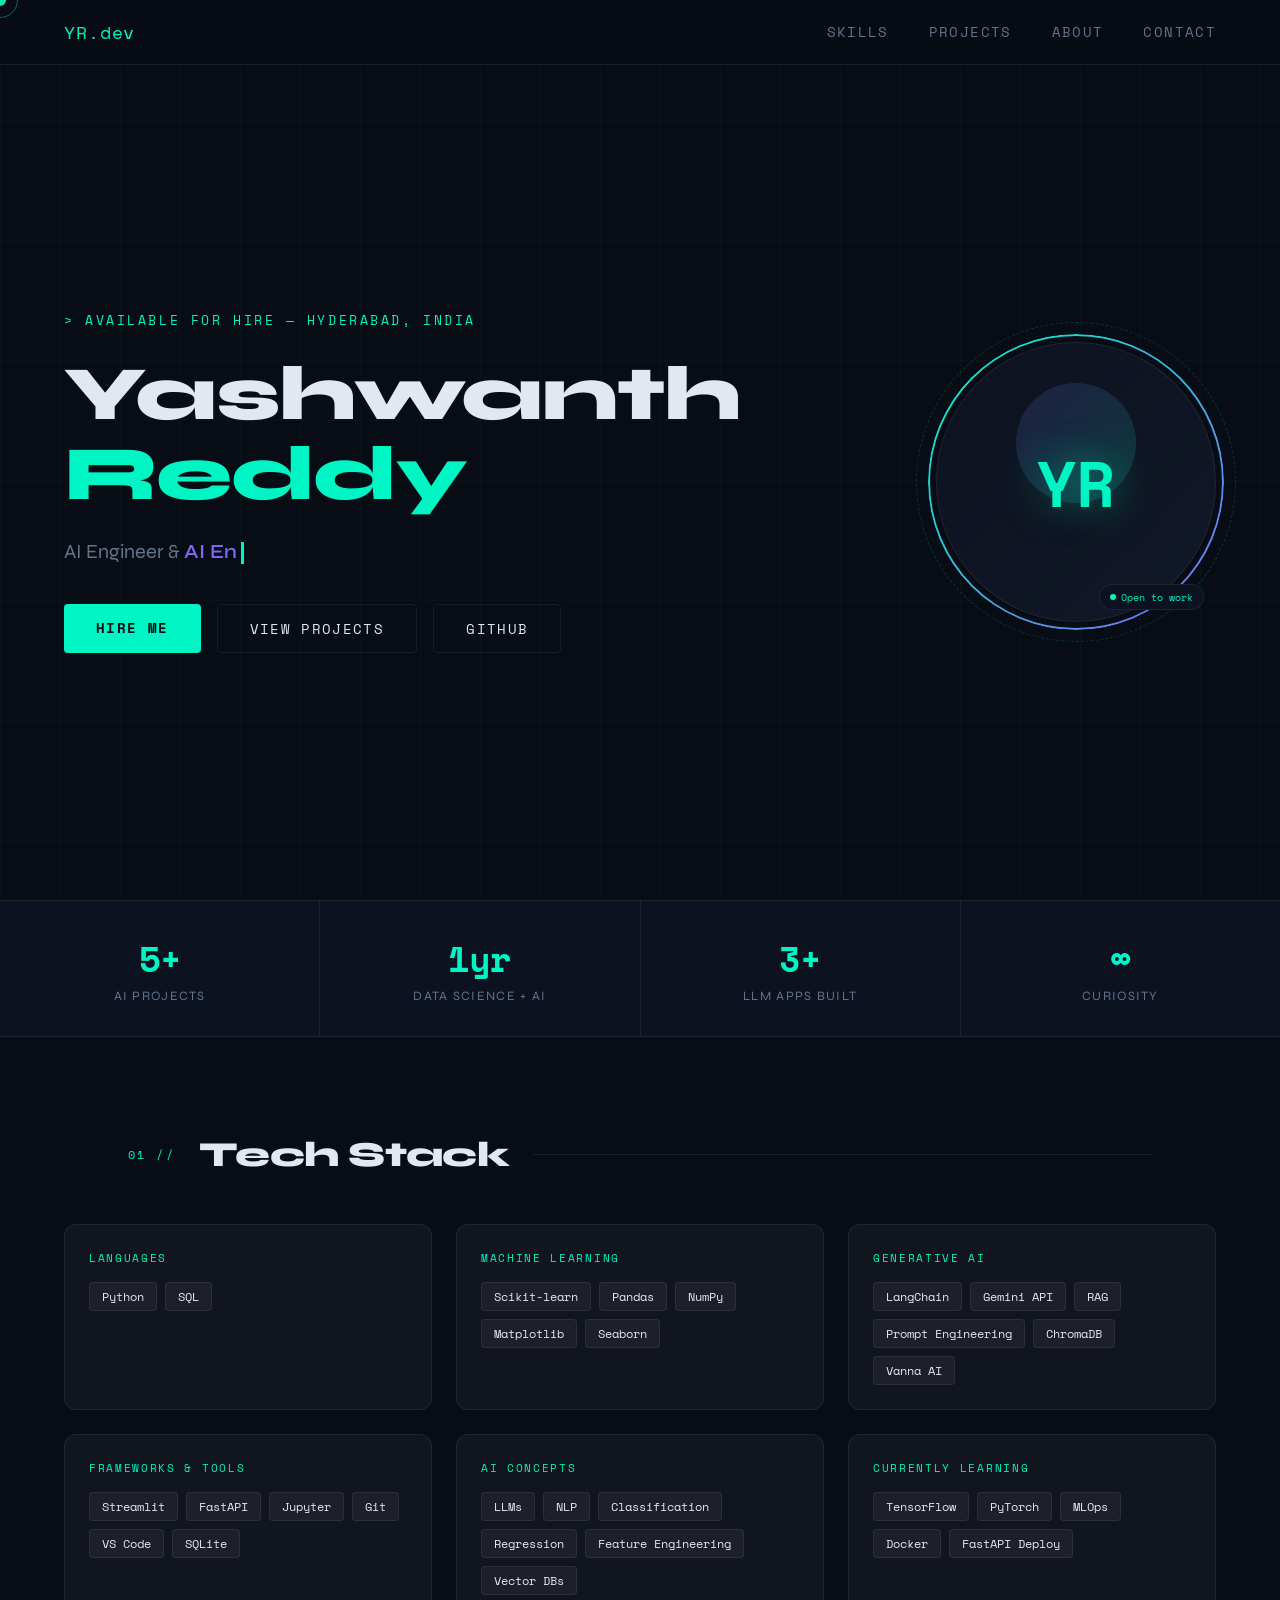
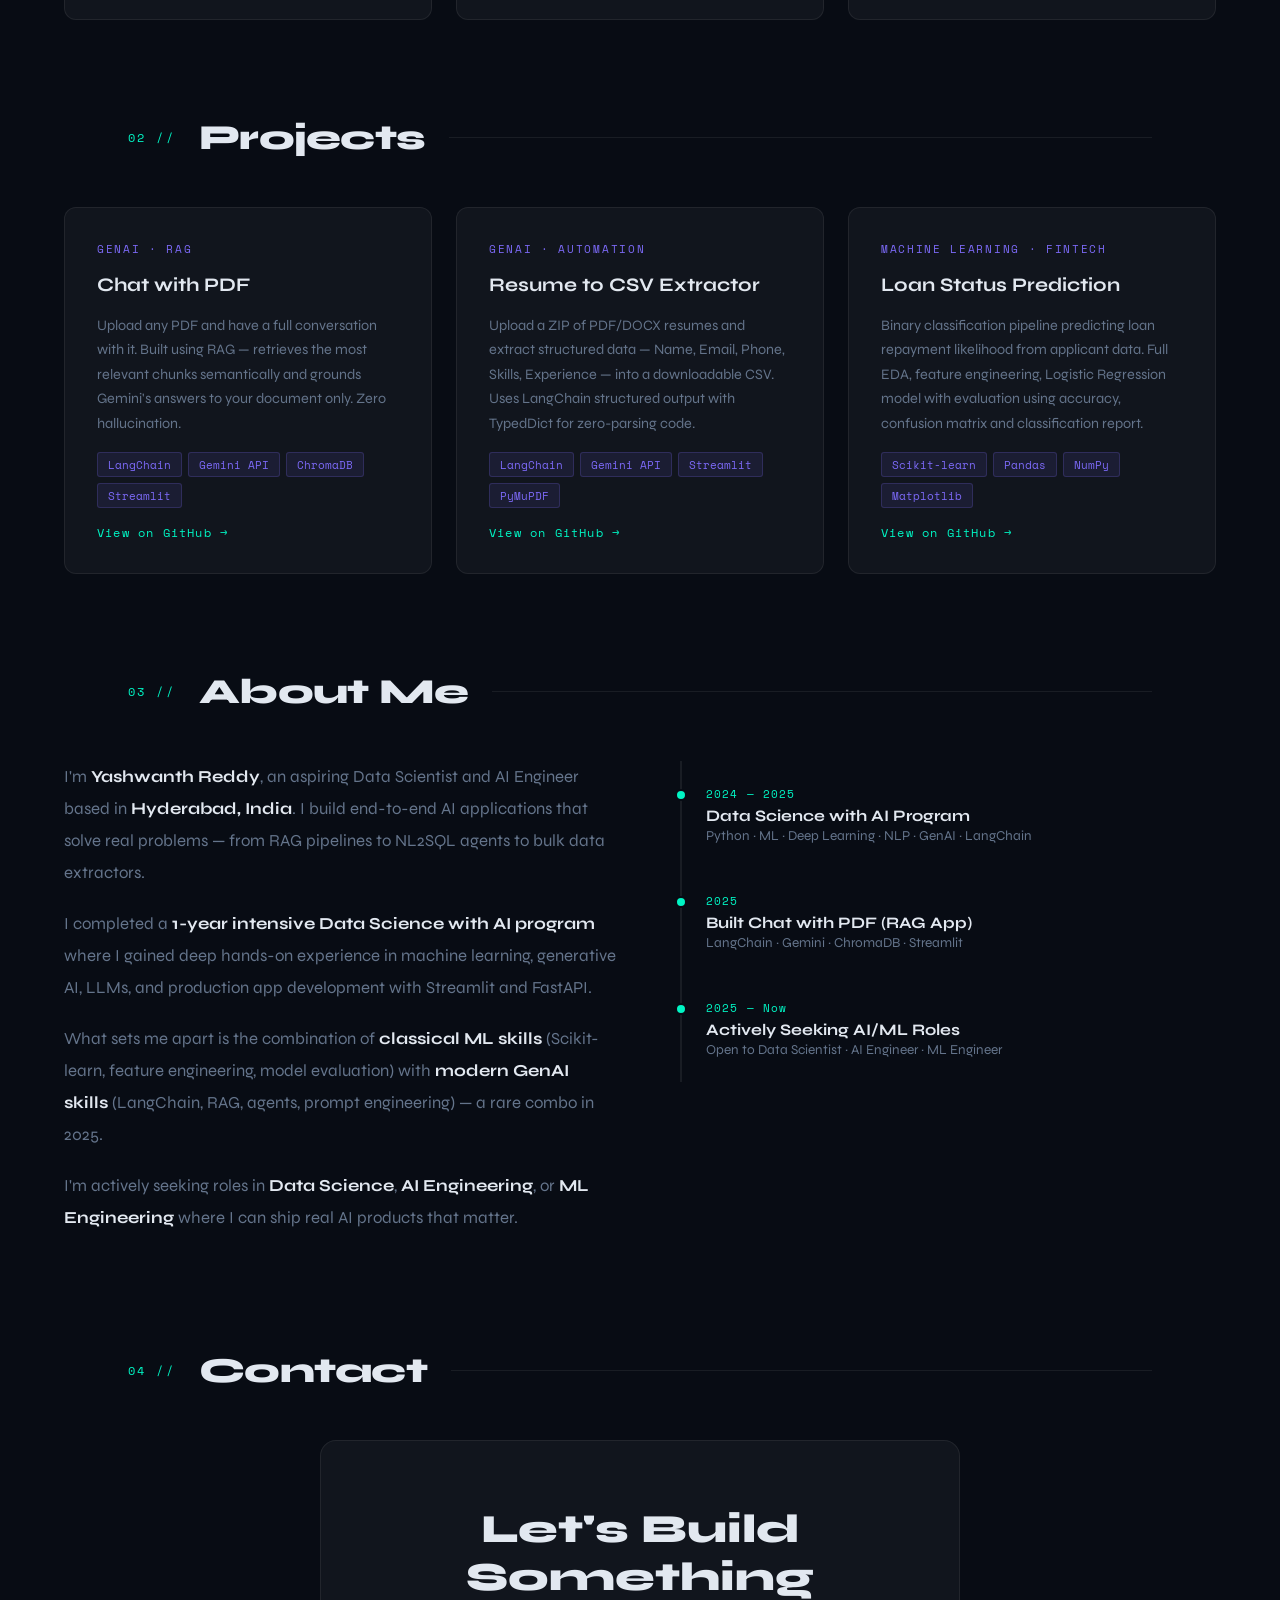
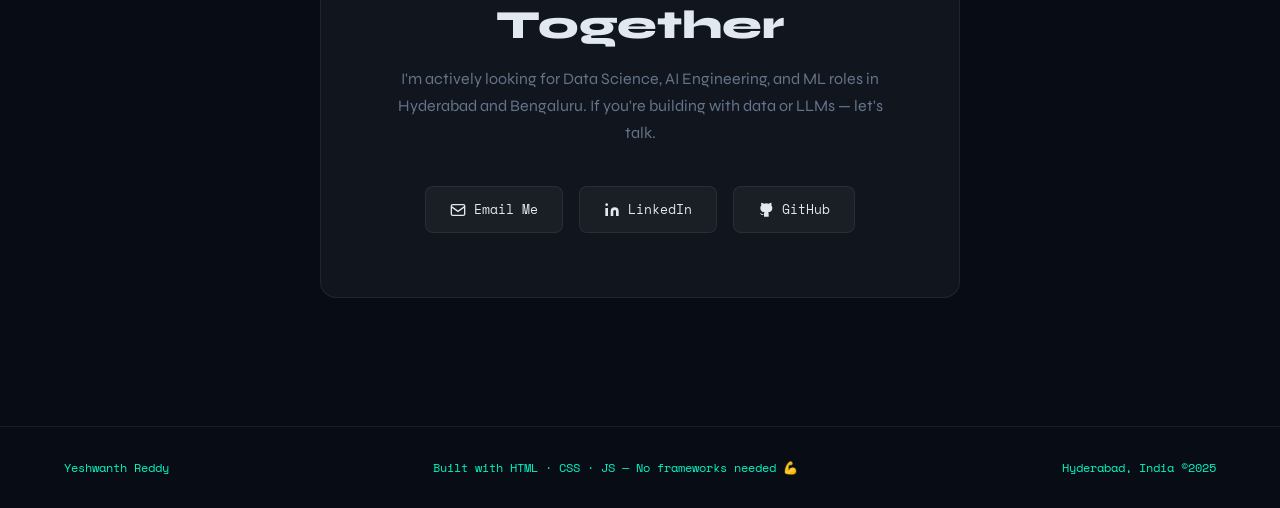
==== index.html @ 16b6677d "Update index.html" ====
<!DOCTYPE html>
<html lang="en">
<head>
<meta charset="UTF-8"/>
<meta name="viewport" content="width=device-width, initial-scale=1.0"/>
<title>Yeshwanth Reddy — AI & Data Science Engineer</title>
<link href="https://fonts.googleapis.com/css2?family=Space+Mono:wght@400;700&family=Syne:wght@400;600;800&display=swap" rel="stylesheet"/>
<style>
:root {
  --bg:       #080c14;
  --bg2:      #0d1220;
  --bg3:      #111827;
  --accent:   #00f5c4;
  --accent2:  #7c6af7;
  --text:     #e2e8f0;
  --muted:    #64748b;
  --border:   rgba(255,255,255,0.07);
  --card-bg:  rgba(255,255,255,0.04);
  --glow:     0 0 40px rgba(0,245,196,0.12);
}
*, *::before, *::after { box-sizing:border-box; margin:0; padding:0; }
html { scroll-behavior:smooth; }

body {
  background: var(--bg);
  color: var(--text);
  font-family: 'Syne', sans-serif;
  overflow-x: hidden;
  cursor: none;
}

/* ── Custom cursor ── */
#cursor {
  position: fixed; width:12px; height:12px;
  background: var(--accent); border-radius:50%;
  pointer-events:none; z-index:9999;
  transform: translate(-50%,-50%);
  transition: transform 0.1s, width 0.2s, height 0.2s, opacity 0.2s;
  mix-blend-mode: difference;
}
#cursor-ring {
  position:fixed; width:36px; height:36px;
  border:1px solid rgba(0,245,196,0.4); border-radius:50%;
  pointer-events:none; z-index:9998;
  transform:translate(-50%,-50%);
  transition: transform 0.15s ease-out, width 0.3s, height 0.3s;
}

/* ── Grid bg ── */
body::before {
  content:''; position:fixed; inset:0; z-index:0;
  background-image:
    linear-gradient(rgba(0,245,196,0.03) 1px, transparent 1px),
    linear-gradient(90deg, rgba(0,245,196,0.03) 1px, transparent 1px);
  background-size: 60px 60px;
  pointer-events:none;
}

/* ── Nav ── */
nav {
  position: fixed; top:0; left:0; right:0; z-index:100;
  display:flex; align-items:center; justify-content:space-between;
  padding: 1.2rem 4rem;
  background: rgba(8,12,20,0.85);
  backdrop-filter: blur(20px);
  border-bottom: 1px solid var(--border);
}
.nav-logo {
  font-family:'Space Mono', monospace;
  font-size:1.1rem; color:var(--accent);
  letter-spacing:0.05em;
}
.nav-links { display:flex; gap:2.5rem; list-style:none; }
.nav-links a {
  font-size:0.85rem; color:var(--muted);
  text-decoration:none; letter-spacing:0.1em;
  text-transform:uppercase;
  transition: color 0.2s;
  font-family:'Space Mono',monospace;
}
.nav-links a:hover { color:var(--accent); }

/* ── Sections ── */
section { position:relative; z-index:1; }

/* ── Hero ── */
#hero {
  min-height:100vh;
  display:flex; align-items:center;
  padding: 8rem 4rem 4rem;
  gap: 5rem;
}
.hero-left { flex:1; }
.hero-tag {
  font-family:'Space Mono',monospace;
  font-size:0.8rem; color:var(--accent);
  letter-spacing:0.2em; text-transform:uppercase;
  margin-bottom:1.5rem;
  opacity:0; animation: fadeUp 0.6s 0.2s forwards;
}
.hero-name {
  font-size: clamp(3rem, 6vw, 5.5rem);
  font-weight:800; line-height:1.05;
  letter-spacing:-0.02em;
  opacity:0; animation: fadeUp 0.6s 0.4s forwards;
}
.hero-name .accent { color:var(--accent); }
.hero-role {
  font-size:1.25rem; color:var(--muted);
  margin:1.5rem 0 2.5rem;
  font-weight:400;
  opacity:0; animation: fadeUp 0.6s 0.6s forwards;
}
.hero-role span {
  color:var(--accent2);
  font-weight:600;
}
.hero-btns {
  display:flex; gap:1rem; flex-wrap:wrap;
  opacity:0; animation: fadeUp 0.6s 0.8s forwards;
}
.btn-primary {
  padding:0.85rem 2rem;
  background: var(--accent); color:#080c14;
  font-family:'Space Mono',monospace;
  font-size:0.85rem; font-weight:700;
  letter-spacing:0.1em; text-transform:uppercase;
  text-decoration:none; border:none;
  border-radius:4px; cursor:none;
  transition: transform 0.2s, box-shadow 0.2s;
}
.btn-primary:hover {
  transform:translateY(-3px);
  box-shadow: 0 8px 30px rgba(0,245,196,0.35);
}
.btn-outline {
  padding:0.85rem 2rem;
  background:transparent;
  color:var(--text); border:1px solid var(--border);
  font-family:'Space Mono',monospace;
  font-size:0.85rem; letter-spacing:0.1em; text-transform:uppercase;
  text-decoration:none; border-radius:4px; cursor:none;
  transition: border-color 0.2s, color 0.2s, transform 0.2s;
}
.btn-outline:hover {
  border-color:var(--accent); color:var(--accent);
  transform:translateY(-3px);
}

/* ── Avatar ── */
.hero-right {
  flex-shrink:0;
  opacity:0; animation: fadeIn 1s 0.6s forwards;
}
.avatar-wrap {
  position:relative; width:280px; height:280px;
}
.avatar-ring {
  position:absolute; inset:-8px;
  border-radius:50%;
  border:2px solid transparent;
  background: linear-gradient(135deg, var(--accent), var(--accent2)) border-box;
  -webkit-mask: linear-gradient(#fff 0 0) padding-box, linear-gradient(#fff 0 0);
  -webkit-mask-composite: destination-out;
  mask-composite: exclude;
  animation: spin 8s linear infinite;
}
.avatar-ring2 {
  position:absolute; inset:-20px;
  border-radius:50%;
  border:1px dashed rgba(0,245,196,0.2);
  animation: spin 20s linear infinite reverse;
}
.avatar-circle {
  width:280px; height:280px; border-radius:50%;
  background: linear-gradient(135deg, #0d1220 0%, #111827 100%);
  border:1px solid var(--border);
  display:flex; align-items:center; justify-content:center;
  overflow:hidden; position:relative;
}
/* Minimal geometric avatar */
.avatar-inner {
  position:relative; width:100%; height:100%;
  display:flex; align-items:center; justify-content:center;
}
.avatar-inner::before {
  content:''; position:absolute;
  width:120px; height:120px; border-radius:50%;
  background: linear-gradient(135deg, var(--accent2), var(--accent));
  opacity:0.15; top:40px;
}
.avatar-initials {
  font-family:'Space Mono',monospace;
  font-size:4rem; font-weight:700;
  color:var(--accent);
  position:relative; z-index:1;
  text-shadow: 0 0 40px rgba(0,245,196,0.5);
}
.avatar-status {
  position:absolute; bottom:12px; right:12px;
  background: var(--bg2); border:1px solid var(--border);
  border-radius:20px; padding:4px 10px;
  font-family:'Space Mono',monospace; font-size:0.65rem;
  color:var(--accent); display:flex; align-items:center; gap:5px;
}
.status-dot {
  width:6px; height:6px; border-radius:50%;
  background:var(--accent);
  animation: pulse 2s infinite;
}

/* ── Stats ── */
.stats-bar {
  display:flex; gap:0; border-top:1px solid var(--border);
  border-bottom:1px solid var(--border);
  margin: 0 0 6rem;
  background: var(--bg2);
}
.stat-item {
  flex:1; padding:2rem;
  border-right:1px solid var(--border);
  text-align:center;
  opacity:0; animation: fadeUp 0.5s forwards;
}
.stat-item:last-child { border-right:none; }
.stat-num {
  font-family:'Space Mono',monospace;
  font-size:2.2rem; font-weight:700; color:var(--accent);
  display:block;
}
.stat-label { font-size:0.8rem; color:var(--muted); margin-top:4px; letter-spacing:0.1em; text-transform:uppercase; }

/* ── Section header ── */
.sec-header {
  padding: 0 4rem;
  margin-bottom: 3rem;
  display:flex; align-items:center; gap:1.5rem;
}
.sec-num {
  font-family:'Space Mono',monospace;
  font-size:0.75rem; color:var(--accent); letter-spacing:0.2em;
}
.sec-title {
  font-size:2.2rem; font-weight:800; letter-spacing:-0.02em;
}
.sec-line {
  flex:1; height:1px; background:var(--border);
}

/* ── Skills ── */
#skills { padding:0 4rem 6rem; }
.skills-grid {
  display:grid;
  grid-template-columns: repeat(auto-fill, minmax(300px,1fr));
  gap:1.5rem;
}
.skill-card {
  background:var(--card-bg);
  border:1px solid var(--border);
  border-radius:12px; padding:1.5rem;
  transition: border-color 0.3s, transform 0.3s, box-shadow 0.3s;
  opacity:0; animation: fadeUp 0.5s forwards;
}
.skill-card:hover {
  border-color:rgba(0,245,196,0.3);
  transform:translateY(-4px);
  box-shadow: var(--glow);
}
.skill-cat {
  font-family:'Space Mono',monospace;
  font-size:0.7rem; color:var(--accent); letter-spacing:0.15em;
  text-transform:uppercase; margin-bottom:1rem;
}
.skill-tags { display:flex; flex-wrap:wrap; gap:8px; }
.skill-tag {
  padding:5px 12px;
  background:rgba(255,255,255,0.05);
  border:1px solid var(--border);
  border-radius:4px;
  font-family:'Space Mono',monospace;
  font-size:0.75rem; color:var(--text);
  transition: background 0.2s, border-color 0.2s, color 0.2s;
}
.skill-tag:hover {
  background:rgba(0,245,196,0.1);
  border-color:rgba(0,245,196,0.4);
  color:var(--accent);
}

/* ── Projects ── */
#projects { padding:0 4rem 6rem; }
.projects-grid {
  display:grid;
  grid-template-columns: repeat(auto-fill, minmax(340px,1fr));
  gap:1.5rem;
}
.project-card {
  background:var(--card-bg);
  border:1px solid var(--border);
  border-radius:12px; padding:2rem;
  display:flex; flex-direction:column; gap:1rem;
  transition: border-color 0.3s, transform 0.3s, box-shadow 0.3s;
  opacity:0; animation: fadeUp 0.5s forwards;
  position:relative; overflow:hidden;
}
.project-card::before {
  content:''; position:absolute; top:0; left:0; right:0; height:2px;
  background: linear-gradient(90deg, var(--accent), var(--accent2));
  transform:scaleX(0); transform-origin:left;
  transition: transform 0.3s;
}
.project-card:hover::before { transform:scaleX(1); }
.project-card:hover {
  border-color:rgba(124,106,247,0.3);
  transform:translateY(-6px);
  box-shadow: 0 20px 60px rgba(124,106,247,0.1);
}
.project-type {
  font-family:'Space Mono',monospace;
  font-size:0.7rem; color:var(--accent2); letter-spacing:0.15em;
  text-transform:uppercase;
}
.project-title {
  font-size:1.2rem; font-weight:700; line-height:1.3;
}
.project-desc { font-size:0.9rem; color:var(--muted); line-height:1.7; }
.project-stack { display:flex; flex-wrap:wrap; gap:6px; margin-top:auto; }
.stack-tag {
  padding:3px 10px;
  background:rgba(124,106,247,0.1);
  border:1px solid rgba(124,106,247,0.2);
  border-radius:3px;
  font-family:'Space Mono',monospace;
  font-size:0.7rem; color:var(--accent2);
}
.project-link {
  font-family:'Space Mono',monospace;
  font-size:0.75rem; color:var(--accent);
  text-decoration:none; letter-spacing:0.1em;
  display:inline-flex; align-items:center; gap:6px;
  transition:gap 0.2s;
}
.project-link:hover { gap:10px; }

/* ── About ── */
#about { padding:0 4rem 6rem; }
.about-grid {
  display:grid; grid-template-columns:1fr 1fr; gap:3rem;
  align-items:start;
}
.about-text { font-size:1.05rem; color:var(--muted); line-height:1.9; }
.about-text p { margin-bottom:1.2rem; }
.about-text strong { color:var(--text); }
.timeline { display:flex; flex-direction:column; gap:0; }
.timeline-item {
  padding:1.5rem; border-left:2px solid var(--border);
  margin-left:1rem; position:relative;
  transition:border-color 0.3s;
}
.timeline-item:hover { border-color:var(--accent); }
.timeline-dot {
  position:absolute; left:-7px; top:1.75rem;
  width:12px; height:12px; border-radius:50%;
  background:var(--accent); border:2px solid var(--bg);
}
.timeline-date {
  font-family:'Space Mono',monospace;
  font-size:0.7rem; color:var(--accent); margin-bottom:4px;
  letter-spacing:0.1em;
}
.timeline-role { font-size:1rem; font-weight:700; }
.timeline-org  { font-size:0.85rem; color:var(--muted); margin-top:2px; }

/* ── Contact ── */
#contact {
  padding:0 4rem 8rem;
  text-align:center;
}
.contact-inner {
  max-width:640px; margin:0 auto;
  background:var(--card-bg);
  border:1px solid var(--border);
  border-radius:16px; padding:4rem;
}
.contact-title { font-size:2.5rem; font-weight:800; margin-bottom:1rem; }
.contact-sub { color:var(--muted); margin-bottom:2.5rem; line-height:1.7; }
.contact-links { display:flex; gap:1rem; justify-content:center; flex-wrap:wrap; }
.contact-link {
  display:flex; align-items:center; gap:8px;
  padding:0.8rem 1.5rem;
  background:rgba(255,255,255,0.04);
  border:1px solid var(--border); border-radius:8px;
  font-family:'Space Mono',monospace; font-size:0.8rem;
  color:var(--text); text-decoration:none;
  transition:border-color 0.2s, color 0.2s, background 0.2s, transform 0.2s;
}
.contact-link:hover {
  border-color:var(--accent); color:var(--accent);
  background:rgba(0,245,196,0.05);
  transform:translateY(-2px);
}

/* ── Footer ── */
footer {
  border-top:1px solid var(--border);
  padding:2rem 4rem;
  display:flex; justify-content:space-between; align-items:center;
  font-family:'Space Mono',monospace; font-size:0.75rem; color:var(--muted);
}
footer span { color:var(--accent); }

/* ── Animations ── */
@keyframes fadeUp {
  from { opacity:0; transform:translateY(24px); }
  to   { opacity:1; transform:translateY(0); }
}
@keyframes fadeIn {
  from { opacity:0; }
  to   { opacity:1; }
}
@keyframes spin {
  to { transform:rotate(360deg); }
}
@keyframes pulse {
  0%,100% { opacity:1; }
  50%      { opacity:0.3; }
}
@keyframes blink {
  0%,100% { opacity:1; }
  50%      { opacity:0; }
}
.cursor-blink {
  display:inline-block; width:3px; height:1.1em;
  background:var(--accent); vertical-align:middle;
  animation:blink 1s infinite; margin-left:4px;
}

/* ── Scroll reveal ── */
.reveal { opacity:0; transform:translateY(30px); transition:opacity 0.6s, transform 0.6s; }
.reveal.visible { opacity:1; transform:translateY(0); }

/* ── Responsive ── */
@media(max-width:768px){
  nav { padding:1rem 1.5rem; }
  .nav-links { display:none; }
  #hero { flex-direction:column-reverse; padding:6rem 1.5rem 3rem; gap:2rem; }
  .hero-right { display:none; }
  .hero-name { font-size:2.5rem; }
  .stats-bar { flex-wrap:wrap; }
  .stat-item { flex:1 1 50%; }
  .sec-header, #skills, #projects, #about, #contact { padding-left:1.5rem; padding-right:1.5rem; }
  .about-grid { grid-template-columns:1fr; }
  footer { flex-direction:column; gap:0.5rem; text-align:center; }
}
</style>
</head>
<body>

<div id="cursor"></div>
<div id="cursor-ring"></div>

<!-- NAV -->
<nav>
  <div class="nav-logo">YR.dev</div>
  <ul class="nav-links">
    <li><a href="#skills">Skills</a></li>
    <li><a href="#projects">Projects</a></li>
    <li><a href="#about">About</a></li>
    <li><a href="#contact">Contact</a></li>
  </ul>
</nav>

<!-- HERO -->
<section id="hero">
  <div class="hero-left">
    <p class="hero-tag">> Available for hire — Hyderabad, India</p>
    <h1 class="hero-name">
      Yashwanth<br><span class="accent">Reddy</span>
    </h1>
    <p class="hero-role">
      AI Engineer &amp; <span>Data Scientist</span><span class="cursor-blink"></span>
    </p>
    <div class="hero-btns">
      <a href="#contact" class="btn-primary">Hire Me</a>
      <a href="#projects" class="btn-outline">View Projects</a>
      <a href="https://github.com/Yashreddy05" target="_blank" class="btn-outline">GitHub</a>
    </div>
  </div>
  <div class="hero-right">
    <div class="avatar-wrap">
      <div class="avatar-ring"></div>
      <div class="avatar-ring2"></div>
      <div class="avatar-circle">
        <div class="avatar-inner">
          <div class="avatar-initials">YR</div>
        </div>
      </div>
      <div class="avatar-status">
        <div class="status-dot"></div>
        Open to work
      </div>
    </div>
  </div>
</section>

<!-- STATS -->
<div class="stats-bar">
  <div class="stat-item" style="animation-delay:0.1s">
    <span class="stat-num">5+</span>
    <span class="stat-label">AI Projects</span>
  </div>
  <div class="stat-item" style="animation-delay:0.2s">
    <span class="stat-num">1yr</span>
    <span class="stat-label">Data Science + AI</span>
  </div>
  <div class="stat-item" style="animation-delay:0.3s">
    <span class="stat-num">3+</span>
    <span class="stat-label">LLM Apps Built</span>
  </div>
  <div class="stat-item" style="animation-delay:0.4s">
    <span class="stat-num">∞</span>
    <span class="stat-label">Curiosity</span>
  </div>
</div>

<!-- SKILLS -->
<section id="skills">
  <div class="sec-header reveal">
    <span class="sec-num">01 //</span>
    <h2 class="sec-title">Tech Stack</h2>
    <div class="sec-line"></div>
  </div>
  <div class="skills-grid">
    <div class="skill-card reveal" style="animation-delay:0.1s">
      <div class="skill-cat">Languages</div>
      <div class="skill-tags">
        <span class="skill-tag">Python</span>
        <span class="skill-tag">SQL</span>
      </div>
    </div>
    <div class="skill-card reveal" style="animation-delay:0.2s">
      <div class="skill-cat">Machine Learning</div>
      <div class="skill-tags">
        <span class="skill-tag">Scikit-learn</span>
        <span class="skill-tag">Pandas</span>
        <span class="skill-tag">NumPy</span>
        <span class="skill-tag">Matplotlib</span>
        <span class="skill-tag">Seaborn</span>
      </div>
    </div>
    <div class="skill-card reveal" style="animation-delay:0.3s">
      <div class="skill-cat">Generative AI</div>
      <div class="skill-tags">
        <span class="skill-tag">LangChain</span>
        <span class="skill-tag">Gemini API</span>
        <span class="skill-tag">RAG</span>
        <span class="skill-tag">Prompt Engineering</span>
        <span class="skill-tag">ChromaDB</span>
        <span class="skill-tag">Vanna AI</span>
      </div>
    </div>
    <div class="skill-card reveal" style="animation-delay:0.4s">
      <div class="skill-cat">Frameworks & Tools</div>
      <div class="skill-tags">
        <span class="skill-tag">Streamlit</span>
        <span class="skill-tag">FastAPI</span>
        <span class="skill-tag">Jupyter</span>
        <span class="skill-tag">Git</span>
        <span class="skill-tag">VS Code</span>
        <span class="skill-tag">SQLite</span>
      </div>
    </div>
    <div class="skill-card reveal" style="animation-delay:0.5s">
      <div class="skill-cat">AI Concepts</div>
      <div class="skill-tags">
        <span class="skill-tag">LLMs</span>
        <span class="skill-tag">NLP</span>
        <span class="skill-tag">Classification</span>
        <span class="skill-tag">Regression</span>
        <span class="skill-tag">Feature Engineering</span>
        <span class="skill-tag">Vector DBs</span>
      </div>
    </div>
    <div class="skill-card reveal" style="animation-delay:0.6s">
      <div class="skill-cat">Currently Learning</div>
      <div class="skill-tags">
        <span class="skill-tag">TensorFlow</span>
        <span class="skill-tag">PyTorch</span>
        <span class="skill-tag">MLOps</span>
        <span class="skill-tag">Docker</span>
        <span class="skill-tag">FastAPI Deploy</span>
      </div>
    </div>
  </div>
</section>

<!-- PROJECTS -->
<section id="projects">
  <div class="sec-header reveal">
    <span class="sec-num">02 //</span>
    <h2 class="sec-title">Projects</h2>
    <div class="sec-line"></div>
  </div>
  <div class="projects-grid">

    <div class="project-card reveal" style="animation-delay:0.1s">
      <div class="project-type">GenAI · RAG</div>
      <h3 class="project-title">Chat with PDF</h3>
      <p class="project-desc">Upload any PDF and have a full conversation with it. Built using RAG — retrieves the most relevant chunks semantically and grounds Gemini's answers to your document only. Zero hallucination.</p>
      <div class="project-stack">
        <span class="stack-tag">LangChain</span>
        <span class="stack-tag">Gemini API</span>
        <span class="stack-tag">ChromaDB</span>
        <span class="stack-tag">Streamlit</span>
      </div>
      <a href="https://github.com/Yashreddy05" target="_blank" class="project-link">View on GitHub →</a>
    </div>

    <div class="project-card reveal" style="animation-delay:0.3s">
      <div class="project-type">GenAI · Automation</div>
      <h3 class="project-title">Resume to CSV Extractor</h3>
      <p class="project-desc">Upload a ZIP of PDF/DOCX resumes and extract structured data — Name, Email, Phone, Skills, Experience — into a downloadable CSV. Uses LangChain structured output with TypedDict for zero-parsing code.</p>
      <div class="project-stack">
        <span class="stack-tag">LangChain</span>
        <span class="stack-tag">Gemini API</span>
        <span class="stack-tag">Streamlit</span>
        <span class="stack-tag">PyMuPDF</span>
      </div>
      <a href="https://github.com/Yashreddy05" target="_blank" class="project-link">View on GitHub →</a>
    </div>

    <div class="project-card reveal" style="animation-delay:0.4s">
      <div class="project-type">Machine Learning · FinTech</div>
      <h3 class="project-title">Loan Status Prediction</h3>
      <p class="project-desc">Binary classification pipeline predicting loan repayment likelihood from applicant data. Full EDA, feature engineering, Logistic Regression model with evaluation using accuracy, confusion matrix and classification report.</p>
      <div class="project-stack">
        <span class="stack-tag">Scikit-learn</span>
        <span class="stack-tag">Pandas</span>
        <span class="stack-tag">NumPy</span>
        <span class="stack-tag">Matplotlib</span>
      </div>
      <a href="https://github.com/Yashreddy05" target="_blank" class="project-link">View on GitHub →</a>
    </div>

  </div>
</section>

<!-- ABOUT -->
<section id="about">
  <div class="sec-header reveal">
    <span class="sec-num">03 //</span>
    <h2 class="sec-title">About Me</h2>
    <div class="sec-line"></div>
  </div>
  <div class="about-grid">
    <div class="about-text reveal">
      <p>I'm <strong>Yashwanth Reddy</strong>, an aspiring Data Scientist and AI Engineer based in <strong>Hyderabad, India</strong>. I build end-to-end AI applications that solve real problems — from RAG pipelines to NL2SQL agents to bulk data extractors.</p>
      <p>I completed a <strong>1-year intensive Data Science with AI program</strong> where I gained deep hands-on experience in machine learning, generative AI, LLMs, and production app development with Streamlit and FastAPI.</p>
      <p>What sets me apart is the combination of <strong>classical ML skills</strong> (Scikit-learn, feature engineering, model evaluation) with <strong>modern GenAI skills</strong> (LangChain, RAG, agents, prompt engineering) — a rare combo in 2025.</p>
      <p>I'm actively seeking roles in <strong>Data Science</strong>, <strong>AI Engineering</strong>, or <strong>ML Engineering</strong> where I can ship real AI products that matter.</p>
    </div>
    <div class="timeline reveal">
      <div class="timeline-item">
        <div class="timeline-dot"></div>
        <div class="timeline-date">2024 — 2025</div>
        <div class="timeline-role">Data Science with AI Program</div>
        <div class="timeline-org">Python · ML · Deep Learning · NLP · GenAI · LangChain</div>
      </div>
      <div class="timeline-item">
        <div class="timeline-dot"></div>
        <div class="timeline-date">2025</div>
        <div class="timeline-role">Built Chat with PDF (RAG App)</div>
        <div class="timeline-org">LangChain · Gemini · ChromaDB · Streamlit</div>
      </div>
      <div class="timeline-item">
        <div class="timeline-dot"></div>
        <div class="timeline-date">2025 — Now</div>
        <div class="timeline-role">Actively Seeking AI/ML Roles</div>
        <div class="timeline-org">Open to Data Scientist · AI Engineer · ML Engineer</div>
      </div>
    </div>
  </div>
</section>

<!-- CONTACT -->
<section id="contact">
  <div class="sec-header reveal">
    <span class="sec-num">04 //</span>
    <h2 class="sec-title">Contact</h2>
    <div class="sec-line"></div>
  </div>
  <div class="contact-inner reveal">
    <h2 class="contact-title">Let's Build<br>Something Together</h2>
    <p class="contact-sub">I'm actively looking for Data Science, AI Engineering, and ML roles in Hyderabad and Bengaluru. If you're building with data or LLMs — let's talk.</p>
    <div class="contact-links">
      <a href="mailto:yashwanthreddyjakka05@gmail.com" class="contact-link">
        <svg width="16" height="16" fill="none" stroke="currentColor" stroke-width="2" viewBox="0 0 24 24"><rect x="2" y="4" width="20" height="16" rx="2"/><path d="m2 7 10 7 10-7"/></svg>
        Email Me
      </a>
      <a href="https://www.linkedin.com/in/yashwanth-reddyy05" target="_blank" class="contact-link">
        <svg width="16" height="16" fill="currentColor" viewBox="0 0 24 24"><path d="M16 8a6 6 0 016 6v7h-4v-7a2 2 0 00-2-2 2 2 0 00-2 2v7h-4v-7a6 6 0 016-6zM2 9h4v12H2z"/><circle cx="4" cy="4" r="2"/></svg>
        LinkedIn
      </a>
      <a href="https://github.com/Yashreddy05" target="_blank" class="contact-link">
        <svg width="16" height="16" fill="currentColor" viewBox="0 0 24 24"><path d="M9 19c-5 1.5-5-2.5-7-3m14 6v-3.87a3.37 3.37 0 00-.94-2.61c3.14-.35 6.44-1.54 6.44-7A5.44 5.44 0 0020 4.77 5.07 5.07 0 0019.91 1S18.73.65 16 2.48a13.38 13.38 0 00-7 0C6.27.65 5.09 1 5.09 1A5.07 5.07 0 005 4.77a5.44 5.44 0 00-1.5 3.78c0 5.42 3.3 6.61 6.44 7A3.37 3.37 0 009 18.13V22"/></svg>
        GitHub
      </a>
    </div>
  </div>
</section>

<footer>
  <span>Yeshwanth Reddy</span>
  <span>Built with HTML · CSS · JS — No frameworks needed 💪</span>
  <span>Hyderabad, India <span>©2025</span></span>
</footer>

<script>
// Custom cursor
var cur = document.getElementById('cursor');
var ring = document.getElementById('cursor-ring');
document.addEventListener('mousemove', function(e){
  cur.style.left  = e.clientX + 'px';
  cur.style.top   = e.clientY + 'px';
  ring.style.left = e.clientX + 'px';
  ring.style.top  = e.clientY + 'px';
});
document.querySelectorAll('a, button').forEach(function(el){
  el.addEventListener('mouseenter', function(){
    cur.style.width = '20px'; cur.style.height = '20px';
    ring.style.width = '50px'; ring.style.height = '50px';
  });
  el.addEventListener('mouseleave', function(){
    cur.style.width = '12px'; cur.style.height = '12px';
    ring.style.width = '36px'; ring.style.height = '36px';
  });
});

// Scroll reveal
var reveals = document.querySelectorAll('.reveal');
var obs = new IntersectionObserver(function(entries){
  entries.forEach(function(e){
    if(e.isIntersecting){ e.target.classList.add('visible'); }
  });
}, { threshold: 0.1 });
reveals.forEach(function(r){ obs.observe(r); });

// Typewriter effect
var roles = ['AI Engineer', 'Data Scientist', 'LLM Developer', 'Problem Solver'];
var ri = 0, ci = 0, deleting = false;
var roleEl = document.querySelector('.hero-role span');
function type(){
  var word = roles[ri];
  if(!deleting){
    roleEl.textContent = word.slice(0, ci+1);
    ci++;
    if(ci === word.length){ deleting = true; setTimeout(type, 1500); return; }
  } else {
    roleEl.textContent = word.slice(0, ci-1);
    ci--;
    if(ci === 0){ deleting = false; ri = (ri+1) % roles.length; }
  }
  setTimeout(type, deleting ? 60 : 100);
}
type();

// Stat counter animation
function animateCounters(){
  document.querySelectorAll('.stat-num').forEach(function(el){
    el.classList.add('visible');
  });
}
setTimeout(animateCounters, 800);
</script>
</body>
</html>
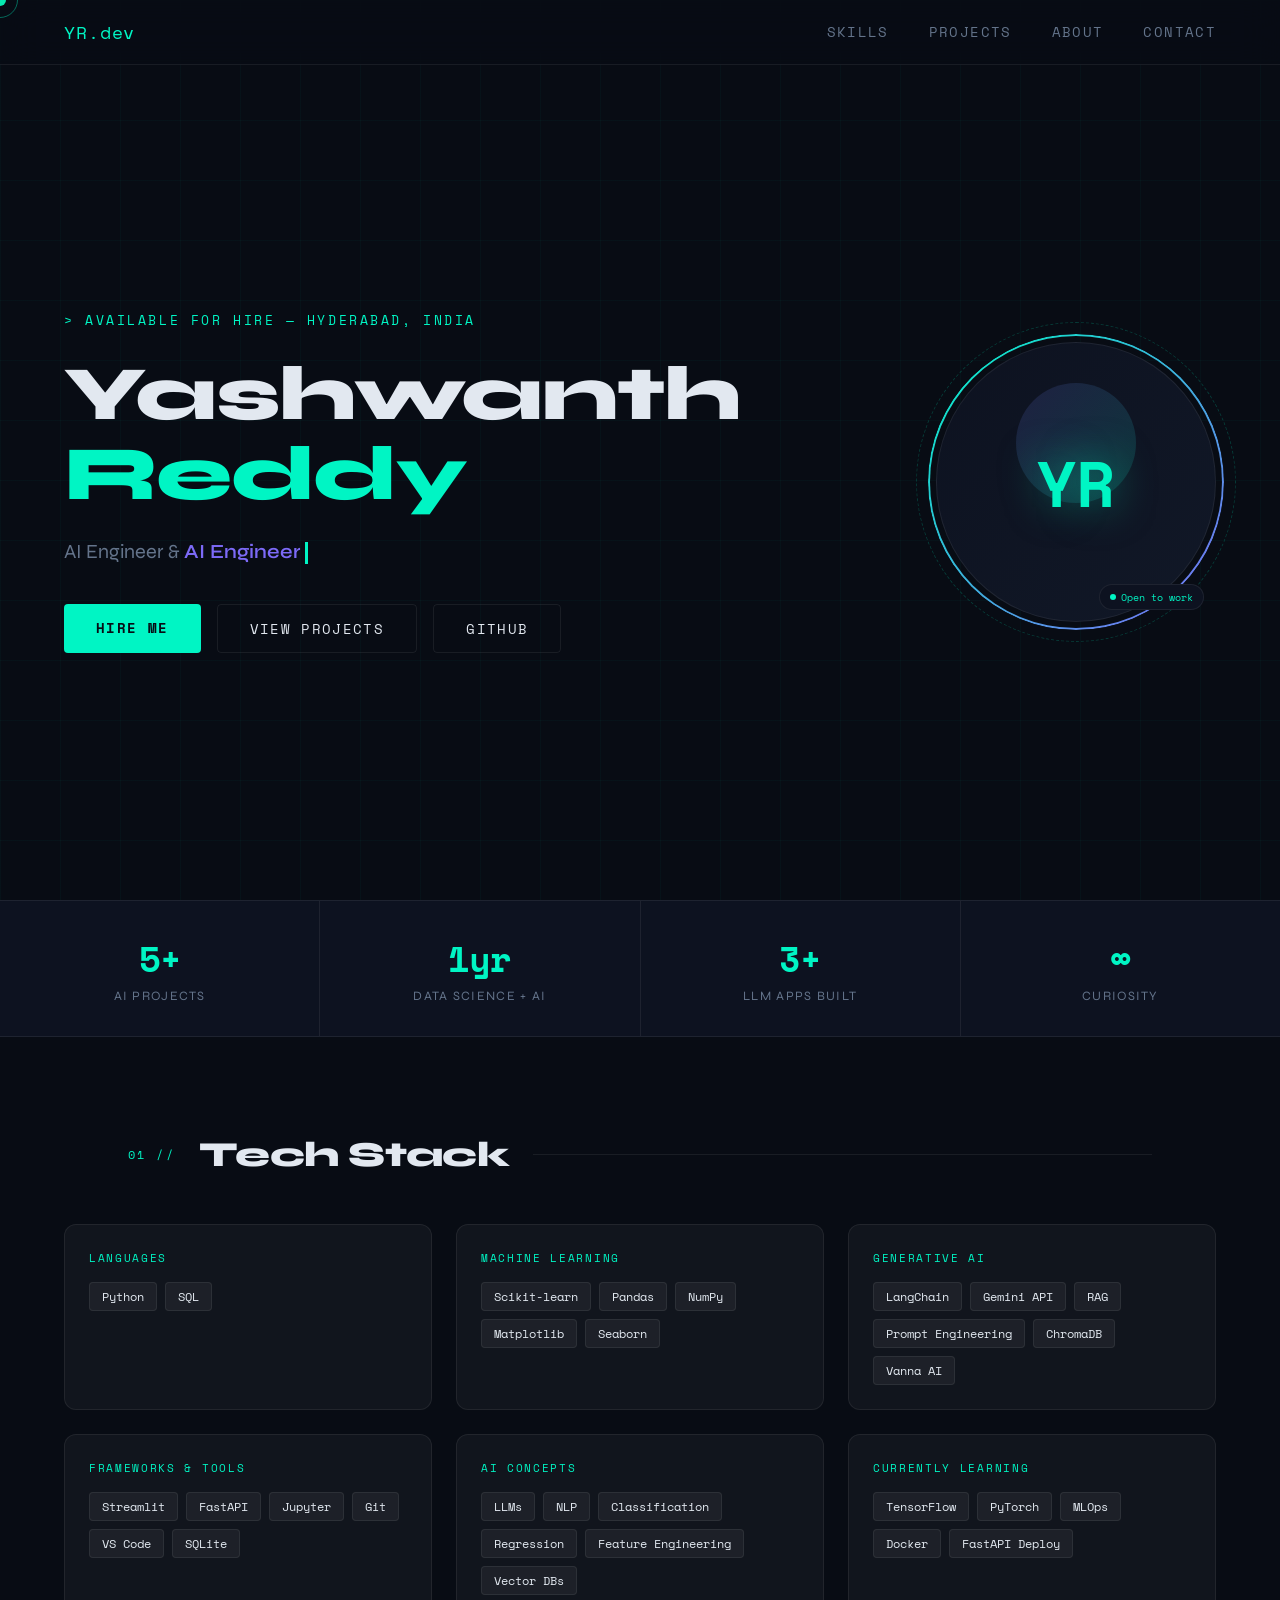
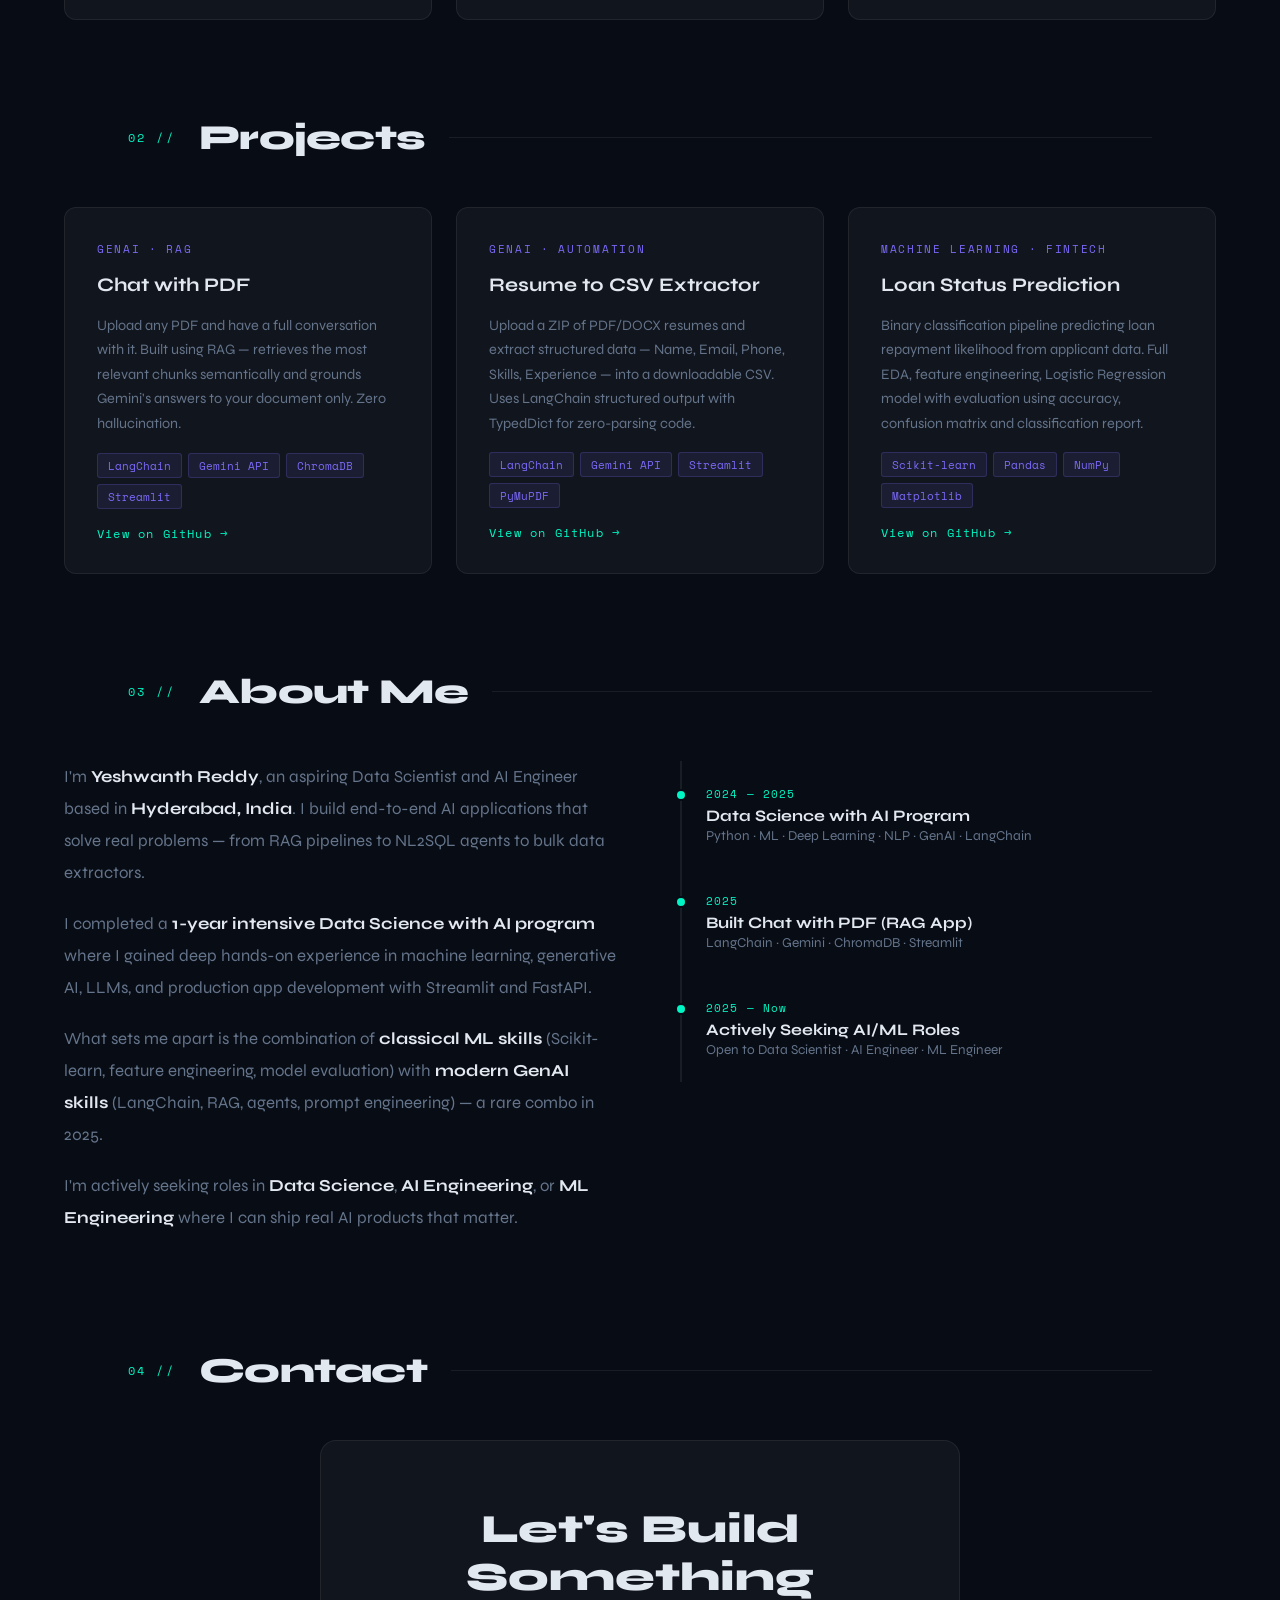
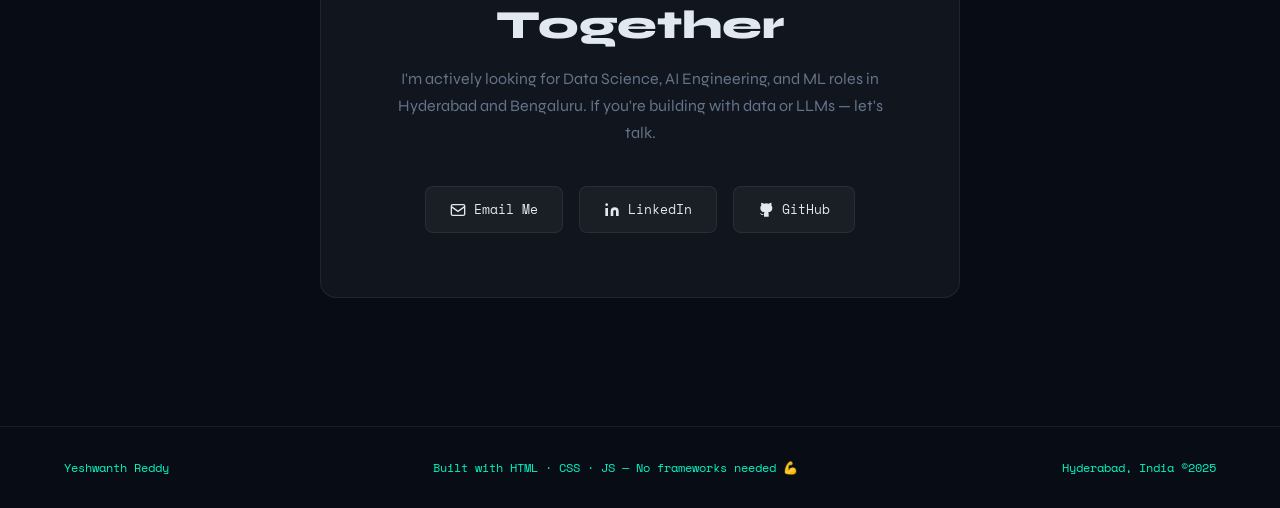
==== commit b25cc88e: "Update name from Yashwanth Reddy to Yeshwanth Reddy" ====
--- a/index.html
+++ b/index.html
@@ -654,7 +654,7 @@
   </div>
   <div class="about-grid">
     <div class="about-text reveal">
-      <p>I'm <strong>Yashwanth Reddy</strong>, an aspiring Data Scientist and AI Engineer based in <strong>Hyderabad, India</strong>. I build end-to-end AI applications that solve real problems — from RAG pipelines to NL2SQL agents to bulk data extractors.</p>
+      <p>I'm <strong>Yeshwanth Reddy</strong>, an aspiring Data Scientist and AI Engineer based in <strong>Hyderabad, India</strong>. I build end-to-end AI applications that solve real problems — from RAG pipelines to NL2SQL agents to bulk data extractors.</p>
       <p>I completed a <strong>1-year intensive Data Science with AI program</strong> where I gained deep hands-on experience in machine learning, generative AI, LLMs, and production app development with Streamlit and FastAPI.</p>
       <p>What sets me apart is the combination of <strong>classical ML skills</strong> (Scikit-learn, feature engineering, model evaluation) with <strong>modern GenAI skills</strong> (LangChain, RAG, agents, prompt engineering) — a rare combo in 2025.</p>
       <p>I'm actively seeking roles in <strong>Data Science</strong>, <strong>AI Engineering</strong>, or <strong>ML Engineering</strong> where I can ship real AI products that matter.</p>
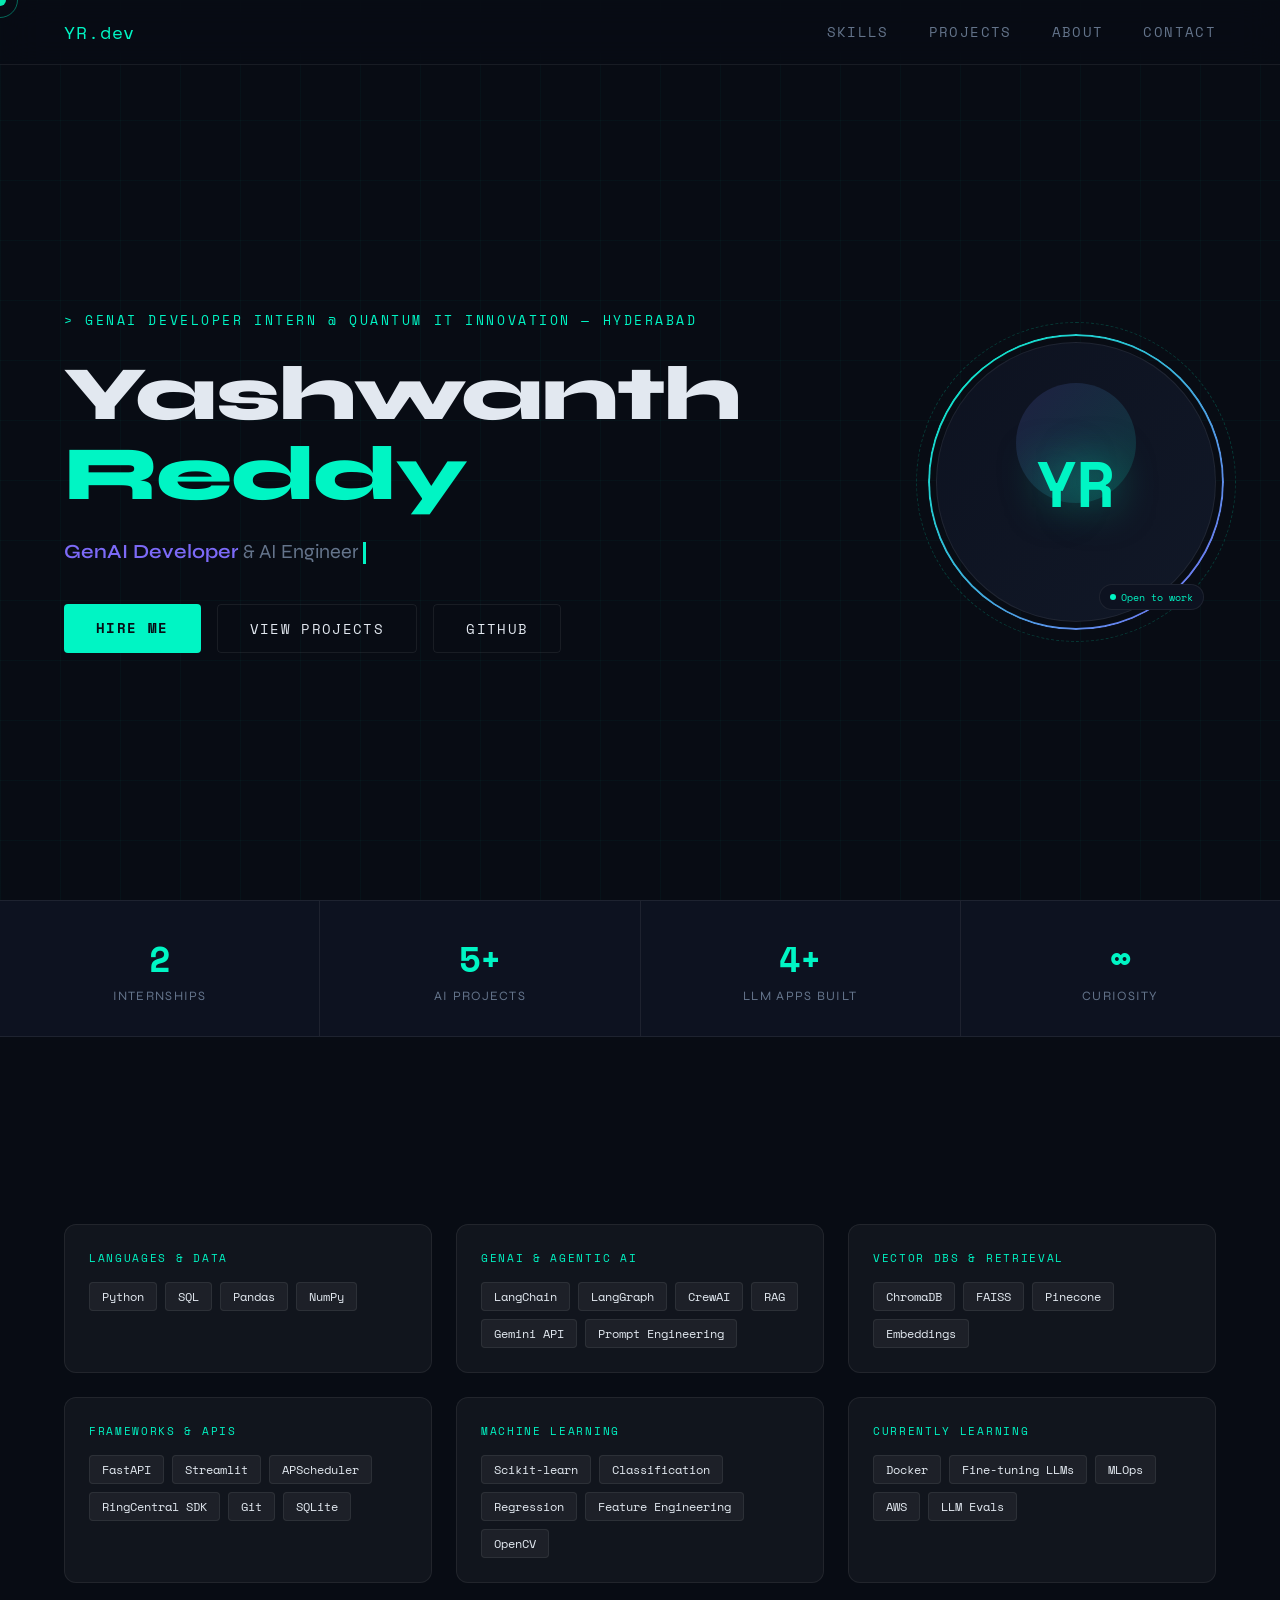
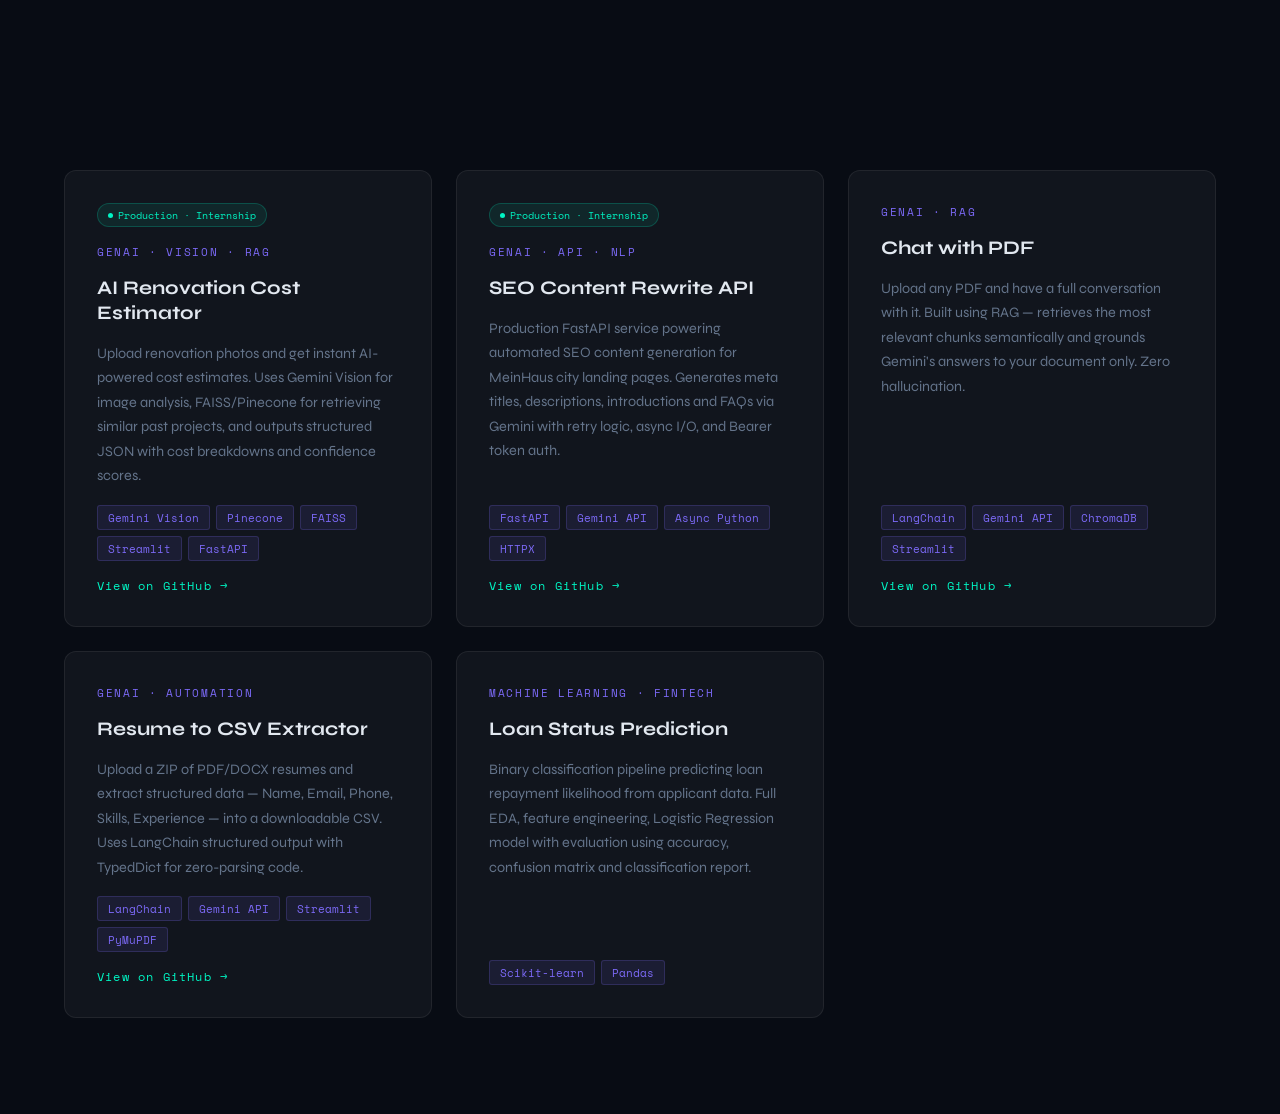
==== commit 56d95c5c: "Update print statement from 'Hello' to 'Goodbye'" ====
--- a/index.html
+++ b/index.html
@@ -1,776 +1 @@
-<!DOCTYPE html>
-<html lang="en">
-<head>
-<meta charset="UTF-8"/>
-<meta name="viewport" content="width=device-width, initial-scale=1.0"/>
-<title>Yeshwanth Reddy — AI & Data Science Engineer</title>
-<link href="https://fonts.googleapis.com/css2?family=Space+Mono:wght@400;700&family=Syne:wght@400;600;800&display=swap" rel="stylesheet"/>
-<style>
-:root {
-  --bg:       #080c14;
-  --bg2:      #0d1220;
-  --bg3:      #111827;
-  --accent:   #00f5c4;
-  --accent2:  #7c6af7;
-  --text:     #e2e8f0;
-  --muted:    #64748b;
-  --border:   rgba(255,255,255,0.07);
-  --card-bg:  rgba(255,255,255,0.04);
-  --glow:     0 0 40px rgba(0,245,196,0.12);
-}
-*, *::before, *::after { box-sizing:border-box; margin:0; padding:0; }
-html { scroll-behavior:smooth; }
-
-body {
-  background: var(--bg);
-  color: var(--text);
-  font-family: 'Syne', sans-serif;
-  overflow-x: hidden;
-  cursor: none;
-}
-
-/* ── Custom cursor ── */
-#cursor {
-  position: fixed; width:12px; height:12px;
-  background: var(--accent); border-radius:50%;
-  pointer-events:none; z-index:9999;
-  transform: translate(-50%,-50%);
-  transition: transform 0.1s, width 0.2s, height 0.2s, opacity 0.2s;
-  mix-blend-mode: difference;
-}
-#cursor-ring {
-  position:fixed; width:36px; height:36px;
-  border:1px solid rgba(0,245,196,0.4); border-radius:50%;
-  pointer-events:none; z-index:9998;
-  transform:translate(-50%,-50%);
-  transition: transform 0.15s ease-out, width 0.3s, height 0.3s;
-}
-
-/* ── Grid bg ── */
-body::before {
-  content:''; position:fixed; inset:0; z-index:0;
-  background-image:
-    linear-gradient(rgba(0,245,196,0.03) 1px, transparent 1px),
-    linear-gradient(90deg, rgba(0,245,196,0.03) 1px, transparent 1px);
-  background-size: 60px 60px;
-  pointer-events:none;
-}
-
-/* ── Nav ── */
-nav {
-  position: fixed; top:0; left:0; right:0; z-index:100;
-  display:flex; align-items:center; justify-content:space-between;
-  padding: 1.2rem 4rem;
-  background: rgba(8,12,20,0.85);
-  backdrop-filter: blur(20px);
-  border-bottom: 1px solid var(--border);
-}
-.nav-logo {
-  font-family:'Space Mono', monospace;
-  font-size:1.1rem; color:var(--accent);
-  letter-spacing:0.05em;
-}
-.nav-links { display:flex; gap:2.5rem; list-style:none; }
-.nav-links a {
-  font-size:0.85rem; color:var(--muted);
-  text-decoration:none; letter-spacing:0.1em;
-  text-transform:uppercase;
-  transition: color 0.2s;
-  font-family:'Space Mono',monospace;
-}
-.nav-links a:hover { color:var(--accent); }
-
-/* ── Sections ── */
-section { position:relative; z-index:1; }
-
-/* ── Hero ── */
-#hero {
-  min-height:100vh;
-  display:flex; align-items:center;
-  padding: 8rem 4rem 4rem;
-  gap: 5rem;
-}
-.hero-left { flex:1; }
-.hero-tag {
-  font-family:'Space Mono',monospace;
-  font-size:0.8rem; color:var(--accent);
-  letter-spacing:0.2em; text-transform:uppercase;
-  margin-bottom:1.5rem;
-  opacity:0; animation: fadeUp 0.6s 0.2s forwards;
-}
-.hero-name {
-  font-size: clamp(3rem, 6vw, 5.5rem);
-  font-weight:800; line-height:1.05;
-  letter-spacing:-0.02em;
-  opacity:0; animation: fadeUp 0.6s 0.4s forwards;
-}
-.hero-name .accent { color:var(--accent); }
-.hero-role {
-  font-size:1.25rem; color:var(--muted);
-  margin:1.5rem 0 2.5rem;
-  font-weight:400;
-  opacity:0; animation: fadeUp 0.6s 0.6s forwards;
-}
-.hero-role span {
-  color:var(--accent2);
-  font-weight:600;
-}
-.hero-btns {
-  display:flex; gap:1rem; flex-wrap:wrap;
-  opacity:0; animation: fadeUp 0.6s 0.8s forwards;
-}
-.btn-primary {
-  padding:0.85rem 2rem;
-  background: var(--accent); color:#080c14;
-  font-family:'Space Mono',monospace;
-  font-size:0.85rem; font-weight:700;
-  letter-spacing:0.1em; text-transform:uppercase;
-  text-decoration:none; border:none;
-  border-radius:4px; cursor:none;
-  transition: transform 0.2s, box-shadow 0.2s;
-}
-.btn-primary:hover {
-  transform:translateY(-3px);
-  box-shadow: 0 8px 30px rgba(0,245,196,0.35);
-}
-.btn-outline {
-  padding:0.85rem 2rem;
-  background:transparent;
-  color:var(--text); border:1px solid var(--border);
-  font-family:'Space Mono',monospace;
-  font-size:0.85rem; letter-spacing:0.1em; text-transform:uppercase;
-  text-decoration:none; border-radius:4px; cursor:none;
-  transition: border-color 0.2s, color 0.2s, transform 0.2s;
-}
-.btn-outline:hover {
-  border-color:var(--accent); color:var(--accent);
-  transform:translateY(-3px);
-}
-
-/* ── Avatar ── */
-.hero-right {
-  flex-shrink:0;
-  opacity:0; animation: fadeIn 1s 0.6s forwards;
-}
-.avatar-wrap {
-  position:relative; width:280px; height:280px;
-}
-.avatar-ring {
-  position:absolute; inset:-8px;
-  border-radius:50%;
-  border:2px solid transparent;
-  background: linear-gradient(135deg, var(--accent), var(--accent2)) border-box;
-  -webkit-mask: linear-gradient(#fff 0 0) padding-box, linear-gradient(#fff 0 0);
-  -webkit-mask-composite: destination-out;
-  mask-composite: exclude;
-  animation: spin 8s linear infinite;
-}
-.avatar-ring2 {
-  position:absolute; inset:-20px;
-  border-radius:50%;
-  border:1px dashed rgba(0,245,196,0.2);
-  animation: spin 20s linear infinite reverse;
-}
-.avatar-circle {
-  width:280px; height:280px; border-radius:50%;
-  background: linear-gradient(135deg, #0d1220 0%, #111827 100%);
-  border:1px solid var(--border);
-  display:flex; align-items:center; justify-content:center;
-  overflow:hidden; position:relative;
-}
-/* Minimal geometric avatar */
-.avatar-inner {
-  position:relative; width:100%; height:100%;
-  display:flex; align-items:center; justify-content:center;
-}
-.avatar-inner::before {
-  content:''; position:absolute;
-  width:120px; height:120px; border-radius:50%;
-  background: linear-gradient(135deg, var(--accent2), var(--accent));
-  opacity:0.15; top:40px;
-}
-.avatar-initials {
-  font-family:'Space Mono',monospace;
-  font-size:4rem; font-weight:700;
-  color:var(--accent);
-  position:relative; z-index:1;
-  text-shadow: 0 0 40px rgba(0,245,196,0.5);
-}
-.avatar-status {
-  position:absolute; bottom:12px; right:12px;
-  background: var(--bg2); border:1px solid var(--border);
-  border-radius:20px; padding:4px 10px;
-  font-family:'Space Mono',monospace; font-size:0.65rem;
-  color:var(--accent); display:flex; align-items:center; gap:5px;
-}
-.status-dot {
-  width:6px; height:6px; border-radius:50%;
-  background:var(--accent);
-  animation: pulse 2s infinite;
-}
-
-/* ── Stats ── */
-.stats-bar {
-  display:flex; gap:0; border-top:1px solid var(--border);
-  border-bottom:1px solid var(--border);
-  margin: 0 0 6rem;
-  background: var(--bg2);
-}
-.stat-item {
-  flex:1; padding:2rem;
-  border-right:1px solid var(--border);
-  text-align:center;
-  opacity:0; animation: fadeUp 0.5s forwards;
-}
-.stat-item:last-child { border-right:none; }
-.stat-num {
-  font-family:'Space Mono',monospace;
-  font-size:2.2rem; font-weight:700; color:var(--accent);
-  display:block;
-}
-.stat-label { font-size:0.8rem; color:var(--muted); margin-top:4px; letter-spacing:0.1em; text-transform:uppercase; }
-
-/* ── Section header ── */
-.sec-header {
-  padding: 0 4rem;
-  margin-bottom: 3rem;
-  display:flex; align-items:center; gap:1.5rem;
-}
-.sec-num {
-  font-family:'Space Mono',monospace;
-  font-size:0.75rem; color:var(--accent); letter-spacing:0.2em;
-}
-.sec-title {
-  font-size:2.2rem; font-weight:800; letter-spacing:-0.02em;
-}
-.sec-line {
-  flex:1; height:1px; background:var(--border);
-}
-
-/* ── Skills ── */
-#skills { padding:0 4rem 6rem; }
-.skills-grid {
-  display:grid;
-  grid-template-columns: repeat(auto-fill, minmax(300px,1fr));
-  gap:1.5rem;
-}
-.skill-card {
-  background:var(--card-bg);
-  border:1px solid var(--border);
-  border-radius:12px; padding:1.5rem;
-  transition: border-color 0.3s, transform 0.3s, box-shadow 0.3s;
-  opacity:0; animation: fadeUp 0.5s forwards;
-}
-.skill-card:hover {
-  border-color:rgba(0,245,196,0.3);
-  transform:translateY(-4px);
-  box-shadow: var(--glow);
-}
-.skill-cat {
-  font-family:'Space Mono',monospace;
-  font-size:0.7rem; color:var(--accent); letter-spacing:0.15em;
-  text-transform:uppercase; margin-bottom:1rem;
-}
-.skill-tags { display:flex; flex-wrap:wrap; gap:8px; }
-.skill-tag {
-  padding:5px 12px;
-  background:rgba(255,255,255,0.05);
-  border:1px solid var(--border);
-  border-radius:4px;
-  font-family:'Space Mono',monospace;
-  font-size:0.75rem; color:var(--text);
-  transition: background 0.2s, border-color 0.2s, color 0.2s;
-}
-.skill-tag:hover {
-  background:rgba(0,245,196,0.1);
-  border-color:rgba(0,245,196,0.4);
-  color:var(--accent);
-}
-
-/* ── Projects ── */
-#projects { padding:0 4rem 6rem; }
-.projects-grid {
-  display:grid;
-  grid-template-columns: repeat(auto-fill, minmax(340px,1fr));
-  gap:1.5rem;
-}
-.project-card {
-  background:var(--card-bg);
-  border:1px solid var(--border);
-  border-radius:12px; padding:2rem;
-  display:flex; flex-direction:column; gap:1rem;
-  transition: border-color 0.3s, transform 0.3s, box-shadow 0.3s;
-  opacity:0; animation: fadeUp 0.5s forwards;
-  position:relative; overflow:hidden;
-}
-.project-card::before {
-  content:''; position:absolute; top:0; left:0; right:0; height:2px;
-  background: linear-gradient(90deg, var(--accent), var(--accent2));
-  transform:scaleX(0); transform-origin:left;
-  transition: transform 0.3s;
-}
-.project-card:hover::before { transform:scaleX(1); }
-.project-card:hover {
-  border-color:rgba(124,106,247,0.3);
-  transform:translateY(-6px);
-  box-shadow: 0 20px 60px rgba(124,106,247,0.1);
-}
-.project-type {
-  font-family:'Space Mono',monospace;
-  font-size:0.7rem; color:var(--accent2); letter-spacing:0.15em;
-  text-transform:uppercase;
-}
-.project-title {
-  font-size:1.2rem; font-weight:700; line-height:1.3;
-}
-.project-desc { font-size:0.9rem; color:var(--muted); line-height:1.7; }
-.project-stack { display:flex; flex-wrap:wrap; gap:6px; margin-top:auto; }
-.stack-tag {
-  padding:3px 10px;
-  background:rgba(124,106,247,0.1);
-  border:1px solid rgba(124,106,247,0.2);
-  border-radius:3px;
-  font-family:'Space Mono',monospace;
-  font-size:0.7rem; color:var(--accent2);
-}
-.project-link {
-  font-family:'Space Mono',monospace;
-  font-size:0.75rem; color:var(--accent);
-  text-decoration:none; letter-spacing:0.1em;
-  display:inline-flex; align-items:center; gap:6px;
-  transition:gap 0.2s;
-}
-.project-link:hover { gap:10px; }
-
-/* ── About ── */
-#about { padding:0 4rem 6rem; }
-.about-grid {
-  display:grid; grid-template-columns:1fr 1fr; gap:3rem;
-  align-items:start;
-}
-.about-text { font-size:1.05rem; color:var(--muted); line-height:1.9; }
-.about-text p { margin-bottom:1.2rem; }
-.about-text strong { color:var(--text); }
-.timeline { display:flex; flex-direction:column; gap:0; }
-.timeline-item {
-  padding:1.5rem; border-left:2px solid var(--border);
-  margin-left:1rem; position:relative;
-  transition:border-color 0.3s;
-}
-.timeline-item:hover { border-color:var(--accent); }
-.timeline-dot {
-  position:absolute; left:-7px; top:1.75rem;
-  width:12px; height:12px; border-radius:50%;
-  background:var(--accent); border:2px solid var(--bg);
-}
-.timeline-date {
-  font-family:'Space Mono',monospace;
-  font-size:0.7rem; color:var(--accent); margin-bottom:4px;
-  letter-spacing:0.1em;
-}
-.timeline-role { font-size:1rem; font-weight:700; }
-.timeline-org  { font-size:0.85rem; color:var(--muted); margin-top:2px; }
-
-/* ── Contact ── */
-#contact {
-  padding:0 4rem 8rem;
-  text-align:center;
-}
-.contact-inner {
-  max-width:640px; margin:0 auto;
-  background:var(--card-bg);
-  border:1px solid var(--border);
-  border-radius:16px; padding:4rem;
-}
-.contact-title { font-size:2.5rem; font-weight:800; margin-bottom:1rem; }
-.contact-sub { color:var(--muted); margin-bottom:2.5rem; line-height:1.7; }
-.contact-links { display:flex; gap:1rem; justify-content:center; flex-wrap:wrap; }
-.contact-link {
-  display:flex; align-items:center; gap:8px;
-  padding:0.8rem 1.5rem;
-  background:rgba(255,255,255,0.04);
-  border:1px solid var(--border); border-radius:8px;
-  font-family:'Space Mono',monospace; font-size:0.8rem;
-  color:var(--text); text-decoration:none;
-  transition:border-color 0.2s, color 0.2s, background 0.2s, transform 0.2s;
-}
-.contact-link:hover {
-  border-color:var(--accent); color:var(--accent);
-  background:rgba(0,245,196,0.05);
-  transform:translateY(-2px);
-}
-
-/* ── Footer ── */
-footer {
-  border-top:1px solid var(--border);
-  padding:2rem 4rem;
-  display:flex; justify-content:space-between; align-items:center;
-  font-family:'Space Mono',monospace; font-size:0.75rem; color:var(--muted);
-}
-footer span { color:var(--accent); }
-
-/* ── Animations ── */
-@keyframes fadeUp {
-  from { opacity:0; transform:translateY(24px); }
-  to   { opacity:1; transform:translateY(0); }
-}
-@keyframes fadeIn {
-  from { opacity:0; }
-  to   { opacity:1; }
-}
-@keyframes spin {
-  to { transform:rotate(360deg); }
-}
-@keyframes pulse {
-  0%,100% { opacity:1; }
-  50%      { opacity:0.3; }
-}
-@keyframes blink {
-  0%,100% { opacity:1; }
-  50%      { opacity:0; }
-}
-.cursor-blink {
-  display:inline-block; width:3px; height:1.1em;
-  background:var(--accent); vertical-align:middle;
-  animation:blink 1s infinite; margin-left:4px;
-}
-
-/* ── Scroll reveal ── */
-.reveal { opacity:0; transform:translateY(30px); transition:opacity 0.6s, transform 0.6s; }
-.reveal.visible { opacity:1; transform:translateY(0); }
-
-/* ── Responsive ── */
-@media(max-width:768px){
-  nav { padding:1rem 1.5rem; }
-  .nav-links { display:none; }
-  #hero { flex-direction:column-reverse; padding:6rem 1.5rem 3rem; gap:2rem; }
-  .hero-right { display:none; }
-  .hero-name { font-size:2.5rem; }
-  .stats-bar { flex-wrap:wrap; }
-  .stat-item { flex:1 1 50%; }
-  .sec-header, #skills, #projects, #about, #contact { padding-left:1.5rem; padding-right:1.5rem; }
-  .about-grid { grid-template-columns:1fr; }
-  footer { flex-direction:column; gap:0.5rem; text-align:center; }
-}
-</style>
-</head>
-<body>
-
-<div id="cursor"></div>
-<div id="cursor-ring"></div>
-
-<!-- NAV -->
-<nav>
-  <div class="nav-logo">YR.dev</div>
-  <ul class="nav-links">
-    <li><a href="#skills">Skills</a></li>
-    <li><a href="#projects">Projects</a></li>
-    <li><a href="#about">About</a></li>
-    <li><a href="#contact">Contact</a></li>
-  </ul>
-</nav>
-
-<!-- HERO -->
-<section id="hero">
-  <div class="hero-left">
-    <p class="hero-tag">> Available for hire — Hyderabad, India</p>
-    <h1 class="hero-name">
-      Yashwanth<br><span class="accent">Reddy</span>
-    </h1>
-    <p class="hero-role">
-      AI Engineer &amp; <span>Data Scientist</span><span class="cursor-blink"></span>
-    </p>
-    <div class="hero-btns">
-      <a href="#contact" class="btn-primary">Hire Me</a>
-      <a href="#projects" class="btn-outline">View Projects</a>
-      <a href="https://github.com/Yashreddy05" target="_blank" class="btn-outline">GitHub</a>
-    </div>
-  </div>
-  <div class="hero-right">
-    <div class="avatar-wrap">
-      <div class="avatar-ring"></div>
-      <div class="avatar-ring2"></div>
-      <div class="avatar-circle">
-        <div class="avatar-inner">
-          <div class="avatar-initials">YR</div>
-        </div>
-      </div>
-      <div class="avatar-status">
-        <div class="status-dot"></div>
-        Open to work
-      </div>
-    </div>
-  </div>
-</section>
-
-<!-- STATS -->
-<div class="stats-bar">
-  <div class="stat-item" style="animation-delay:0.1s">
-    <span class="stat-num">5+</span>
-    <span class="stat-label">AI Projects</span>
-  </div>
-  <div class="stat-item" style="animation-delay:0.2s">
-    <span class="stat-num">1yr</span>
-    <span class="stat-label">Data Science + AI</span>
-  </div>
-  <div class="stat-item" style="animation-delay:0.3s">
-    <span class="stat-num">3+</span>
-    <span class="stat-label">LLM Apps Built</span>
-  </div>
-  <div class="stat-item" style="animation-delay:0.4s">
-    <span class="stat-num">∞</span>
-    <span class="stat-label">Curiosity</span>
-  </div>
-</div>
-
-<!-- SKILLS -->
-<section id="skills">
-  <div class="sec-header reveal">
-    <span class="sec-num">01 //</span>
-    <h2 class="sec-title">Tech Stack</h2>
-    <div class="sec-line"></div>
-  </div>
-  <div class="skills-grid">
-    <div class="skill-card reveal" style="animation-delay:0.1s">
-      <div class="skill-cat">Languages</div>
-      <div class="skill-tags">
-        <span class="skill-tag">Python</span>
-        <span class="skill-tag">SQL</span>
-      </div>
-    </div>
-    <div class="skill-card reveal" style="animation-delay:0.2s">
-      <div class="skill-cat">Machine Learning</div>
-      <div class="skill-tags">
-        <span class="skill-tag">Scikit-learn</span>
-        <span class="skill-tag">Pandas</span>
-        <span class="skill-tag">NumPy</span>
-        <span class="skill-tag">Matplotlib</span>
-        <span class="skill-tag">Seaborn</span>
-      </div>
-    </div>
-    <div class="skill-card reveal" style="animation-delay:0.3s">
-      <div class="skill-cat">Generative AI</div>
-      <div class="skill-tags">
-        <span class="skill-tag">LangChain</span>
-        <span class="skill-tag">Gemini API</span>
-        <span class="skill-tag">RAG</span>
-        <span class="skill-tag">Prompt Engineering</span>
-        <span class="skill-tag">ChromaDB</span>
-        <span class="skill-tag">Vanna AI</span>
-      </div>
-    </div>
-    <div class="skill-card reveal" style="animation-delay:0.4s">
-      <div class="skill-cat">Frameworks & Tools</div>
-      <div class="skill-tags">
-        <span class="skill-tag">Streamlit</span>
-        <span class="skill-tag">FastAPI</span>
-        <span class="skill-tag">Jupyter</span>
-        <span class="skill-tag">Git</span>
-        <span class="skill-tag">VS Code</span>
-        <span class="skill-tag">SQLite</span>
-      </div>
-    </div>
-    <div class="skill-card reveal" style="animation-delay:0.5s">
-      <div class="skill-cat">AI Concepts</div>
-      <div class="skill-tags">
-        <span class="skill-tag">LLMs</span>
-        <span class="skill-tag">NLP</span>
-        <span class="skill-tag">Classification</span>
-        <span class="skill-tag">Regression</span>
-        <span class="skill-tag">Feature Engineering</span>
-        <span class="skill-tag">Vector DBs</span>
-      </div>
-    </div>
-    <div class="skill-card reveal" style="animation-delay:0.6s">
-      <div class="skill-cat">Currently Learning</div>
-      <div class="skill-tags">
-        <span class="skill-tag">TensorFlow</span>
-        <span class="skill-tag">PyTorch</span>
-        <span class="skill-tag">MLOps</span>
-        <span class="skill-tag">Docker</span>
-        <span class="skill-tag">FastAPI Deploy</span>
-      </div>
-    </div>
-  </div>
-</section>
-
-<!-- PROJECTS -->
-<section id="projects">
-  <div class="sec-header reveal">
-    <span class="sec-num">02 //</span>
-    <h2 class="sec-title">Projects</h2>
-    <div class="sec-line"></div>
-  </div>
-  <div class="projects-grid">
-
-    <div class="project-card reveal" style="animation-delay:0.1s">
-      <div class="project-type">GenAI · RAG</div>
-      <h3 class="project-title">Chat with PDF</h3>
-      <p class="project-desc">Upload any PDF and have a full conversation with it. Built using RAG — retrieves the most relevant chunks semantically and grounds Gemini's answers to your document only. Zero hallucination.</p>
-      <div class="project-stack">
-        <span class="stack-tag">LangChain</span>
-        <span class="stack-tag">Gemini API</span>
-        <span class="stack-tag">ChromaDB</span>
-        <span class="stack-tag">Streamlit</span>
-      </div>
-      <a href="https://github.com/Yashreddy05" target="_blank" class="project-link">View on GitHub →</a>
-    </div>
-
-    <div class="project-card reveal" style="animation-delay:0.3s">
-      <div class="project-type">GenAI · Automation</div>
-      <h3 class="project-title">Resume to CSV Extractor</h3>
-      <p class="project-desc">Upload a ZIP of PDF/DOCX resumes and extract structured data — Name, Email, Phone, Skills, Experience — into a downloadable CSV. Uses LangChain structured output with TypedDict for zero-parsing code.</p>
-      <div class="project-stack">
-        <span class="stack-tag">LangChain</span>
-        <span class="stack-tag">Gemini API</span>
-        <span class="stack-tag">Streamlit</span>
-        <span class="stack-tag">PyMuPDF</span>
-      </div>
-      <a href="https://github.com/Yashreddy05" target="_blank" class="project-link">View on GitHub →</a>
-    </div>
-
-    <div class="project-card reveal" style="animation-delay:0.4s">
-      <div class="project-type">Machine Learning · FinTech</div>
-      <h3 class="project-title">Loan Status Prediction</h3>
-      <p class="project-desc">Binary classification pipeline predicting loan repayment likelihood from applicant data. Full EDA, feature engineering, Logistic Regression model with evaluation using accuracy, confusion matrix and classification report.</p>
-      <div class="project-stack">
-        <span class="stack-tag">Scikit-learn</span>
-        <span class="stack-tag">Pandas</span>
-        <span class="stack-tag">NumPy</span>
-        <span class="stack-tag">Matplotlib</span>
-      </div>
-      <a href="https://github.com/Yashreddy05" target="_blank" class="project-link">View on GitHub →</a>
-    </div>
-
-  </div>
-</section>
-
-<!-- ABOUT -->
-<section id="about">
-  <div class="sec-header reveal">
-    <span class="sec-num">03 //</span>
-    <h2 class="sec-title">About Me</h2>
-    <div class="sec-line"></div>
-  </div>
-  <div class="about-grid">
-    <div class="about-text reveal">
-      <p>I'm <strong>Yeshwanth Reddy</strong>, an aspiring Data Scientist and AI Engineer based in <strong>Hyderabad, India</strong>. I build end-to-end AI applications that solve real problems — from RAG pipelines to NL2SQL agents to bulk data extractors.</p>
-      <p>I completed a <strong>1-year intensive Data Science with AI program</strong> where I gained deep hands-on experience in machine learning, generative AI, LLMs, and production app development with Streamlit and FastAPI.</p>
-      <p>What sets me apart is the combination of <strong>classical ML skills</strong> (Scikit-learn, feature engineering, model evaluation) with <strong>modern GenAI skills</strong> (LangChain, RAG, agents, prompt engineering) — a rare combo in 2025.</p>
-      <p>I'm actively seeking roles in <strong>Data Science</strong>, <strong>AI Engineering</strong>, or <strong>ML Engineering</strong> where I can ship real AI products that matter.</p>
-    </div>
-    <div class="timeline reveal">
-      <div class="timeline-item">
-        <div class="timeline-dot"></div>
-        <div class="timeline-date">2024 — 2025</div>
-        <div class="timeline-role">Data Science with AI Program</div>
-        <div class="timeline-org">Python · ML · Deep Learning · NLP · GenAI · LangChain</div>
-      </div>
-      <div class="timeline-item">
-        <div class="timeline-dot"></div>
-        <div class="timeline-date">2025</div>
-        <div class="timeline-role">Built Chat with PDF (RAG App)</div>
-        <div class="timeline-org">LangChain · Gemini · ChromaDB · Streamlit</div>
-      </div>
-      <div class="timeline-item">
-        <div class="timeline-dot"></div>
-        <div class="timeline-date">2025 — Now</div>
-        <div class="timeline-role">Actively Seeking AI/ML Roles</div>
-        <div class="timeline-org">Open to Data Scientist · AI Engineer · ML Engineer</div>
-      </div>
-    </div>
-  </div>
-</section>
-
-<!-- CONTACT -->
-<section id="contact">
-  <div class="sec-header reveal">
-    <span class="sec-num">04 //</span>
-    <h2 class="sec-title">Contact</h2>
-    <div class="sec-line"></div>
-  </div>
-  <div class="contact-inner reveal">
-    <h2 class="contact-title">Let's Build<br>Something Together</h2>
-    <p class="contact-sub">I'm actively looking for Data Science, AI Engineering, and ML roles in Hyderabad and Bengaluru. If you're building with data or LLMs — let's talk.</p>
-    <div class="contact-links">
-      <a href="mailto:yashwanthreddyjakka05@gmail.com" class="contact-link">
-        <svg width="16" height="16" fill="none" stroke="currentColor" stroke-width="2" viewBox="0 0 24 24"><rect x="2" y="4" width="20" height="16" rx="2"/><path d="m2 7 10 7 10-7"/></svg>
-        Email Me
-      </a>
-      <a href="https://www.linkedin.com/in/yashwanth-reddyy05" target="_blank" class="contact-link">
-        <svg width="16" height="16" fill="currentColor" viewBox="0 0 24 24"><path d="M16 8a6 6 0 016 6v7h-4v-7a2 2 0 00-2-2 2 2 0 00-2 2v7h-4v-7a6 6 0 016-6zM2 9h4v12H2z"/><circle cx="4" cy="4" r="2"/></svg>
-        LinkedIn
-      </a>
-      <a href="https://github.com/Yashreddy05" target="_blank" class="contact-link">
-        <svg width="16" height="16" fill="currentColor" viewBox="0 0 24 24"><path d="M9 19c-5 1.5-5-2.5-7-3m14 6v-3.87a3.37 3.37 0 00-.94-2.61c3.14-.35 6.44-1.54 6.44-7A5.44 5.44 0 0020 4.77 5.07 5.07 0 0019.91 1S18.73.65 16 2.48a13.38 13.38 0 00-7 0C6.27.65 5.09 1 5.09 1A5.07 5.07 0 005 4.77a5.44 5.44 0 00-1.5 3.78c0 5.42 3.3 6.61 6.44 7A3.37 3.37 0 009 18.13V22"/></svg>
-        GitHub
-      </a>
-    </div>
-  </div>
-</section>
-
-<footer>
-  <span>Yeshwanth Reddy</span>
-  <span>Built with HTML · CSS · JS — No frameworks needed 💪</span>
-  <span>Hyderabad, India <span>©2025</span></span>
-</footer>
-
-<script>
-// Custom cursor
-var cur = document.getElementById('cursor');
-var ring = document.getElementById('cursor-ring');
-document.addEventListener('mousemove', function(e){
-  cur.style.left  = e.clientX + 'px';
-  cur.style.top   = e.clientY + 'px';
-  ring.style.left = e.clientX + 'px';
-  ring.style.top  = e.clientY + 'px';
-});
-document.querySelectorAll('a, button').forEach(function(el){
-  el.addEventListener('mouseenter', function(){
-    cur.style.width = '20px'; cur.style.height = '20px';
-    ring.style.width = '50px'; ring.style.height = '50px';
-  });
-  el.addEventListener('mouseleave', function(){
-    cur.style.width = '12px'; cur.style.height = '12px';
-    ring.style.width = '36px'; ring.style.height = '36px';
-  });
-});
-
-// Scroll reveal
-var reveals = document.querySelectorAll('.reveal');
-var obs = new IntersectionObserver(function(entries){
-  entries.forEach(function(e){
-    if(e.isIntersecting){ e.target.classList.add('visible'); }
-  });
-}, { threshold: 0.1 });
-reveals.forEach(function(r){ obs.observe(r); });
-
-// Typewriter effect
-var roles = ['AI Engineer', 'Data Scientist', 'LLM Developer', 'Problem Solver'];
-var ri = 0, ci = 0, deleting = false;
-var roleEl = document.querySelector('.hero-role span');
-function type(){
-  var word = roles[ri];
-  if(!deleting){
-    roleEl.textContent = word.slice(0, ci+1);
-    ci++;
-    if(ci === word.length){ deleting = true; setTimeout(type, 1500); return; }
-  } else {
-    roleEl.textContent = word.slice(0, ci-1);
-    ci--;
-    if(ci === 0){ deleting = false; ri = (ri+1) % roles.length; }
-  }
-  setTimeout(type, deleting ? 60 : 100);
-}
-type();
-
-// Stat counter animation
-function animateCounters(){
-  document.querySelectorAll('.stat-num').forEach(function(el){
-    el.classList.add('visible');
-  });
-}
-setTimeout(animateCounters, 800);
-</script>
-</body>
-</html>
+<!DOCTYPE html><html lang="en"><head><meta charset="UTF-8"/><meta name="viewport" content="width=device-width, initial-scale=1.0"/><title>Yeshwanth Reddy — GenAI Developer</title><link href="https://fonts.googleapis.com/css2?family=Space+Mono:wght@400;700&family=Syne:wght@400;600;800&display=swap" rel="stylesheet"/><link rel="stylesheet" href="style.css"></head><body><div id="cursor"></div><div id="cursor-ring"></div><nav>  <div class="nav-logo">YR.dev</div>  <ul class="nav-links">    <li><a href="#skills">Skills</a></li>    <li><a href="#projects">Projects</a></li>    <li><a href="#about">About</a></li>    <li><a href="#contact">Contact</a></li>  </ul></nav><section id="hero">  <div class="hero-left">    <p class="hero-tag">> GenAI Developer Intern @ Quantum IT Innovation — Hyderabad</p>    <h1 class="hero-name">      Yashwanth<br><span class="accent">Reddy</span>    </h1>    <p class="hero-role">      <span>GenAI Developer</span> &amp; AI Engineer<span class="cursor-blink"></span>    </p>    <div class="hero-btns">      <a href="#contact" class="btn-primary">Hire Me</a>      <a href="#projects" class="btn-outline">View Projects</a>      <a href="https://github.com/Yashreddy05" target="_blank" class="btn-outline">GitHub</a>    </div>  </div>  <div class="hero-right">    <div class="avatar-wrap">      <div class="avatar-ring"></div>      <div class="avatar-ring2"></div>      <div class="avatar-circle">        <div class="avatar-inner">          <div class="avatar-initials">YR</div>        </div>      </div>      <div class="avatar-status">        <div class="status-dot"></div>        Open to work      </div>    </div>  </div></section><div class="stats-bar">  <div class="stat-item" style="animation-delay:0.1s">    <span class="stat-num">2</span>    <span class="stat-label">Internships</span>  </div>  <div class="stat-item" style="animation-delay:0.2s">    <span class="stat-num">5+</span>    <span class="stat-label">AI Projects</span>  </div>  <div class="stat-item" style="animation-delay:0.3s">    <span class="stat-num">4+</span>    <span class="stat-label">LLM Apps Built</span>  </div>  <div class="stat-item" style="animation-delay:0.4s">    <span class="stat-num">∞</span>    <span class="stat-label">Curiosity</span>  </div></div><section id="skills">  <div class="sec-header reveal">    <span class="sec-num">01 //</span>    <h2 class="sec-title">Tech Stack</h2>    <div class="sec-line"></div>  </div>  <div class="skills-grid">    <div class="skill-card reveal" style="animation-delay:0.1s">      <div class="skill-cat">Languages & Data</div>      <div class="skill-tags">        <span class="skill-tag">Python</span>        <span class="skill-tag">SQL</span>        <span class="skill-tag">Pandas</span>        <span class="skill-tag">NumPy</span>      </div>    </div>    <div class="skill-card reveal" style="animation-delay:0.2s">      <div class="skill-cat">GenAI & Agentic AI</div>      <div class="skill-tags">        <span class="skill-tag">LangChain</span>        <span class="skill-tag">LangGraph</span>        <span class="skill-tag">CrewAI</span>        <span class="skill-tag">RAG</span>        <span class="skill-tag">Gemini API</span>        <span class="skill-tag">Prompt Engineering</span>      </div>    </div>    <div class="skill-card reveal" style="animation-delay:0.3s">      <div class="skill-cat">Vector DBs & Retrieval</div>      <div class="skill-tags">        <span class="skill-tag">ChromaDB</span>        <span class="skill-tag">FAISS</span>        <span class="skill-tag">Pinecone</span>        <span class="skill-tag">Embeddings</span>      </div>    </div>    <div class="skill-card reveal" style="animation-delay:0.4s">      <div class="skill-cat">Frameworks & APIs</div>      <div class="skill-tags">        <span class="skill-tag">FastAPI</span>        <span class="skill-tag">Streamlit</span>        <span class="skill-tag">APScheduler</span>        <span class="skill-tag">RingCentral SDK</span>        <span class="skill-tag">Git</span>        <span class="skill-tag">SQLite</span>      </div>    </div>    <div class="skill-card reveal" style="animation-delay:0.5s">      <div class="skill-cat">Machine Learning</div>      <div class="skill-tags">        <span class="skill-tag">Scikit-learn</span>        <span class="skill-tag">Classification</span>        <span class="skill-tag">Regression</span>        <span class="skill-tag">Feature Engineering</span>        <span class="skill-tag">OpenCV</span>      </div>    </div>    <div class="skill-card reveal" style="animation-delay:0.6s">      <div class="skill-cat">Currently Learning</div>      <div class="skill-tags">        <span class="skill-tag">Docker</span>        <span class="skill-tag">Fine-tuning LLMs</span>        <span class="skill-tag">MLOps</span>        <span class="skill-tag">AWS</span>        <span class="skill-tag">LLM Evals</span>      </div>    </div>  </div></section><section id="projects">  <div class="sec-header reveal">    <span class="sec-num">02 //</span>    <h2 class="sec-title">Projects</h2>    <div class="sec-line"></div>  </div>  <div class="projects-grid">    <div class="project-card reveal" style="animation-delay:0.1s">      <div class="live-badge"><div class="live-dot"></div>Production · Internship</div>      <div class="project-type">GenAI · Vision · RAG</div>      <h3 class="project-title">AI Renovation Cost Estimator</h3>      <p class="project-desc">Upload renovation photos and get instant AI-powered cost estimates. Uses Gemini Vision for image analysis, FAISS/Pinecone for retrieving similar past projects, and outputs structured JSON with cost breakdowns and confidence scores.</p>      <div class="project-stack">        <span class="stack-tag">Gemini Vision</span>        <span class="stack-tag">Pinecone</span>        <span class="stack-tag">FAISS</span>        <span class="stack-tag">Streamlit</span>        <span class="stack-tag">FastAPI</span>      </div>      <a href="https://github.com/Yashreddy05" target="_blank" class="project-link">View on GitHub →</a>    </div>    <div class="project-card reveal" style="animation-delay:0.2s">      <div class="live-badge"><div class="live-dot"></div>Production · Internship</div>      <div class="project-type">GenAI · API · NLP</div>      <h3 class="project-title">SEO Content Rewrite API</h3>      <p class="project-desc">Production FastAPI service powering automated SEO content generation for MeinHaus city landing pages. Generates meta titles, descriptions, introductions and FAQs via Gemini with retry logic, async I/O, and Bearer token auth.</p>      <div class="project-stack">        <span class="stack-tag">FastAPI</span>        <span class="stack-tag">Gemini API</span>        <span class="stack-tag">Async Python</span>        <span class="stack-tag">HTTPX</span>      </div>      <a href="https://github.com/Yashreddy05" target="_blank" class="project-link">View on GitHub →</a>    </div>    <div class="project-card reveal" style="animation-delay:0.3s">      <div class="project-type">GenAI · RAG</div>      <h3 class="project-title">Chat with PDF</h3>      <p class="project-desc">Upload any PDF and have a full conversation with it. Built using RAG — retrieves the most relevant chunks semantically and grounds Gemini's answers to your document only. Zero hallucination.</p>      <div class="project-stack">        <span class="stack-tag">LangChain</span>        <span class="stack-tag">Gemini API</span>        <span class="stack-tag">ChromaDB</span>        <span class="stack-tag">Streamlit</span>      </div>      <a href="https://github.com/Yashreddy05/chat-with-pdf-rag" target="_blank" class="project-link">View on GitHub →</a>    </div>    <div class="project-card reveal" style="animation-delay:0.4s">      <div class="project-type">GenAI · Automation</div>      <h3 class="project-title">Resume to CSV Extractor</h3>      <p class="project-desc">Upload a ZIP of PDF/DOCX resumes and extract structured data — Name, Email, Phone, Skills, Experience — into a downloadable CSV. Uses LangChain structured output with TypedDict for zero-parsing code.</p>      <div class="project-stack">        <span class="stack-tag">LangChain</span>        <span class="stack-tag">Gemini API</span>        <span class="stack-tag">Streamlit</span>        <span class="stack-tag">PyMuPDF</span>      </div>      <a href="https://github.com/Yashreddy05/resume-to-csv-extractor" target="_blank" class="project-link">View on GitHub →</a>    </div>    <div class="project-card reveal" style="animation-delay:0.5s">      <div class="project-type">Machine Learning · FinTech</div>      <h3 class="project-title">Loan Status Prediction</h3>      <p class="project-desc">Binary classification pipeline predicting loan repayment likelihood from applicant data. Full EDA, feature engineering, Logistic Regression model with evaluation using accuracy, confusion matrix and classification report.</p>      <div class="project-stack">        <span class="stack-tag">Scikit-learn</span>        <span class="stack-tag">Pandas</span>
--- a/style.css
+++ b/style.css
@@ -0,0 +1,459 @@
+:root {
+  --bg:       #080c14;
+  --bg2:      #0d1220;
+  --bg3:      #111827;
+  --accent:   #00f5c4;
+  --accent2:  #7c6af7;
+  --text:     #e2e8f0;
+  --muted:    #64748b;
+  --border:   rgba(255,255,255,0.07);
+  --card-bg:  rgba(255,255,255,0.04);
+  --glow:     0 0 40px rgba(0,245,196,0.12);
+}
+
+*, *::before, *::after { box-sizing:border-box; margin:0; padding:0; }
+html { scroll-behavior:smooth; }
+body {
+  background: var(--bg);
+  color: var(--text);
+  font-family: 'Syne', sans-serif;
+  overflow-x: hidden;
+  cursor: none;
+}
+
+/* ── Custom cursor ── */
+#cursor {
+  position: fixed; width:12px; height:12px;
+  background: var(--accent); border-radius:50%;
+  pointer-events:none; z-index:9999;
+  transform: translate(-50%,-50%);
+  transition: transform 0.1s, width 0.2s, height 0.2s, opacity 0.2s;
+  mix-blend-mode: difference;
+}
+#cursor-ring {
+  position:fixed; width:36px; height:36px;
+  border:1px solid rgba(0,245,196,0.4); border-radius:50%;
+  pointer-events:none; z-index:9998;
+  transform:translate(-50%,-50%);
+  transition: transform 0.15s ease-out, width 0.3s, height 0.3s;
+}
+
+/* ── Grid bg ── */
+body::before {
+  content:''; position:fixed; inset:0; z-index:0;
+  background-image:
+    linear-gradient(rgba(0,245,196,0.03) 1px, transparent 1px),
+    linear-gradient(90deg, rgba(0,245,196,0.03) 1px, transparent 1px);
+  background-size: 60px 60px;
+  pointer-events:none;
+}
+
+/* ── Nav ── */
+nav {
+  position: fixed; top:0; left:0; right:0; z-index:100;
+  display:flex; align-items:center; justify-content:space-between;
+  padding: 1.2rem 4rem;
+  background: rgba(8,12,20,0.85);
+  backdrop-filter: blur(20px);
+  border-bottom: 1px solid var(--border);
+}
+.nav-logo {
+  font-family:'Space Mono', monospace;
+  font-size:1.1rem; color:var(--accent);
+  letter-spacing:0.05em;
+}
+.nav-links { display:flex; gap:2.5rem; list-style:none; }
+.nav-links a {
+  font-size:0.85rem; color:var(--muted);
+  text-decoration:none; letter-spacing:0.1em;
+  text-transform:uppercase;
+  transition: color 0.2s;
+  font-family:'Space Mono',monospace;
+}
+.nav-links a:hover { color:var(--accent); }
+
+/* ── Sections ── */
+section { position:relative; z-index:1; }
+
+/* ── Hero ── */
+#hero {
+  min-height:100vh;
+  display:flex; align-items:center;
+  padding: 8rem 4rem 4rem;
+  gap: 5rem;
+}
+.hero-left { flex:1; }
+.hero-tag {
+  font-family:'Space Mono',monospace;
+  font-size:0.8rem; color:var(--accent);
+  letter-spacing:0.2em; text-transform:uppercase;
+  margin-bottom:1.5rem;
+  opacity:0; animation: fadeUp 0.6s 0.2s forwards;
+}
+.hero-name {
+  font-size: clamp(3rem, 6vw, 5.5rem);
+  font-weight:800; line-height:1.05;
+  letter-spacing:-0.02em;
+  opacity:0; animation: fadeUp 0.6s 0.4s forwards;
+}
+.hero-name .accent { color:var(--accent); }
+.hero-role {
+  font-size:1.25rem; color:var(--muted);
+  margin:1.5rem 0 2.5rem;
+  font-weight:400;
+  opacity:0; animation: fadeUp 0.6s 0.6s forwards;
+}
+.hero-role span {
+  color:var(--accent2);
+  font-weight:600;
+}
+.hero-btns {
+  display:flex; gap:1rem; flex-wrap:wrap;
+  opacity:0; animation: fadeUp 0.6s 0.8s forwards;
+}
+.btn-primary {
+  padding:0.85rem 2rem;
+  background: var(--accent); color:#080c14;
+  font-family:'Space Mono',monospace;
+  font-size:0.85rem; font-weight:700;
+  letter-spacing:0.1em; text-transform:uppercase;
+  text-decoration:none; border:none;
+  border-radius:4px; cursor:none;
+  transition: transform 0.2s, box-shadow 0.2s;
+}
+.btn-primary:hover {
+  transform:translateY(-3px);
+  box-shadow: 0 8px 30px rgba(0,245,196,0.35);
+}
+.btn-outline {
+  padding:0.85rem 2rem;
+  background:transparent;
+  color:var(--text); border:1px solid var(--border);
+  font-family:'Space Mono',monospace;
+  font-size:0.85rem; letter-spacing:0.1em; text-transform:uppercase;
+  text-decoration:none; border-radius:4px; cursor:none;
+  transition: border-color 0.2s, color 0.2s, transform 0.2s;
+}
+.btn-outline:hover {
+  border-color:var(--accent); color:var(--accent);
+  transform:translateY(-3px);
+}
+
+/* ── Avatar ── */
+.hero-right {
+  flex-shrink:0;
+  opacity:0; animation: fadeIn 1s 0.6s forwards;
+}
+.avatar-wrap {
+  position:relative; width:280px; height:280px;
+}
+.avatar-ring {
+  position:absolute; inset:-8px;
+  border-radius:50%;
+  border:2px solid transparent;
+  background: linear-gradient(135deg, var(--accent), var(--accent2)) border-box;
+  -webkit-mask: linear-gradient(#fff 0 0) padding-box, linear-gradient(#fff 0 0);
+  -webkit-mask-composite: destination-out;
+  mask-composite: exclude;
+  animation: spin 8s linear infinite;
+}
+.avatar-ring2 {
+  position:absolute; inset:-20px;
+  border-radius:50%;
+  border:1px dashed rgba(0,245,196,0.2);
+  animation: spin 20s linear infinite reverse;
+}
+.avatar-circle {
+  width:280px; height:280px; border-radius:50%;
+  background: linear-gradient(135deg, #0d1220 0%, #111827 100%);
+  border:1px solid var(--border);
+  display:flex; align-items:center; justify-content:center;
+  overflow:hidden; position:relative;
+}
+.avatar-inner {
+  position:relative; width:100%; height:100%;
+  display:flex; align-items:center; justify-content:center;
+}
+.avatar-inner::before {
+  content:''; position:absolute;
+  width:120px; height:120px; border-radius:50%;
+  background: linear-gradient(135deg, var(--accent2), var(--accent));
+  opacity:0.15; top:40px;
+}
+.avatar-initials {
+  font-family:'Space Mono',monospace;
+  font-size:4rem; font-weight:700;
+  color:var(--accent);
+  position:relative; z-index:1;
+  text-shadow: 0 0 40px rgba(0,245,196,0.5);
+}
+.avatar-status {
+  position:absolute; bottom:12px; right:12px;
+  background: var(--bg2); border:1px solid var(--border);
+  border-radius:20px; padding:4px 10px;
+  font-family:'Space Mono',monospace; font-size:0.65rem;
+  color:var(--accent); display:flex; align-items:center; gap:5px;
+}
+.status-dot {
+  width:6px; height:6px; border-radius:50%;
+  background:var(--accent);
+  animation: pulse 2s infinite;
+}
+
+/* ── Stats ── */
+.stats-bar {
+  display:flex; gap:0; border-top:1px solid var(--border);
+  border-bottom:1px solid var(--border);
+  margin: 0 0 6rem;
+  background: var(--bg2);
+}
+.stat-item {
+  flex:1; padding:2rem;
+  border-right:1px solid var(--border);
+  text-align:center;
+  opacity:0; animation: fadeUp 0.5s forwards;
+}
+.stat-item:last-child { border-right:none; }
+.stat-num {
+  font-family:'Space Mono',monospace;
+  font-size:2.2rem; font-weight:700; color:var(--accent);
+  display:block;
+}
+.stat-label { font-size:0.8rem; color:var(--muted); margin-top:4px; letter-spacing:0.1em; text-transform:uppercase; }
+
+/* ── Section header ── */
+.sec-header {
+  padding: 0 4rem;
+  margin-bottom: 3rem;
+  display:flex; align-items:center; gap:1.5rem;
+}
+.sec-num {
+  font-family:'Space Mono',monospace;
+  font-size:0.75rem; color:var(--accent); letter-spacing:0.2em;
+}
+.sec-title {
+  font-size:2.2rem; font-weight:800; letter-spacing:-0.02em;
+}
+.sec-line {
+  flex:1; height:1px; background:var(--border);
+}
+
+/* ── Skills ── */
+#skills { padding:0 4rem 6rem; }
+.skills-grid {
+  display:grid;
+  grid-template-columns: repeat(auto-fill, minmax(300px,1fr));
+  gap:1.5rem;
+}
+.skill-card {
+  background:var(--card-bg);
+  border:1px solid var(--border);
+  border-radius:12px; padding:1.5rem;
+  transition: border-color 0.3s, transform 0.3s, box-shadow 0.3s;
+  opacity:0; animation: fadeUp 0.5s forwards;
+}
+.skill-card:hover {
+  border-color:rgba(0,245,196,0.3);
+  transform:translateY(-4px);
+  box-shadow: var(--glow);
+}
+.skill-cat {
+  font-family:'Space Mono',monospace;
+  font-size:0.7rem; color:var(--accent); letter-spacing:0.15em;
+  text-transform:uppercase; margin-bottom:1rem;
+}
+.skill-tags { display:flex; flex-wrap:wrap; gap:8px; }
+.skill-tag {
+  padding:5px 12px;
+  background:rgba(255,255,255,0.05);
+  border:1px solid var(--border);
+  border-radius:4px;
+  font-family:'Space Mono',monospace;
+  font-size:0.75rem; color:var(--text);
+  transition: background 0.2s, border-color 0.2s, color 0.2s;
+}
+.skill-tag:hover {
+  background:rgba(0,245,196,0.1);
+  border-color:rgba(0,245,196,0.4);
+  color:var(--accent);
+}
+
+/* ── Projects ── */
+#projects { padding:0 4rem 6rem; }
+.projects-grid {
+  display:grid;
+  grid-template-columns: repeat(auto-fill, minmax(340px,1fr));
+  gap:1.5rem;
+}
+.project-card {
+  background:var(--card-bg);
+  border:1px solid var(--border);
+  border-radius:12px; padding:2rem;
+  display:flex; flex-direction:column; gap:1rem;
+  transition: border-color 0.3s, transform 0.3s, box-shadow 0.3s;
+  opacity:0; animation: fadeUp 0.5s forwards;
+  position:relative; overflow:hidden;
+}
+.project-card::before {
+  content:''; position:absolute; top:0; left:0; right:0; height:2px;
+  background: linear-gradient(90deg, var(--accent), var(--accent2));
+  transform:scaleX(0); transform-origin:left;
+  transition: transform 0.3s;
+}
+.project-card:hover::before { transform:scaleX(1); }
+.project-card:hover {
+  border-color:rgba(124,106,247,0.3);
+  transform:translateY(-6px);
+  box-shadow: 0 20px 60px rgba(124,106,247,0.1);
+}
+.project-type {
+  font-family:'Space Mono',monospace;
+  font-size:0.7rem; color:var(--accent2); letter-spacing:0.15em;
+  text-transform:uppercase;
+}
+.project-title {
+  font-size:1.2rem; font-weight:700; line-height:1.3;
+}
+.project-desc { font-size:0.9rem; color:var(--muted); line-height:1.7; }
+.project-stack { display:flex; flex-wrap:wrap; gap:6px; margin-top:auto; }
+.stack-tag {
+  padding:3px 10px;
+  background:rgba(124,106,247,0.1);
+  border:1px solid rgba(124,106,247,0.2);
+  border-radius:3px;
+  font-family:'Space Mono',monospace;
+  font-size:0.7rem; color:var(--accent2);
+}
+.project-link {
+  font-family:'Space Mono',monospace;
+  font-size:0.75rem; color:var(--accent);
+  text-decoration:none; letter-spacing:0.1em;
+  display:inline-flex; align-items:center; gap:6px;
+  transition:gap 0.2s;
+}
+.project-link:hover { gap:10px; }
+
+/* Live badge */
+.live-badge {
+  display:inline-flex; align-items:center; gap:5px;
+  font-family:'Space Mono',monospace; font-size:0.65rem;
+  color:#00f5c4; background:rgba(0,245,196,0.08);
+  border:1px solid rgba(0,245,196,0.2);
+  border-radius:20px; padding:3px 10px;
+  width:fit-content;
+}
+.live-dot {
+  width:5px; height:5px; border-radius:50%;
+  background:var(--accent); animation:pulse 2s infinite;
+}
+
+/* ── About ── */
+#about { padding:0 4rem 6rem; }
+.about-grid {
+  display:grid; grid-template-columns:1fr 1fr; gap:3rem;
+  align-items:start;
+}
+.about-text { font-size:1.05rem; color:var(--muted); line-height:1.9; }
+.about-text p { margin-bottom:1.2rem; }
+.about-text strong { color:var(--text); }
+.timeline { display:flex; flex-direction:column; gap:0; }
+.timeline-item {
+  padding:1.5rem; border-left:2px solid var(--border);
+  margin-left:1rem; position:relative;
+  transition:border-color 0.3s;
+}
+.timeline-item:hover { border-color:var(--accent); }
+.timeline-dot {
+  position:absolute; left:-7px; top:1.75rem;
+  width:12px; height:12px; border-radius:50%;
+  background:var(--accent); border:2px solid var(--bg);
+}
+.timeline-date {
+  font-family:'Space Mono',monospace;
+  font-size:0.7rem; color:var(--accent); margin-bottom:4px;
+  letter-spacing:0.1em;
+}
+.timeline-role { font-size:1rem; font-weight:700; }
+.timeline-org  { font-size:0.85rem; color:var(--muted); margin-top:2px; }
+
+/* ── Contact ── */
+#contact {
+  padding:0 4rem 8rem;
+  text-align:center;
+}
+.contact-inner {
+  max-width:640px; margin:0 auto;
+  background:var(--card-bg);
+  border:1px solid var(--border);
+  border-radius:16px; padding:4rem;
+}
+.contact-title { font-size:2.5rem; font-weight:800; margin-bottom:1rem; }
+.contact-sub { color:var(--muted); margin-bottom:2.5rem; line-height:1.7; }
+.contact-links { display:flex; gap:1rem; justify-content:center; flex-wrap:wrap; }
+.contact-link {
+  display:flex; align-items:center; gap:8px;
+  padding:0.8rem 1.5rem;
+  background:rgba(255,255,255,0.04);
+  border:1px solid var(--border); border-radius:8px;
+  font-family:'Space Mono',monospace; font-size:0.8rem;
+  color:var(--text); text-decoration:none;
+  transition:border-color 0.2s, color 0.2s, background 0.2s, transform 0.2s;
+}
+.contact-link:hover {
+  border-color:var(--accent); color:var(--accent);
+  background:rgba(0,245,196,0.05);
+  transform:translateY(-2px);
+}
+
+/* ── Footer ── */
+footer {
+  border-top:1px solid var(--border);
+  padding:2rem 4rem;
+  display:flex; justify-content:space-between; align-items:center;
+  font-family:'Space Mono',monospace; font-size:0.75rem; color:var(--muted);
+}
+footer span { color:var(--accent); }
+
+/* ── Animations ── */
+@keyframes fadeUp {
+  from { opacity:0; transform:translateY(24px); }
+  to   { opacity:1; transform:translateY(0); }
+}
+@keyframes fadeIn {
+  from { opacity:0; }
+  to   { opacity:1; }
+}
+@keyframes spin {
+  to { transform:rotate(360deg); }
+}
+@keyframes pulse {
+  0%,100% { opacity:1; }
+  50%      { opacity:0.3; }
+}
+@keyframes blink {
+  0%,100% { opacity:1; }
+  50%      { opacity:0; }
+}
+.cursor-blink {
+  display:inline-block; width:3px; height:1.1em;
+  background:var(--accent); vertical-align:middle;
+  animation:blink 1s infinite; margin-left:4px;
+}
+
+/* ── Scroll reveal ── */
+.reveal { opacity:0; transform:translateY(30px); transition:opacity 0.6s, transform 0.6s; }
+.reveal.visible { opacity:1; transform:translateY(0); }
+
+/* ── Responsive ── */
+@media(max-width:768px){
+  nav { padding:1rem 1.5rem; }
+  .nav-links { display:none; }
+  #hero { flex-direction:column-reverse; padding:6rem 1.5rem 3rem; gap:2rem; }
+  .hero-right { display:none; }
+  .hero-name { font-size:2.5rem; }
+  .stats-bar { flex-wrap:wrap; }
+  .stat-item { flex:1 1 50%; }
+  .sec-header, #skills, #projects, #about, #contact { padding-left:1.5rem; padding-right:1.5rem; }
+  .about-grid { grid-template-columns:1fr; }
+  footer { flex-direction:column; gap:0.5rem; text-align:center; }
+}
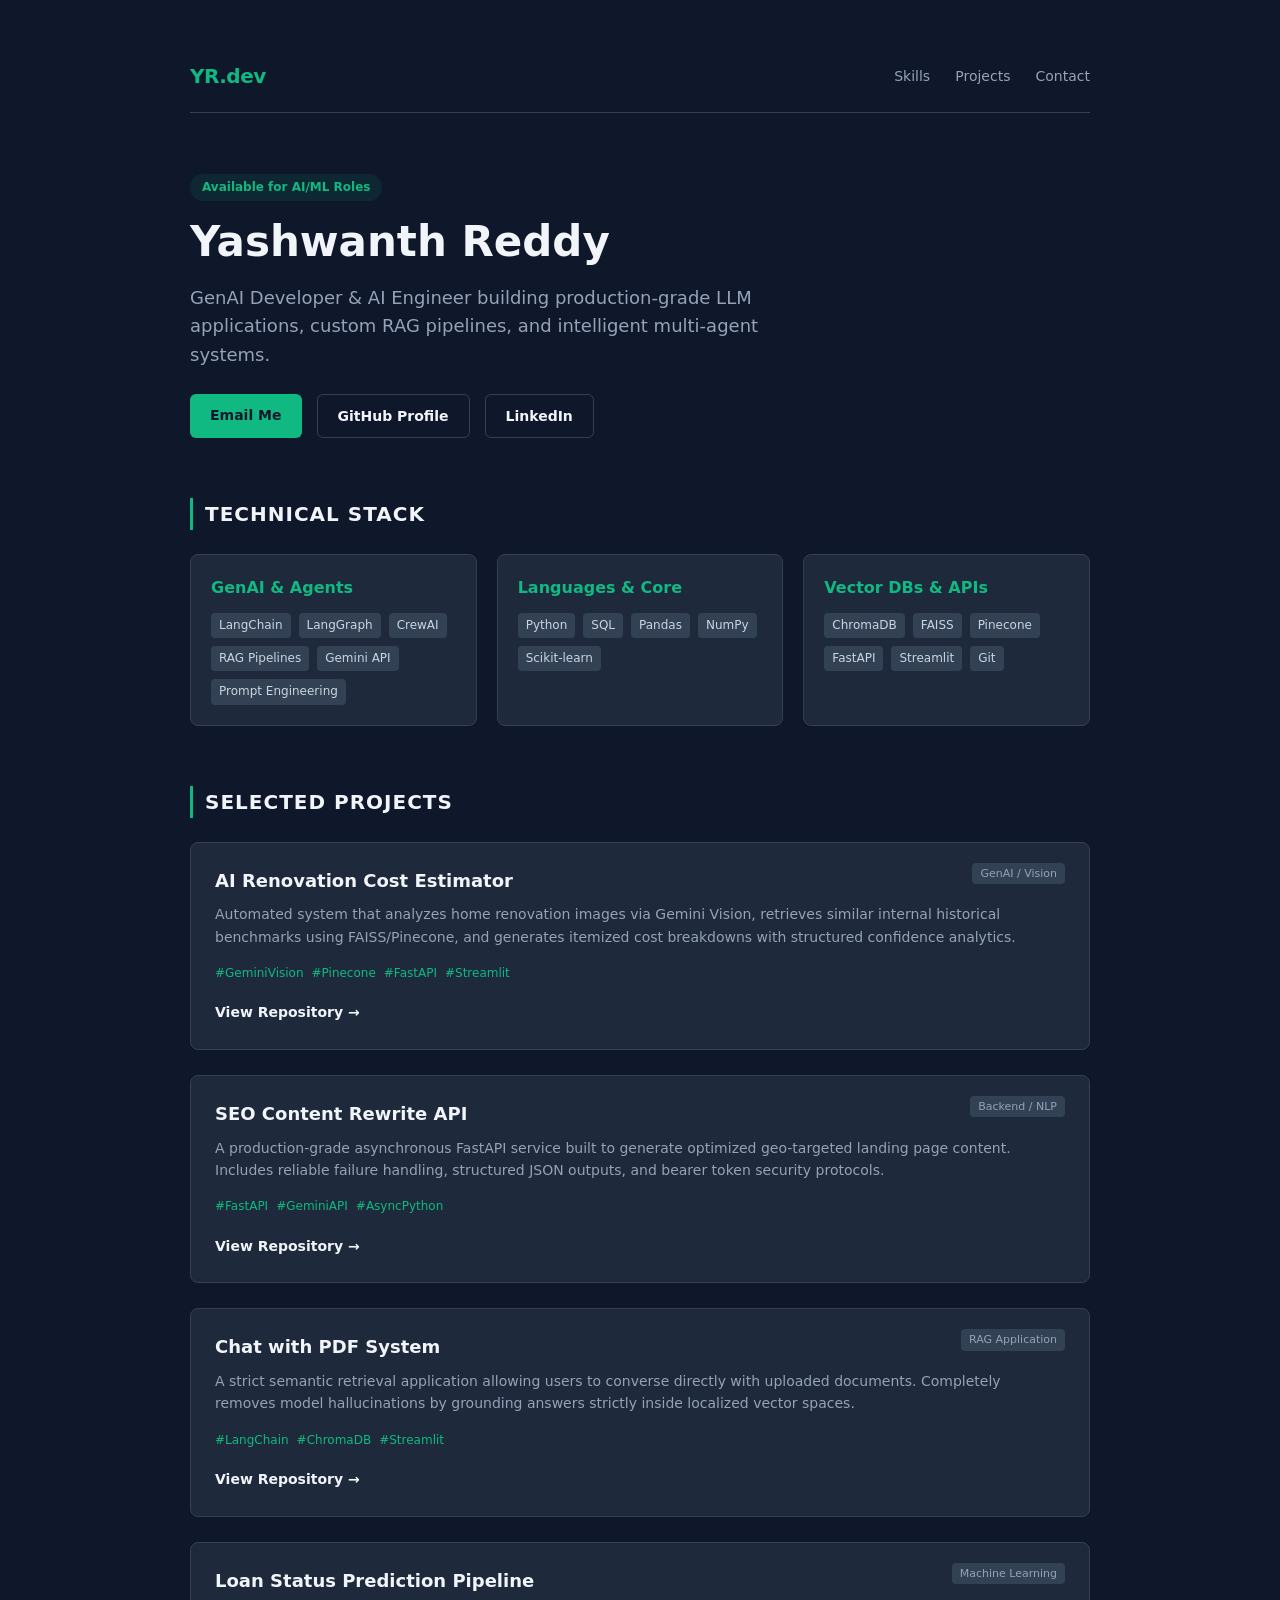
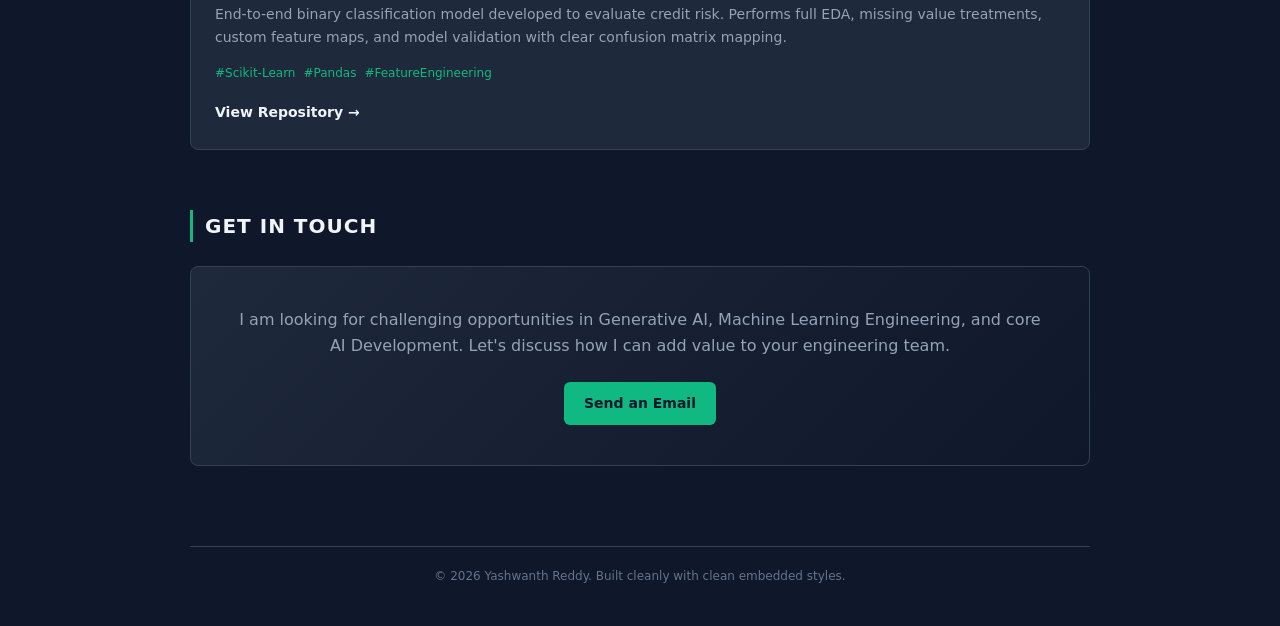
==== commit d5f3fd6a: "Update index.html" ====
--- a/index.html
+++ b/index.html
@@ -1 +1,395 @@
-<!DOCTYPE html><html lang="en"><head><meta charset="UTF-8"/><meta name="viewport" content="width=device-width, initial-scale=1.0"/><title>Yeshwanth Reddy — GenAI Developer</title><link href="https://fonts.googleapis.com/css2?family=Space+Mono:wght@400;700&family=Syne:wght@400;600;800&display=swap" rel="stylesheet"/><link rel="stylesheet" href="style.css"></head><body><div id="cursor"></div><div id="cursor-ring"></div><nav>  <div class="nav-logo">YR.dev</div>  <ul class="nav-links">    <li><a href="#skills">Skills</a></li>    <li><a href="#projects">Projects</a></li>    <li><a href="#about">About</a></li>    <li><a href="#contact">Contact</a></li>  </ul></nav><section id="hero">  <div class="hero-left">    <p class="hero-tag">> GenAI Developer Intern @ Quantum IT Innovation — Hyderabad</p>    <h1 class="hero-name">      Yashwanth<br><span class="accent">Reddy</span>    </h1>    <p class="hero-role">      <span>GenAI Developer</span> &amp; AI Engineer<span class="cursor-blink"></span>    </p>    <div class="hero-btns">      <a href="#contact" class="btn-primary">Hire Me</a>      <a href="#projects" class="btn-outline">View Projects</a>      <a href="https://github.com/Yashreddy05" target="_blank" class="btn-outline">GitHub</a>    </div>  </div>  <div class="hero-right">    <div class="avatar-wrap">      <div class="avatar-ring"></div>      <div class="avatar-ring2"></div>      <div class="avatar-circle">        <div class="avatar-inner">          <div class="avatar-initials">YR</div>        </div>      </div>      <div class="avatar-status">        <div class="status-dot"></div>        Open to work      </div>    </div>  </div></section><div class="stats-bar">  <div class="stat-item" style="animation-delay:0.1s">    <span class="stat-num">2</span>    <span class="stat-label">Internships</span>  </div>  <div class="stat-item" style="animation-delay:0.2s">    <span class="stat-num">5+</span>    <span class="stat-label">AI Projects</span>  </div>  <div class="stat-item" style="animation-delay:0.3s">    <span class="stat-num">4+</span>    <span class="stat-label">LLM Apps Built</span>  </div>  <div class="stat-item" style="animation-delay:0.4s">    <span class="stat-num">∞</span>    <span class="stat-label">Curiosity</span>  </div></div><section id="skills">  <div class="sec-header reveal">    <span class="sec-num">01 //</span>    <h2 class="sec-title">Tech Stack</h2>    <div class="sec-line"></div>  </div>  <div class="skills-grid">    <div class="skill-card reveal" style="animation-delay:0.1s">      <div class="skill-cat">Languages & Data</div>      <div class="skill-tags">        <span class="skill-tag">Python</span>        <span class="skill-tag">SQL</span>        <span class="skill-tag">Pandas</span>        <span class="skill-tag">NumPy</span>      </div>    </div>    <div class="skill-card reveal" style="animation-delay:0.2s">      <div class="skill-cat">GenAI & Agentic AI</div>      <div class="skill-tags">        <span class="skill-tag">LangChain</span>        <span class="skill-tag">LangGraph</span>        <span class="skill-tag">CrewAI</span>        <span class="skill-tag">RAG</span>        <span class="skill-tag">Gemini API</span>        <span class="skill-tag">Prompt Engineering</span>      </div>    </div>    <div class="skill-card reveal" style="animation-delay:0.3s">      <div class="skill-cat">Vector DBs & Retrieval</div>      <div class="skill-tags">        <span class="skill-tag">ChromaDB</span>        <span class="skill-tag">FAISS</span>        <span class="skill-tag">Pinecone</span>        <span class="skill-tag">Embeddings</span>      </div>    </div>    <div class="skill-card reveal" style="animation-delay:0.4s">      <div class="skill-cat">Frameworks & APIs</div>      <div class="skill-tags">        <span class="skill-tag">FastAPI</span>        <span class="skill-tag">Streamlit</span>        <span class="skill-tag">APScheduler</span>        <span class="skill-tag">RingCentral SDK</span>        <span class="skill-tag">Git</span>        <span class="skill-tag">SQLite</span>      </div>    </div>    <div class="skill-card reveal" style="animation-delay:0.5s">      <div class="skill-cat">Machine Learning</div>      <div class="skill-tags">        <span class="skill-tag">Scikit-learn</span>        <span class="skill-tag">Classification</span>        <span class="skill-tag">Regression</span>        <span class="skill-tag">Feature Engineering</span>        <span class="skill-tag">OpenCV</span>      </div>    </div>    <div class="skill-card reveal" style="animation-delay:0.6s">      <div class="skill-cat">Currently Learning</div>      <div class="skill-tags">        <span class="skill-tag">Docker</span>        <span class="skill-tag">Fine-tuning LLMs</span>        <span class="skill-tag">MLOps</span>        <span class="skill-tag">AWS</span>        <span class="skill-tag">LLM Evals</span>      </div>    </div>  </div></section><section id="projects">  <div class="sec-header reveal">    <span class="sec-num">02 //</span>    <h2 class="sec-title">Projects</h2>    <div class="sec-line"></div>  </div>  <div class="projects-grid">    <div class="project-card reveal" style="animation-delay:0.1s">      <div class="live-badge"><div class="live-dot"></div>Production · Internship</div>      <div class="project-type">GenAI · Vision · RAG</div>      <h3 class="project-title">AI Renovation Cost Estimator</h3>      <p class="project-desc">Upload renovation photos and get instant AI-powered cost estimates. Uses Gemini Vision for image analysis, FAISS/Pinecone for retrieving similar past projects, and outputs structured JSON with cost breakdowns and confidence scores.</p>      <div class="project-stack">        <span class="stack-tag">Gemini Vision</span>        <span class="stack-tag">Pinecone</span>        <span class="stack-tag">FAISS</span>        <span class="stack-tag">Streamlit</span>        <span class="stack-tag">FastAPI</span>      </div>      <a href="https://github.com/Yashreddy05" target="_blank" class="project-link">View on GitHub →</a>    </div>    <div class="project-card reveal" style="animation-delay:0.2s">      <div class="live-badge"><div class="live-dot"></div>Production · Internship</div>      <div class="project-type">GenAI · API · NLP</div>      <h3 class="project-title">SEO Content Rewrite API</h3>      <p class="project-desc">Production FastAPI service powering automated SEO content generation for MeinHaus city landing pages. Generates meta titles, descriptions, introductions and FAQs via Gemini with retry logic, async I/O, and Bearer token auth.</p>      <div class="project-stack">        <span class="stack-tag">FastAPI</span>        <span class="stack-tag">Gemini API</span>        <span class="stack-tag">Async Python</span>        <span class="stack-tag">HTTPX</span>      </div>      <a href="https://github.com/Yashreddy05" target="_blank" class="project-link">View on GitHub →</a>    </div>    <div class="project-card reveal" style="animation-delay:0.3s">      <div class="project-type">GenAI · RAG</div>      <h3 class="project-title">Chat with PDF</h3>      <p class="project-desc">Upload any PDF and have a full conversation with it. Built using RAG — retrieves the most relevant chunks semantically and grounds Gemini's answers to your document only. Zero hallucination.</p>      <div class="project-stack">        <span class="stack-tag">LangChain</span>        <span class="stack-tag">Gemini API</span>        <span class="stack-tag">ChromaDB</span>        <span class="stack-tag">Streamlit</span>      </div>      <a href="https://github.com/Yashreddy05/chat-with-pdf-rag" target="_blank" class="project-link">View on GitHub →</a>    </div>    <div class="project-card reveal" style="animation-delay:0.4s">      <div class="project-type">GenAI · Automation</div>      <h3 class="project-title">Resume to CSV Extractor</h3>      <p class="project-desc">Upload a ZIP of PDF/DOCX resumes and extract structured data — Name, Email, Phone, Skills, Experience — into a downloadable CSV. Uses LangChain structured output with TypedDict for zero-parsing code.</p>      <div class="project-stack">        <span class="stack-tag">LangChain</span>        <span class="stack-tag">Gemini API</span>        <span class="stack-tag">Streamlit</span>        <span class="stack-tag">PyMuPDF</span>      </div>      <a href="https://github.com/Yashreddy05/resume-to-csv-extractor" target="_blank" class="project-link">View on GitHub →</a>    </div>    <div class="project-card reveal" style="animation-delay:0.5s">      <div class="project-type">Machine Learning · FinTech</div>      <h3 class="project-title">Loan Status Prediction</h3>      <p class="project-desc">Binary classification pipeline predicting loan repayment likelihood from applicant data. Full EDA, feature engineering, Logistic Regression model with evaluation using accuracy, confusion matrix and classification report.</p>      <div class="project-stack">        <span class="stack-tag">Scikit-learn</span>        <span class="stack-tag">Pandas</span>
+<!DOCTYPE html>
+<html lang="en">
+<head>
+    <meta charset="UTF-8">
+    <meta name="viewport" content="width=device-width, initial-scale=1.0">
+    <title>Yashwanth Reddy — GenAI Developer</title>
+    <style>
+        /* CLEAN & NEAT MINIMALIST THEME */
+        * {
+            margin: 0;
+            padding: 0;
+            box-sizing: border-box;
+            font-family: system-ui, -apple-system, BlinkMacSystemFont, 'Segoe UI', Roboto, sans-serif;
+        }
+
+        body {
+            background-color: #0f172a; /* Premium Dark Slate */
+            color: #f8fafc;
+            line-height: 1.6;
+            padding: 0 20px;
+        }
+
+        .container {
+            max-width: 900px;
+            margin: 0 auto;
+            padding: 40px 0;
+        }
+
+        /* NAVBAR */
+        nav {
+            display: flex;
+            justify-content: space-between;
+            align-items: center;
+            padding: 20px 0;
+            border-bottom: 1px solid #334155;
+            margin-bottom: 60px;
+        }
+
+        .logo {
+            font-size: 20px;
+            font-weight: 700;
+            color: #10b981; /* Emerald Accent */
+            letter-spacing: -0.5px;
+        }
+
+        .nav-links a {
+            color: #94a3b8;
+            text-decoration: none;
+            margin-left: 20px;
+            font-size: 14px;
+            transition: color 0.2s;
+        }
+
+        .nav-links a:hover {
+            color: #10b981;
+        }
+
+        /* HERO SECTION */
+        header {
+            margin-bottom: 60px;
+        }
+
+        .tag {
+            display: inline-block;
+            background: rgba(16, 185, 129, 0.1);
+            color: #10b981;
+            padding: 4px 12px;
+            border-radius: 20px;
+            font-size: 12px;
+            font-weight: 600;
+            margin-bottom: 16px;
+        }
+
+        h1 {
+            font-size: 42px;
+            font-weight: 800;
+            line-height: 1.2;
+            margin-bottom: 16px;
+            color: #f1f5f9;
+        }
+
+        .subtitle {
+            font-size: 18px;
+            color: #94a3b8;
+            max-width: 600px;
+            margin-bottom: 24px;
+        }
+
+        .links {
+            display: flex;
+            gap: 15px;
+        }
+
+        .btn {
+            display: inline-block;
+            padding: 10px 20px;
+            border-radius: 6px;
+            font-size: 14px;
+            font-weight: 600;
+            text-decoration: none;
+            transition: all 0.2s;
+        }
+
+        .btn-primary {
+            background-color: #10b981;
+            color: #0f172a;
+        }
+
+        .btn-primary:hover {
+            background-color: #059669;
+        }
+
+        .btn-secondary {
+            border: 1px solid #334155;
+            color: #f1f5f9;
+        }
+
+        .btn-secondary:hover {
+            background-color: #1e293b;
+            border-color: #475569;
+        }
+
+        /* SECTION STYLES */
+        section {
+            margin-bottom: 60px;
+        }
+
+        h2 {
+            font-size: 20px;
+            color: #f1f5f9;
+            margin-bottom: 24px;
+            border-left: 3px solid #10b981;
+            padding-left: 12px;
+            text-transform: uppercase;
+            letter-spacing: 1px;
+        }
+
+        /* SKILLS GRID */
+        .skills-grid {
+            display: grid;
+            grid-template-columns: repeat(auto-fit, minmax(250px, 1fr));
+            gap: 20px;
+        }
+
+        .skill-card {
+            background: #1e293b;
+            border: 1px solid #334155;
+            padding: 20px;
+            border-radius: 8px;
+        }
+
+        .skill-card h3 {
+            font-size: 16px;
+            color: #10b981;
+            margin-bottom: 12px;
+        }
+
+        .skill-tags {
+            display: flex;
+            flex-wrap: wrap;
+            gap: 8px;
+        }
+
+        .tag-item {
+            background: #334155;
+            color: #cbd5e1;
+            font-size: 12px;
+            padding: 3px 8px;
+            border-radius: 4px;
+        }
+
+        /* PROJECTS LIST */
+        .projects-list {
+            display: flex;
+            flex-direction: column;
+            gap: 25px;
+        }
+
+        .project-card {
+            background: #1e293b;
+            border: 1px solid #334155;
+            padding: 24px;
+            border-radius: 8px;
+            position: relative;
+        }
+
+        .project-badge {
+            position: absolute;
+            top: 20px;
+            right: 24px;
+            font-size: 11px;
+            background: #334155;
+            color: #94a3b8;
+            padding: 2px 8px;
+            border-radius: 4px;
+        }
+
+        .project-title {
+            font-size: 18px;
+            margin-bottom: 8px;
+            color: #f1f5f9;
+        }
+
+        .project-desc {
+            color: #94a3b8;
+            font-size: 14px;
+            margin-bottom: 16px;
+        }
+
+        .project-tech {
+            display: flex;
+            flex-wrap: wrap;
+            gap: 8px;
+            margin-bottom: 16px;
+        }
+
+        .tech-pill {
+            color: #10b981;
+            font-size: 12px;
+            font-weight: 500;
+        }
+
+        .project-link {
+            color: #f1f5f9;
+            text-decoration: none;
+            font-size: 14px;
+            font-weight: 600;
+        }
+
+        .project-link:hover {
+            text-decoration: underline;
+        }
+
+        /* CONTACT */
+        .contact-box {
+            background: linear-gradient(135deg, #1e293b 0%, #0f172a 100%);
+            border: 1px solid #334155;
+            padding: 40px;
+            border-radius: 8px;
+            text-align: center;
+        }
+
+        .contact-box p {
+            color: #94a3b8;
+            margin-bottom: 24px;
+        }
+
+        /* FOOTER */
+        footer {
+            text-align: center;
+            color: #64748b;
+            font-size: 12px;
+            margin-top: 80px;
+            padding-top: 20px;
+            border-top: 1px solid #334155;
+        }
+
+        @media (max-width: 600px) {
+            h1 { font-size: 32px; }
+            .container { padding: 20px 0; }
+        }
+    </style>
+</head>
+<body>
+
+    <div class="container">
+        <nav>
+            <div class="logo">YR.dev</div>
+            <div class="nav-links">
+                <a href="#skills">Skills</a>
+                <a href="#projects">Projects</a>
+                <a href="#contact">Contact</a>
+            </div>
+        </nav>
+
+        <header>
+            <span class="tag">Available for AI/ML Roles</span>
+            <h1>Yashwanth Reddy</h1>
+            <p class="subtitle">GenAI Developer & AI Engineer building production-grade LLM applications, custom RAG pipelines, and intelligent multi-agent systems.</p>
+            <div class="links">
+                <a href="mailto:yashwanthreddyjakka05@gmail.com" class="btn btn-primary">Email Me</a>
+                <a href="https://github.com/Yashreddy05" target="_blank" class="btn btn-secondary">GitHub Profile</a>
+                <a href="https://www.linkedin.com/in/yashwanth-reddyy05" target="_blank" class="btn btn-secondary">LinkedIn</a>
+            </div>
+        </header>
+
+        <section id="skills">
+            <h2>Technical Stack</h2>
+            <div class="skills-grid">
+                <div class="skill-card">
+                    <h3>GenAI & Agents</h3>
+                    <div class="skill-tags">
+                        <span class="tag-item">LangChain</span>
+                        <span class="tag-item">LangGraph</span>
+                        <span class="tag-item">CrewAI</span>
+                        <span class="tag-item">RAG Pipelines</span>
+                        <span class="tag-item">Gemini API</span>
+                        <span class="tag-item">Prompt Engineering</span>
+                    </div>
+                </div>
+                <div class="skill-card">
+                    <h3>Languages & Core</h3>
+                    <div class="skill-tags">
+                        <span class="tag-item">Python</span>
+                        <span class="tag-item">SQL</span>
+                        <span class="tag-item">Pandas</span>
+                        <span class="tag-item">NumPy</span>
+                        <span class="tag-item">Scikit-learn</span>
+                    </div>
+                </div>
+                <div class="skill-card">
+                    <h3>Vector DBs & APIs</h3>
+                    <div class="skill-tags">
+                        <span class="tag-item">ChromaDB</span>
+                        <span class="tag-item">FAISS</span>
+                        <span class="tag-item">Pinecone</span>
+                        <span class="tag-item">FastAPI</span>
+                        <span class="tag-item">Streamlit</span>
+                        <span class="tag-item">Git</span>
+                    </div>
+                </div>
+            </div>
+        </section>
+
+        <section id="projects">
+            <h2>Selected Projects</h2>
+            <div class="projects-list">
+                
+                <div class="project-card">
+                    <span class="project-badge">GenAI / Vision</span>
+                    <h3 class="project-title">AI Renovation Cost Estimator</h3>
+                    <p class="project-desc">Automated system that analyzes home renovation images via Gemini Vision, retrieves similar internal historical benchmarks using FAISS/Pinecone, and generates itemized cost breakdowns with structured confidence analytics.</p>
+                    <div class="project-tech">
+                        <span class="tech-pill">#GeminiVision</span>
+                        <span class="tech-pill">#Pinecone</span>
+                        <span class="tech-pill">#FastAPI</span>
+                        <span class="tech-pill">#Streamlit</span>
+                    </div>
+                    <a href="https://github.com/Yashreddy05" target="_blank" class="project-link">View Repository →</a>
+                </div>
+
+                <div class="project-card">
+                    <span class="project-badge">Backend / NLP</span>
+                    <h3 class="project-title">SEO Content Rewrite API</h3>
+                    <p class="project-desc">A production-grade asynchronous FastAPI service built to generate optimized geo-targeted landing page content. Includes reliable failure handling, structured JSON outputs, and bearer token security protocols.</p>
+                    <div class="project-tech">
+                        <span class="tech-pill">#FastAPI</span>
+                        <span class="tech-pill">#GeminiAPI</span>
+                        <span class="tech-pill">#AsyncPython</span>
+                    </div>
+                    <a href="https://github.com/Yashreddy05" target="_blank" class="project-link">View Repository →</a>
+                </div>
+
+                <div class="project-card">
+                    <span class="project-badge">RAG Application</span>
+                    <h3 class="project-title">Chat with PDF System</h3>
+                    <p class="project-desc">A strict semantic retrieval application allowing users to converse directly with uploaded documents. Completely removes model hallucinations by grounding answers strictly inside localized vector spaces.</p>
+                    <div class="project-tech">
+                        <span class="tech-pill">#LangChain</span>
+                        <span class="tech-pill">#ChromaDB</span>
+                        <span class="tech-pill">#Streamlit</span>
+                    </div>
+                    <a href="https://github.com/Yashreddy05/chat-with-pdf-rag" target="_blank" class="project-link">View Repository →</a>
+                </div>
+
+                <div class="project-card">
+                    <span class="project-badge">Machine Learning</span>
+                    <h3 class="project-title">Loan Status Prediction Pipeline</h3>
+                    <p class="project-desc">End-to-end binary classification model developed to evaluate credit risk. Performs full EDA, missing value treatments, custom feature maps, and model validation with clear confusion matrix mapping.</p>
+                    <div class="project-tech">
+                        <span class="tech-pill">#Scikit-Learn</span>
+                        <span class="tech-pill">#Pandas</span>
+                        <span class="tech-pill">#FeatureEngineering</span>
+                    </div>
+                    <a href="https://github.com/Yashreddy05/loan-status-prediction" target="_blank" class="project-link">View Repository →</a>
+                </div>
+
+            </div>
+        </section>
+
+        <section id="contact">
+            <h2>Get In Touch</h2>
+            <div class="contact-box">
+                <p>I am looking for challenging opportunities in Generative AI, Machine Learning Engineering, and core AI Development. Let's discuss how I can add value to your engineering team.</p>
+                <a href="mailto:yashwanthreddyjakka05@gmail.com" class="btn btn-primary">Send an Email</a>
+            </div>
+        </section>
+
+        <footer>
+            <p>&copy; 2026 Yashwanth Reddy. Built cleanly with clean embedded styles.</p>
+        </footer>
+    </div>
+
+</body>
+</html>
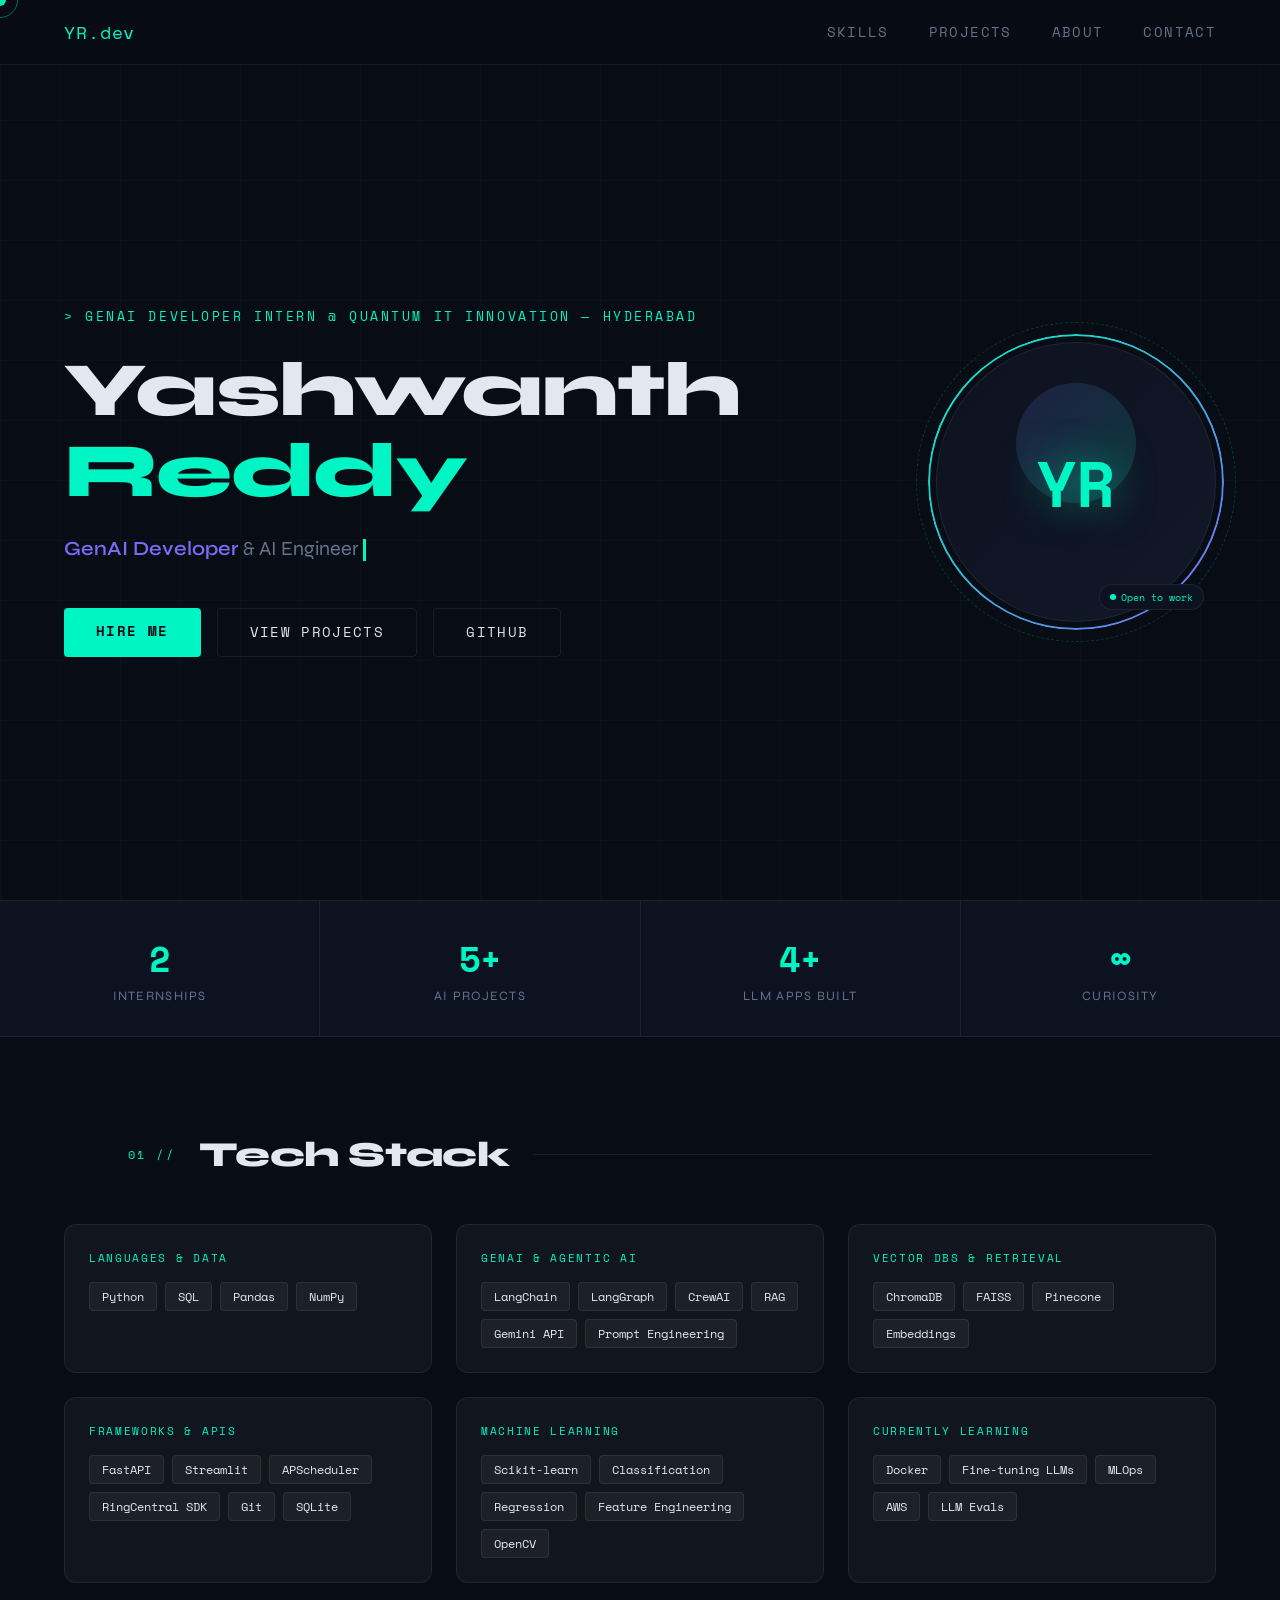
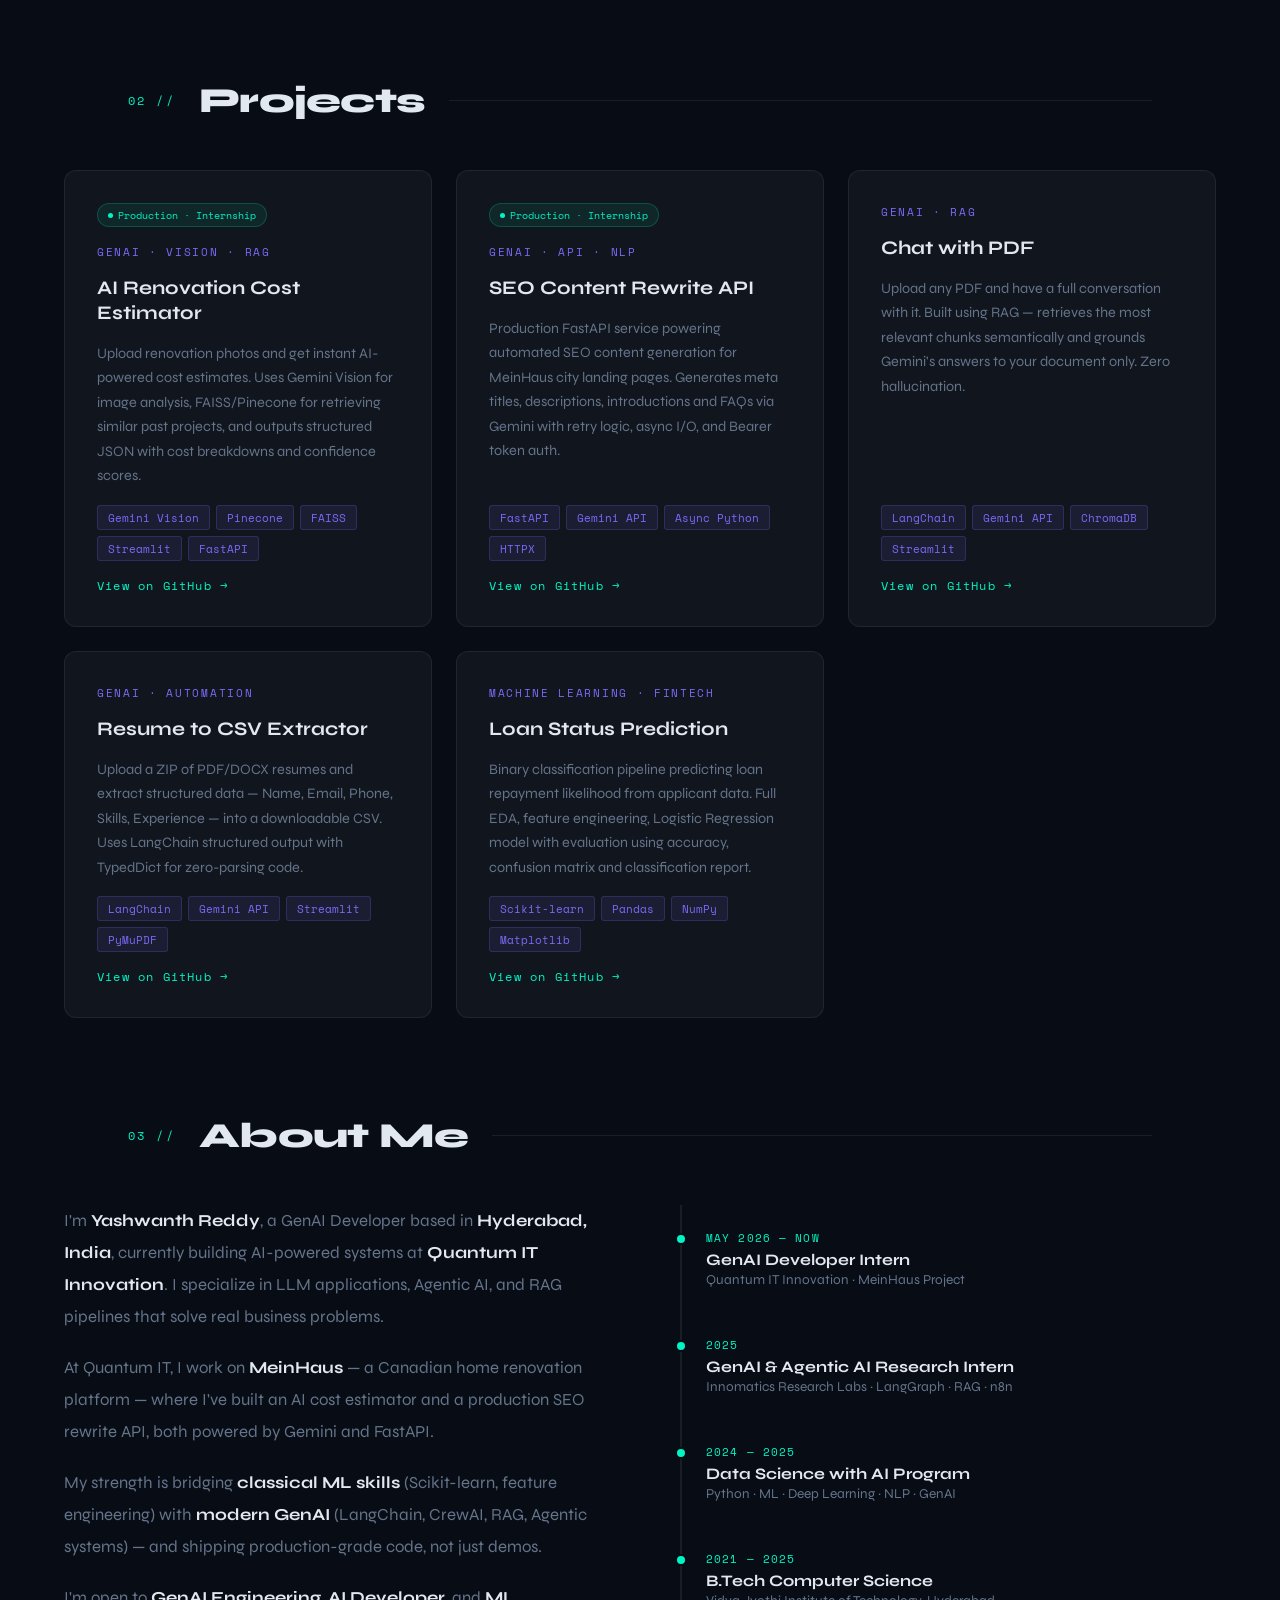
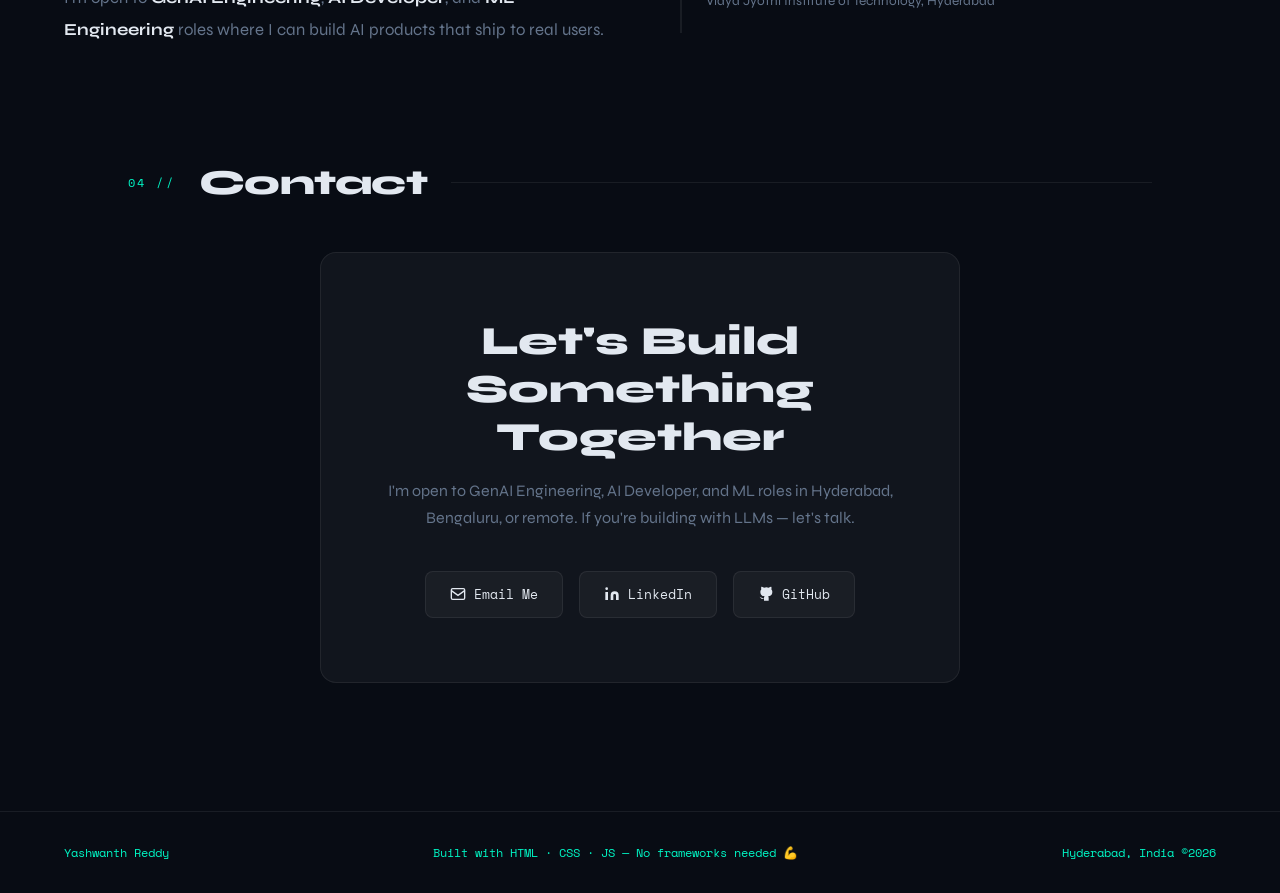
==== commit b7827a72: "Update print statement from 'Hello' to 'Goodbye'" ====
--- a/index.html
+++ b/index.html
@@ -1,395 +1,854 @@
 <!DOCTYPE html>
 <html lang="en">
 <head>
-    <meta charset="UTF-8">
-    <meta name="viewport" content="width=device-width, initial-scale=1.0">
-    <title>Yashwanth Reddy — GenAI Developer</title>
-    <style>
-        /* CLEAN & NEAT MINIMALIST THEME */
-        * {
-            margin: 0;
-            padding: 0;
-            box-sizing: border-box;
-            font-family: system-ui, -apple-system, BlinkMacSystemFont, 'Segoe UI', Roboto, sans-serif;
-        }
-
-        body {
-            background-color: #0f172a; /* Premium Dark Slate */
-            color: #f8fafc;
-            line-height: 1.6;
-            padding: 0 20px;
-        }
-
-        .container {
-            max-width: 900px;
-            margin: 0 auto;
-            padding: 40px 0;
-        }
-
-        /* NAVBAR */
-        nav {
-            display: flex;
-            justify-content: space-between;
-            align-items: center;
-            padding: 20px 0;
-            border-bottom: 1px solid #334155;
-            margin-bottom: 60px;
-        }
-
-        .logo {
-            font-size: 20px;
-            font-weight: 700;
-            color: #10b981; /* Emerald Accent */
-            letter-spacing: -0.5px;
-        }
-
-        .nav-links a {
-            color: #94a3b8;
-            text-decoration: none;
-            margin-left: 20px;
-            font-size: 14px;
-            transition: color 0.2s;
-        }
-
-        .nav-links a:hover {
-            color: #10b981;
-        }
-
-        /* HERO SECTION */
-        header {
-            margin-bottom: 60px;
-        }
-
-        .tag {
-            display: inline-block;
-            background: rgba(16, 185, 129, 0.1);
-            color: #10b981;
-            padding: 4px 12px;
-            border-radius: 20px;
-            font-size: 12px;
-            font-weight: 600;
-            margin-bottom: 16px;
-        }
-
-        h1 {
-            font-size: 42px;
-            font-weight: 800;
-            line-height: 1.2;
-            margin-bottom: 16px;
-            color: #f1f5f9;
-        }
-
-        .subtitle {
-            font-size: 18px;
-            color: #94a3b8;
-            max-width: 600px;
-            margin-bottom: 24px;
-        }
-
-        .links {
-            display: flex;
-            gap: 15px;
-        }
-
-        .btn {
-            display: inline-block;
-            padding: 10px 20px;
-            border-radius: 6px;
-            font-size: 14px;
-            font-weight: 600;
-            text-decoration: none;
-            transition: all 0.2s;
-        }
-
-        .btn-primary {
-            background-color: #10b981;
-            color: #0f172a;
-        }
-
-        .btn-primary:hover {
-            background-color: #059669;
-        }
-
-        .btn-secondary {
-            border: 1px solid #334155;
-            color: #f1f5f9;
-        }
-
-        .btn-secondary:hover {
-            background-color: #1e293b;
-            border-color: #475569;
-        }
-
-        /* SECTION STYLES */
-        section {
-            margin-bottom: 60px;
-        }
-
-        h2 {
-            font-size: 20px;
-            color: #f1f5f9;
-            margin-bottom: 24px;
-            border-left: 3px solid #10b981;
-            padding-left: 12px;
-            text-transform: uppercase;
-            letter-spacing: 1px;
-        }
-
-        /* SKILLS GRID */
-        .skills-grid {
-            display: grid;
-            grid-template-columns: repeat(auto-fit, minmax(250px, 1fr));
-            gap: 20px;
-        }
-
-        .skill-card {
-            background: #1e293b;
-            border: 1px solid #334155;
-            padding: 20px;
-            border-radius: 8px;
-        }
-
-        .skill-card h3 {
-            font-size: 16px;
-            color: #10b981;
-            margin-bottom: 12px;
-        }
-
-        .skill-tags {
-            display: flex;
-            flex-wrap: wrap;
-            gap: 8px;
-        }
-
-        .tag-item {
-            background: #334155;
-            color: #cbd5e1;
-            font-size: 12px;
-            padding: 3px 8px;
-            border-radius: 4px;
-        }
-
-        /* PROJECTS LIST */
-        .projects-list {
-            display: flex;
-            flex-direction: column;
-            gap: 25px;
-        }
-
-        .project-card {
-            background: #1e293b;
-            border: 1px solid #334155;
-            padding: 24px;
-            border-radius: 8px;
-            position: relative;
-        }
-
-        .project-badge {
-            position: absolute;
-            top: 20px;
-            right: 24px;
-            font-size: 11px;
-            background: #334155;
-            color: #94a3b8;
-            padding: 2px 8px;
-            border-radius: 4px;
-        }
-
-        .project-title {
-            font-size: 18px;
-            margin-bottom: 8px;
-            color: #f1f5f9;
-        }
-
-        .project-desc {
-            color: #94a3b8;
-            font-size: 14px;
-            margin-bottom: 16px;
-        }
-
-        .project-tech {
-            display: flex;
-            flex-wrap: wrap;
-            gap: 8px;
-            margin-bottom: 16px;
-        }
-
-        .tech-pill {
-            color: #10b981;
-            font-size: 12px;
-            font-weight: 500;
-        }
-
-        .project-link {
-            color: #f1f5f9;
-            text-decoration: none;
-            font-size: 14px;
-            font-weight: 600;
-        }
-
-        .project-link:hover {
-            text-decoration: underline;
-        }
-
-        /* CONTACT */
-        .contact-box {
-            background: linear-gradient(135deg, #1e293b 0%, #0f172a 100%);
-            border: 1px solid #334155;
-            padding: 40px;
-            border-radius: 8px;
-            text-align: center;
-        }
-
-        .contact-box p {
-            color: #94a3b8;
-            margin-bottom: 24px;
-        }
-
-        /* FOOTER */
-        footer {
-            text-align: center;
-            color: #64748b;
-            font-size: 12px;
-            margin-top: 80px;
-            padding-top: 20px;
-            border-top: 1px solid #334155;
-        }
-
-        @media (max-width: 600px) {
-            h1 { font-size: 32px; }
-            .container { padding: 20px 0; }
-        }
-    </style>
+<meta charset="UTF-8"/>
+<meta name="viewport" content="width=device-width, initial-scale=1.0"/>
+<meta name="description" content="Yashwanth Reddy — GenAI Developer building LLM applications, agentic AI systems, and RAG pipelines. Based in Hyderabad, India."/>
+<title>Yashwanth Reddy — GenAI Developer</title>
+<link href="https://fonts.googleapis.com/css2?family=Space+Mono:wght@400;700&family=Syne:wght@400;600;800&display=swap" rel="stylesheet"/>
+<style>
+:root {
+  --bg:       #080c14;
+  --bg2:      #0d1220;
+  --bg3:      #111827;
+  --accent:   #00f5c4;
+  --accent2:  #7c6af7;
+  --text:     #e2e8f0;
+  --muted:    #64748b;
+  --border:   rgba(255,255,255,0.07);
+  --card-bg:  rgba(255,255,255,0.04);
+  --glow:     0 0 40px rgba(0,245,196,0.12);
+}
+*, *::before, *::after { box-sizing:border-box; margin:0; padding:0; }
+html { scroll-behavior:smooth; }
+body {
+  background: var(--bg);
+  color: var(--text);
+  font-family: 'Syne', sans-serif;
+  overflow-x: hidden;
+}
+
+/* ── Custom cursor (fine pointers only, respects reduced motion) ── */
+@media (pointer: fine) {
+  body.cursor-ready { cursor:none; }
+  body.cursor-ready a, body.cursor-ready button { cursor:none; }
+}
+#cursor {
+  position: fixed; width:12px; height:12px;
+  background: var(--accent); border-radius:50%;
+  pointer-events:none; z-index:9999;
+  transform: translate(-50%,-50%);
+  transition: transform 0.1s, width 0.2s, height 0.2s, opacity 0.2s;
+  mix-blend-mode: difference;
+  display:none;
+}
+#cursor-ring {
+  position:fixed; width:36px; height:36px;
+  border:1px solid rgba(0,245,196,0.4); border-radius:50%;
+  pointer-events:none; z-index:9998;
+  transform:translate(-50%,-50%);
+  transition: transform 0.15s ease-out, width 0.3s, height 0.3s;
+  display:none;
+}
+
+/* ── Grid bg ── */
+body::before {
+  content:''; position:fixed; inset:0; z-index:0;
+  background-image:
+    linear-gradient(rgba(0,245,196,0.03) 1px, transparent 1px),
+    linear-gradient(90deg, rgba(0,245,196,0.03) 1px, transparent 1px);
+  background-size: 60px 60px;
+  pointer-events:none;
+}
+
+/* ── Focus visibility (accessibility) ── */
+a:focus-visible, button:focus-visible {
+  outline: 2px solid var(--accent);
+  outline-offset: 3px;
+  border-radius: 4px;
+}
+
+/* ── Nav ── */
+nav {
+  position: fixed; top:0; left:0; right:0; z-index:100;
+  display:flex; align-items:center; justify-content:space-between;
+  padding: 1.2rem 4rem;
+  background: rgba(8,12,20,0.85);
+  backdrop-filter: blur(20px);
+  border-bottom: 1px solid var(--border);
+}
+.nav-logo {
+  font-family:'Space Mono', monospace;
+  font-size:1.1rem; color:var(--accent);
+  letter-spacing:0.05em;
+}
+.nav-links { display:flex; gap:2.5rem; list-style:none; }
+.nav-links a {
+  font-size:0.85rem; color:var(--muted);
+  text-decoration:none; letter-spacing:0.1em;
+  text-transform:uppercase;
+  transition: color 0.2s;
+  font-family:'Space Mono',monospace;
+}
+.nav-links a:hover { color:var(--accent); }
+
+/* ── Sections ── */
+section { position:relative; z-index:1; }
+
+/* ── Hero ── */
+#hero {
+  min-height:100vh;
+  display:flex; align-items:center;
+  padding: 8rem 4rem 4rem;
+  gap: 5rem;
+}
+.hero-left { flex:1; }
+.hero-tag {
+  font-family:'Space Mono',monospace;
+  font-size:0.8rem; color:var(--accent);
+  letter-spacing:0.2em; text-transform:uppercase;
+  margin-bottom:1.5rem;
+  opacity:0; animation: fadeUp 0.6s 0.2s forwards;
+}
+.hero-name {
+  font-size: clamp(3rem, 6vw, 5.5rem);
+  font-weight:800; line-height:1.05;
+  letter-spacing:-0.02em;
+  opacity:0; animation: fadeUp 0.6s 0.4s forwards;
+}
+.hero-name .accent { color:var(--accent); }
+.hero-role {
+  font-size:1.25rem; color:var(--muted);
+  margin:1.5rem 0 2.5rem;
+  font-weight:400;
+  opacity:0; animation: fadeUp 0.6s 0.6s forwards;
+  min-height: 1.6em;
+}
+.hero-role span {
+  color:var(--accent2);
+  font-weight:600;
+}
+.hero-btns {
+  display:flex; gap:1rem; flex-wrap:wrap;
+  opacity:0; animation: fadeUp 0.6s 0.8s forwards;
+}
+.btn-primary {
+  padding:0.85rem 2rem;
+  background: var(--accent); color:#080c14;
+  font-family:'Space Mono',monospace;
+  font-size:0.85rem; font-weight:700;
+  letter-spacing:0.1em; text-transform:uppercase;
+  text-decoration:none; border:none;
+  border-radius:4px;
+  transition: transform 0.2s, box-shadow 0.2s;
+}
+.btn-primary:hover {
+  transform:translateY(-3px);
+  box-shadow: 0 8px 30px rgba(0,245,196,0.35);
+}
+.btn-outline {
+  padding:0.85rem 2rem;
+  background:transparent;
+  color:var(--text); border:1px solid var(--border);
+  font-family:'Space Mono',monospace;
+  font-size:0.85rem; letter-spacing:0.1em; text-transform:uppercase;
+  text-decoration:none; border-radius:4px;
+  transition: border-color 0.2s, color 0.2s, transform 0.2s;
+}
+.btn-outline:hover {
+  border-color:var(--accent); color:var(--accent);
+  transform:translateY(-3px);
+}
+
+/* ── Avatar ── */
+.hero-right {
+  flex-shrink:0;
+  opacity:0; animation: fadeIn 1s 0.6s forwards;
+}
+.avatar-wrap {
+  position:relative; width:280px; height:280px;
+}
+.avatar-ring {
+  position:absolute; inset:-8px;
+  border-radius:50%;
+  border:2px solid transparent;
+  background: linear-gradient(135deg, var(--accent), var(--accent2)) border-box;
+  -webkit-mask: linear-gradient(#fff 0 0) padding-box, linear-gradient(#fff 0 0);
+  -webkit-mask-composite: destination-out;
+  mask-composite: exclude;
+  animation: spin 8s linear infinite;
+}
+.avatar-ring2 {
+  position:absolute; inset:-20px;
+  border-radius:50%;
+  border:1px dashed rgba(0,245,196,0.2);
+  animation: spin 20s linear infinite reverse;
+}
+.avatar-circle {
+  width:280px; height:280px; border-radius:50%;
+  background: linear-gradient(135deg, #0d1220 0%, #111827 100%);
+  border:1px solid var(--border);
+  display:flex; align-items:center; justify-content:center;
+  overflow:hidden; position:relative;
+}
+.avatar-inner {
+  position:relative; width:100%; height:100%;
+  display:flex; align-items:center; justify-content:center;
+}
+.avatar-inner::before {
+  content:''; position:absolute;
+  width:120px; height:120px; border-radius:50%;
+  background: linear-gradient(135deg, var(--accent2), var(--accent));
+  opacity:0.15; top:40px;
+}
+.avatar-initials {
+  font-family:'Space Mono',monospace;
+  font-size:4rem; font-weight:700;
+  color:var(--accent);
+  position:relative; z-index:1;
+  text-shadow: 0 0 40px rgba(0,245,196,0.5);
+}
+.avatar-status {
+  position:absolute; bottom:12px; right:12px;
+  background: var(--bg2); border:1px solid var(--border);
+  border-radius:20px; padding:4px 10px;
+  font-family:'Space Mono',monospace; font-size:0.65rem;
+  color:var(--accent); display:flex; align-items:center; gap:5px;
+}
+.status-dot {
+  width:6px; height:6px; border-radius:50%;
+  background:var(--accent);
+  animation: pulse 2s infinite;
+}
+
+/* ── Stats ── */
+.stats-bar {
+  display:flex; gap:0; border-top:1px solid var(--border);
+  border-bottom:1px solid var(--border);
+  margin: 0 0 6rem;
+  background: var(--bg2);
+}
+.stat-item {
+  flex:1; padding:2rem;
+  border-right:1px solid var(--border);
+  text-align:center;
+  opacity:0; animation: fadeUp 0.5s forwards;
+}
+.stat-item:last-child { border-right:none; }
+.stat-num {
+  font-family:'Space Mono',monospace;
+  font-size:2.2rem; font-weight:700; color:var(--accent);
+  display:block;
+}
+.stat-label { font-size:0.8rem; color:var(--muted); margin-top:4px; letter-spacing:0.1em; text-transform:uppercase; }
+
+/* ── Section header ── */
+.sec-header {
+  padding: 0 4rem;
+  margin-bottom: 3rem;
+  display:flex; align-items:center; gap:1.5rem;
+}
+.sec-num {
+  font-family:'Space Mono',monospace;
+  font-size:0.75rem; color:var(--accent); letter-spacing:0.2em;
+}
+.sec-title {
+  font-size:2.2rem; font-weight:800; letter-spacing:-0.02em;
+}
+.sec-line {
+  flex:1; height:1px; background:var(--border);
+}
+
+/* ── Skills ── */
+#skills { padding:0 4rem 6rem; }
+.skills-grid {
+  display:grid;
+  grid-template-columns: repeat(auto-fill, minmax(300px,1fr));
+  gap:1.5rem;
+}
+.skill-card {
+  background:var(--card-bg);
+  border:1px solid var(--border);
+  border-radius:12px; padding:1.5rem;
+  transition: border-color 0.3s, transform 0.3s, box-shadow 0.3s;
+  opacity:0; animation: fadeUp 0.5s forwards;
+}
+.skill-card:hover {
+  border-color:rgba(0,245,196,0.3);
+  transform:translateY(-4px);
+  box-shadow: var(--glow);
+}
+.skill-cat {
+  font-family:'Space Mono',monospace;
+  font-size:0.7rem; color:var(--accent); letter-spacing:0.15em;
+  text-transform:uppercase; margin-bottom:1rem;
+}
+.skill-tags { display:flex; flex-wrap:wrap; gap:8px; }
+.skill-tag {
+  padding:5px 12px;
+  background:rgba(255,255,255,0.05);
+  border:1px solid var(--border);
+  border-radius:4px;
+  font-family:'Space Mono',monospace;
+  font-size:0.75rem; color:var(--text);
+  transition: background 0.2s, border-color 0.2s, color 0.2s;
+}
+.skill-tag:hover {
+  background:rgba(0,245,196,0.1);
+  border-color:rgba(0,245,196,0.4);
+  color:var(--accent);
+}
+
+/* ── Projects ── */
+#projects { padding:0 4rem 6rem; }
+.projects-grid {
+  display:grid;
+  grid-template-columns: repeat(auto-fill, minmax(340px,1fr));
+  gap:1.5rem;
+}
+.project-card {
+  background:var(--card-bg);
+  border:1px solid var(--border);
+  border-radius:12px; padding:2rem;
+  display:flex; flex-direction:column; gap:1rem;
+  transition: border-color 0.3s, transform 0.3s, box-shadow 0.3s;
+  opacity:0; animation: fadeUp 0.5s forwards;
+  position:relative; overflow:hidden;
+}
+.project-card::before {
+  content:''; position:absolute; top:0; left:0; right:0; height:2px;
+  background: linear-gradient(90deg, var(--accent), var(--accent2));
+  transform:scaleX(0); transform-origin:left;
+  transition: transform 0.3s;
+}
+.project-card:hover::before { transform:scaleX(1); }
+.project-card:hover {
+  border-color:rgba(124,106,247,0.3);
+  transform:translateY(-6px);
+  box-shadow: 0 20px 60px rgba(124,106,247,0.1);
+}
+.project-type {
+  font-family:'Space Mono',monospace;
+  font-size:0.7rem; color:var(--accent2); letter-spacing:0.15em;
+  text-transform:uppercase;
+}
+.project-title {
+  font-size:1.2rem; font-weight:700; line-height:1.3;
+}
+.project-desc { font-size:0.9rem; color:var(--muted); line-height:1.7; }
+.project-stack { display:flex; flex-wrap:wrap; gap:6px; margin-top:auto; }
+.stack-tag {
+  padding:3px 10px;
+  background:rgba(124,106,247,0.1);
+  border:1px solid rgba(124,106,247,0.2);
+  border-radius:3px;
+  font-family:'Space Mono',monospace;
+  font-size:0.7rem; color:var(--accent2);
+}
+.project-link {
+  font-family:'Space Mono',monospace;
+  font-size:0.75rem; color:var(--accent);
+  text-decoration:none; letter-spacing:0.1em;
+  display:inline-flex; align-items:center; gap:6px;
+  transition:gap 0.2s;
+}
+.project-link:hover { gap:10px; }
+/* Live badge */
+.live-badge {
+  display:inline-flex; align-items:center; gap:5px;
+  font-family:'Space Mono',monospace; font-size:0.65rem;
+  color:#00f5c4; background:rgba(0,245,196,0.08);
+  border:1px solid rgba(0,245,196,0.2);
+  border-radius:20px; padding:3px 10px;
+  width:fit-content;
+}
+.live-dot {
+  width:5px; height:5px; border-radius:50%;
+  background:var(--accent); animation:pulse 2s infinite;
+}
+
+/* ── About ── */
+#about { padding:0 4rem 6rem; }
+.about-grid {
+  display:grid; grid-template-columns:1fr 1fr; gap:3rem;
+  align-items:start;
+}
+.about-text { font-size:1.05rem; color:var(--muted); line-height:1.9; }
+.about-text p { margin-bottom:1.2rem; }
+.about-text strong { color:var(--text); }
+.timeline { display:flex; flex-direction:column; gap:0; }
+.timeline-item {
+  padding:1.5rem; border-left:2px solid var(--border);
+  margin-left:1rem; position:relative;
+  transition:border-color 0.3s;
+}
+.timeline-item:hover { border-color:var(--accent); }
+.timeline-dot {
+  position:absolute; left:-7px; top:1.75rem;
+  width:12px; height:12px; border-radius:50%;
+  background:var(--accent); border:2px solid var(--bg);
+}
+.timeline-date {
+  font-family:'Space Mono',monospace;
+  font-size:0.7rem; color:var(--accent); margin-bottom:4px;
+  letter-spacing:0.1em;
+}
+.timeline-role { font-size:1rem; font-weight:700; }
+.timeline-org  { font-size:0.85rem; color:var(--muted); margin-top:2px; }
+
+/* ── Contact ── */
+#contact {
+  padding:0 4rem 8rem;
+  text-align:center;
+}
+.contact-inner {
+  max-width:640px; margin:0 auto;
+  background:var(--card-bg);
+  border:1px solid var(--border);
+  border-radius:16px; padding:4rem;
+}
+.contact-title { font-size:2.5rem; font-weight:800; margin-bottom:1rem; }
+.contact-sub { color:var(--muted); margin-bottom:2.5rem; line-height:1.7; }
+.contact-links { display:flex; gap:1rem; justify-content:center; flex-wrap:wrap; }
+.contact-link {
+  display:flex; align-items:center; gap:8px;
+  padding:0.8rem 1.5rem;
+  background:rgba(255,255,255,0.04);
+  border:1px solid var(--border); border-radius:8px;
+  font-family:'Space Mono',monospace; font-size:0.8rem;
+  color:var(--text); text-decoration:none;
+  transition:border-color 0.2s, color 0.2s, background 0.2s, transform 0.2s;
+}
+.contact-link:hover {
+  border-color:var(--accent); color:var(--accent);
+  background:rgba(0,245,196,0.05);
+  transform:translateY(-2px);
+}
+
+/* ── Footer ── */
+footer {
+  border-top:1px solid var(--border);
+  padding:2rem 4rem;
+  display:flex; justify-content:space-between; align-items:center;
+  font-family:'Space Mono',monospace; font-size:0.75rem; color:var(--muted);
+}
+footer span { color:var(--accent); }
+
+/* ── Animations ── */
+@keyframes fadeUp {
+  from { opacity:0; transform:translateY(24px); }
+  to   { opacity:1; transform:translateY(0); }
+}
+@keyframes fadeIn {
+  from { opacity:0; }
+  to   { opacity:1; }
+}
+@keyframes spin {
+  to { transform:rotate(360deg); }
+}
+@keyframes pulse {
+  0%,100% { opacity:1; }
+  50%      { opacity:0.3; }
+}
+@keyframes blink {
+  0%,100% { opacity:1; }
+  50%      { opacity:0; }
+}
+.cursor-blink {
+  display:inline-block; width:3px; height:1.1em;
+  background:var(--accent); vertical-align:middle;
+  animation:blink 1s infinite; margin-left:4px;
+}
+
+/* ── Scroll reveal ── */
+.reveal { opacity:0; transform:translateY(30px); transition:opacity 0.6s, transform 0.6s; }
+.reveal.visible { opacity:1; transform:translateY(0); }
+
+/* ── Reduced motion ── */
+@media (prefers-reduced-motion: reduce) {
+  *, *::before, *::after {
+    animation-duration: 0.001ms !important;
+    animation-iteration-count: 1 !important;
+    transition-duration: 0.001ms !important;
+    scroll-behavior: auto !important;
+  }
+  .hero-tag, .hero-name, .hero-role, .hero-btns, .hero-right,
+  .stat-item, .skill-card, .project-card { opacity:1; }
+}
+
+/* ── Responsive ── */
+@media(max-width:768px){
+  nav { padding:1rem 1.5rem; }
+  .nav-links { display:none; }
+  #hero { flex-direction:column-reverse; padding:6rem 1.5rem 3rem; gap:2rem; }
+  .hero-right { display:none; }
+  .hero-name { font-size:2.5rem; }
+  .stats-bar { flex-wrap:wrap; }
+  .stat-item { flex:1 1 50%; }
+  .sec-header, #skills, #projects, #about, #contact { padding-left:1.5rem; padding-right:1.5rem; }
+  .about-grid { grid-template-columns:1fr; }
+  footer { flex-direction:column; gap:0.5rem; text-align:center; }
+}
+</style>
 </head>
 <body>
 
-    <div class="container">
-        <nav>
-            <div class="logo">YR.dev</div>
-            <div class="nav-links">
-                <a href="#skills">Skills</a>
-                <a href="#projects">Projects</a>
-                <a href="#contact">Contact</a>
-            </div>
-        </nav>
-
-        <header>
-            <span class="tag">Available for AI/ML Roles</span>
-            <h1>Yashwanth Reddy</h1>
-            <p class="subtitle">GenAI Developer & AI Engineer building production-grade LLM applications, custom RAG pipelines, and intelligent multi-agent systems.</p>
-            <div class="links">
-                <a href="mailto:yashwanthreddyjakka05@gmail.com" class="btn btn-primary">Email Me</a>
-                <a href="https://github.com/Yashreddy05" target="_blank" class="btn btn-secondary">GitHub Profile</a>
-                <a href="https://www.linkedin.com/in/yashwanth-reddyy05" target="_blank" class="btn btn-secondary">LinkedIn</a>
-            </div>
-        </header>
-
-        <section id="skills">
-            <h2>Technical Stack</h2>
-            <div class="skills-grid">
-                <div class="skill-card">
-                    <h3>GenAI & Agents</h3>
-                    <div class="skill-tags">
-                        <span class="tag-item">LangChain</span>
-                        <span class="tag-item">LangGraph</span>
-                        <span class="tag-item">CrewAI</span>
-                        <span class="tag-item">RAG Pipelines</span>
-                        <span class="tag-item">Gemini API</span>
-                        <span class="tag-item">Prompt Engineering</span>
-                    </div>
-                </div>
-                <div class="skill-card">
-                    <h3>Languages & Core</h3>
-                    <div class="skill-tags">
-                        <span class="tag-item">Python</span>
-                        <span class="tag-item">SQL</span>
-                        <span class="tag-item">Pandas</span>
-                        <span class="tag-item">NumPy</span>
-                        <span class="tag-item">Scikit-learn</span>
-                    </div>
-                </div>
-                <div class="skill-card">
-                    <h3>Vector DBs & APIs</h3>
-                    <div class="skill-tags">
-                        <span class="tag-item">ChromaDB</span>
-                        <span class="tag-item">FAISS</span>
-                        <span class="tag-item">Pinecone</span>
-                        <span class="tag-item">FastAPI</span>
-                        <span class="tag-item">Streamlit</span>
-                        <span class="tag-item">Git</span>
-                    </div>
-                </div>
-            </div>
-        </section>
-
-        <section id="projects">
-            <h2>Selected Projects</h2>
-            <div class="projects-list">
-                
-                <div class="project-card">
-                    <span class="project-badge">GenAI / Vision</span>
-                    <h3 class="project-title">AI Renovation Cost Estimator</h3>
-                    <p class="project-desc">Automated system that analyzes home renovation images via Gemini Vision, retrieves similar internal historical benchmarks using FAISS/Pinecone, and generates itemized cost breakdowns with structured confidence analytics.</p>
-                    <div class="project-tech">
-                        <span class="tech-pill">#GeminiVision</span>
-                        <span class="tech-pill">#Pinecone</span>
-                        <span class="tech-pill">#FastAPI</span>
-                        <span class="tech-pill">#Streamlit</span>
-                    </div>
-                    <a href="https://github.com/Yashreddy05" target="_blank" class="project-link">View Repository →</a>
-                </div>
-
-                <div class="project-card">
-                    <span class="project-badge">Backend / NLP</span>
-                    <h3 class="project-title">SEO Content Rewrite API</h3>
-                    <p class="project-desc">A production-grade asynchronous FastAPI service built to generate optimized geo-targeted landing page content. Includes reliable failure handling, structured JSON outputs, and bearer token security protocols.</p>
-                    <div class="project-tech">
-                        <span class="tech-pill">#FastAPI</span>
-                        <span class="tech-pill">#GeminiAPI</span>
-                        <span class="tech-pill">#AsyncPython</span>
-                    </div>
-                    <a href="https://github.com/Yashreddy05" target="_blank" class="project-link">View Repository →</a>
-                </div>
-
-                <div class="project-card">
-                    <span class="project-badge">RAG Application</span>
-                    <h3 class="project-title">Chat with PDF System</h3>
-                    <p class="project-desc">A strict semantic retrieval application allowing users to converse directly with uploaded documents. Completely removes model hallucinations by grounding answers strictly inside localized vector spaces.</p>
-                    <div class="project-tech">
-                        <span class="tech-pill">#LangChain</span>
-                        <span class="tech-pill">#ChromaDB</span>
-                        <span class="tech-pill">#Streamlit</span>
-                    </div>
-                    <a href="https://github.com/Yashreddy05/chat-with-pdf-rag" target="_blank" class="project-link">View Repository →</a>
-                </div>
-
-                <div class="project-card">
-                    <span class="project-badge">Machine Learning</span>
-                    <h3 class="project-title">Loan Status Prediction Pipeline</h3>
-                    <p class="project-desc">End-to-end binary classification model developed to evaluate credit risk. Performs full EDA, missing value treatments, custom feature maps, and model validation with clear confusion matrix mapping.</p>
-                    <div class="project-tech">
-                        <span class="tech-pill">#Scikit-Learn</span>
-                        <span class="tech-pill">#Pandas</span>
-                        <span class="tech-pill">#FeatureEngineering</span>
-                    </div>
-                    <a href="https://github.com/Yashreddy05/loan-status-prediction" target="_blank" class="project-link">View Repository →</a>
-                </div>
-
-            </div>
-        </section>
-
-        <section id="contact">
-            <h2>Get In Touch</h2>
-            <div class="contact-box">
-                <p>I am looking for challenging opportunities in Generative AI, Machine Learning Engineering, and core AI Development. Let's discuss how I can add value to your engineering team.</p>
-                <a href="mailto:yashwanthreddyjakka05@gmail.com" class="btn btn-primary">Send an Email</a>
-            </div>
-        </section>
-
-        <footer>
-            <p>&copy; 2026 Yashwanth Reddy. Built cleanly with clean embedded styles.</p>
-        </footer>
-    </div>
-
+<div id="cursor" aria-hidden="true"></div>
+<div id="cursor-ring" aria-hidden="true"></div>
+
+<!-- NAV -->
+<nav>
+  <div class="nav-logo">YR.dev</div>
+  <ul class="nav-links">
+    <li><a href="#skills">Skills</a></li>
+    <li><a href="#projects">Projects</a></li>
+    <li><a href="#about">About</a></li>
+    <li><a href="#contact">Contact</a></li>
+  </ul>
+</nav>
+
+<!-- HERO -->
+<section id="hero">
+  <div class="hero-left">
+    <p class="hero-tag">&gt; GenAI Developer Intern @ Quantum IT Innovation — Hyderabad</p>
+    <h1 class="hero-name">
+      Yashwanth<br><span class="accent">Reddy</span>
+    </h1>
+    <p class="hero-role">
+      <span>GenAI Developer</span> &amp; AI Engineer<span class="cursor-blink"></span>
+    </p>
+    <div class="hero-btns">
+      <a href="#contact" class="btn-primary">Hire Me</a>
+      <a href="#projects" class="btn-outline">View Projects</a>
+      <a href="https://github.com/Yashreddy05" target="_blank" rel="noopener" class="btn-outline">GitHub</a>
+    </div>
+  </div>
+  <div class="hero-right">
+    <div class="avatar-wrap">
+      <div class="avatar-ring"></div>
+      <div class="avatar-ring2"></div>
+      <div class="avatar-circle">
+        <div class="avatar-inner">
+          <div class="avatar-initials">YR</div>
+        </div>
+      </div>
+      <div class="avatar-status">
+        <div class="status-dot"></div>
+        Open to work
+      </div>
+    </div>
+  </div>
+</section>
+
+<!-- STATS -->
+<div class="stats-bar">
+  <div class="stat-item" style="animation-delay:0.1s">
+    <span class="stat-num">2</span>
+    <span class="stat-label">Internships</span>
+  </div>
+  <div class="stat-item" style="animation-delay:0.2s">
+    <span class="stat-num">5+</span>
+    <span class="stat-label">AI Projects</span>
+  </div>
+  <div class="stat-item" style="animation-delay:0.3s">
+    <span class="stat-num">4+</span>
+    <span class="stat-label">LLM Apps Built</span>
+  </div>
+  <div class="stat-item" style="animation-delay:0.4s">
+    <span class="stat-num">∞</span>
+    <span class="stat-label">Curiosity</span>
+  </div>
+</div>
+
+<!-- SKILLS -->
+<section id="skills">
+  <div class="sec-header reveal">
+    <span class="sec-num">01 //</span>
+    <h2 class="sec-title">Tech Stack</h2>
+    <div class="sec-line"></div>
+  </div>
+  <div class="skills-grid">
+    <div class="skill-card reveal" style="animation-delay:0.1s">
+      <div class="skill-cat">Languages &amp; Data</div>
+      <div class="skill-tags">
+        <span class="skill-tag">Python</span>
+        <span class="skill-tag">SQL</span>
+        <span class="skill-tag">Pandas</span>
+        <span class="skill-tag">NumPy</span>
+      </div>
+    </div>
+    <div class="skill-card reveal" style="animation-delay:0.2s">
+      <div class="skill-cat">GenAI &amp; Agentic AI</div>
+      <div class="skill-tags">
+        <span class="skill-tag">LangChain</span>
+        <span class="skill-tag">LangGraph</span>
+        <span class="skill-tag">CrewAI</span>
+        <span class="skill-tag">RAG</span>
+        <span class="skill-tag">Gemini API</span>
+        <span class="skill-tag">Prompt Engineering</span>
+      </div>
+    </div>
+    <div class="skill-card reveal" style="animation-delay:0.3s">
+      <div class="skill-cat">Vector DBs &amp; Retrieval</div>
+      <div class="skill-tags">
+        <span class="skill-tag">ChromaDB</span>
+        <span class="skill-tag">FAISS</span>
+        <span class="skill-tag">Pinecone</span>
+        <span class="skill-tag">Embeddings</span>
+      </div>
+    </div>
+    <div class="skill-card reveal" style="animation-delay:0.4s">
+      <div class="skill-cat">Frameworks &amp; APIs</div>
+      <div class="skill-tags">
+        <span class="skill-tag">FastAPI</span>
+        <span class="skill-tag">Streamlit</span>
+        <span class="skill-tag">APScheduler</span>
+        <span class="skill-tag">RingCentral SDK</span>
+        <span class="skill-tag">Git</span>
+        <span class="skill-tag">SQLite</span>
+      </div>
+    </div>
+    <div class="skill-card reveal" style="animation-delay:0.5s">
+      <div class="skill-cat">Machine Learning</div>
+      <div class="skill-tags">
+        <span class="skill-tag">Scikit-learn</span>
+        <span class="skill-tag">Classification</span>
+        <span class="skill-tag">Regression</span>
+        <span class="skill-tag">Feature Engineering</span>
+        <span class="skill-tag">OpenCV</span>
+      </div>
+    </div>
+    <div class="skill-card reveal" style="animation-delay:0.6s">
+      <div class="skill-cat">Currently Learning</div>
+      <div class="skill-tags">
+        <span class="skill-tag">Docker</span>
+        <span class="skill-tag">Fine-tuning LLMs</span>
+        <span class="skill-tag">MLOps</span>
+        <span class="skill-tag">AWS</span>
+        <span class="skill-tag">LLM Evals</span>
+      </div>
+    </div>
+  </div>
+</section>
+
+<!-- PROJECTS -->
+<section id="projects">
+  <div class="sec-header reveal">
+    <span class="sec-num">02 //</span>
+    <h2 class="sec-title">Projects</h2>
+    <div class="sec-line"></div>
+  </div>
+  <div class="projects-grid">
+
+    <!-- MeinHaus Estimator -->
+    <div class="project-card reveal" style="animation-delay:0.1s">
+      <div class="live-badge"><div class="live-dot"></div>Production · Internship</div>
+      <div class="project-type">GenAI · Vision · RAG</div>
+      <h3 class="project-title">AI Renovation Cost Estimator</h3>
+      <p class="project-desc">Upload renovation photos and get instant AI-powered cost estimates. Uses Gemini Vision for image analysis, FAISS/Pinecone for retrieving similar past projects, and outputs structured JSON with cost breakdowns and confidence scores.</p>
+      <div class="project-stack">
+        <span class="stack-tag">Gemini Vision</span>
+        <span class="stack-tag">Pinecone</span>
+        <span class="stack-tag">FAISS</span>
+        <span class="stack-tag">Streamlit</span>
+        <span class="stack-tag">FastAPI</span>
+      </div>
+      <a href="https://github.com/Yashreddy05" target="_blank" rel="noopener" class="project-link">View on GitHub →</a>
+    </div>
+
+    <!-- SEO Rewrite API -->
+    <div class="project-card reveal" style="animation-delay:0.2s">
+      <div class="live-badge"><div class="live-dot"></div>Production · Internship</div>
+      <div class="project-type">GenAI · API · NLP</div>
+      <h3 class="project-title">SEO Content Rewrite API</h3>
+      <p class="project-desc">Production FastAPI service powering automated SEO content generation for MeinHaus city landing pages. Generates meta titles, descriptions, introductions and FAQs via Gemini with retry logic, async I/O, and Bearer token auth.</p>
+      <div class="project-stack">
+        <span class="stack-tag">FastAPI</span>
+        <span class="stack-tag">Gemini API</span>
+        <span class="stack-tag">Async Python</span>
+        <span class="stack-tag">HTTPX</span>
+      </div>
+      <a href="https://github.com/Yashreddy05" target="_blank" rel="noopener" class="project-link">View on GitHub →</a>
+    </div>
+
+    <!-- Chat with PDF -->
+    <div class="project-card reveal" style="animation-delay:0.3s">
+      <div class="project-type">GenAI · RAG</div>
+      <h3 class="project-title">Chat with PDF</h3>
+      <p class="project-desc">Upload any PDF and have a full conversation with it. Built using RAG — retrieves the most relevant chunks semantically and grounds Gemini's answers to your document only. Zero hallucination.</p>
+      <div class="project-stack">
+        <span class="stack-tag">LangChain</span>
+        <span class="stack-tag">Gemini API</span>
+        <span class="stack-tag">ChromaDB</span>
+        <span class="stack-tag">Streamlit</span>
+      </div>
+      <a href="https://github.com/Yashreddy05/chat-with-pdf-rag" target="_blank" rel="noopener" class="project-link">View on GitHub →</a>
+    </div>
+
+    <!-- Resume to CSV -->
+    <div class="project-card reveal" style="animation-delay:0.4s">
+      <div class="project-type">GenAI · Automation</div>
+      <h3 class="project-title">Resume to CSV Extractor</h3>
+      <p class="project-desc">Upload a ZIP of PDF/DOCX resumes and extract structured data — Name, Email, Phone, Skills, Experience — into a downloadable CSV. Uses LangChain structured output with TypedDict for zero-parsing code.</p>
+      <div class="project-stack">
+        <span class="stack-tag">LangChain</span>
+        <span class="stack-tag">Gemini API</span>
+        <span class="stack-tag">Streamlit</span>
+        <span class="stack-tag">PyMuPDF</span>
+      </div>
+      <a href="https://github.com/Yashreddy05/resume-to-csv-extractor" target="_blank" rel="noopener" class="project-link">View on GitHub →</a>
+    </div>
+
+    <!-- Loan Status Prediction -->
+    <div class="project-card reveal" style="animation-delay:0.5s">
+      <div class="project-type">Machine Learning · FinTech</div>
+      <h3 class="project-title">Loan Status Prediction</h3>
+      <p class="project-desc">Binary classification pipeline predicting loan repayment likelihood from applicant data. Full EDA, feature engineering, Logistic Regression model with evaluation using accuracy, confusion matrix and classification report.</p>
+      <div class="project-stack">
+        <span class="stack-tag">Scikit-learn</span>
+        <span class="stack-tag">Pandas</span>
+        <span class="stack-tag">NumPy</span>
+        <span class="stack-tag">Matplotlib</span>
+      </div>
+      <a href="https://github.com/Yashreddy05/loan-status-prediction" target="_blank" rel="noopener" class="project-link">View on GitHub →</a>
+    </div>
+
+  </div>
+</section>
+
+<!-- ABOUT -->
+<section id="about">
+  <div class="sec-header reveal">
+    <span class="sec-num">03 //</span>
+    <h2 class="sec-title">About Me</h2>
+    <div class="sec-line"></div>
+  </div>
+  <div class="about-grid">
+    <div class="about-text reveal">
+      <p>I'm <strong>Yashwanth Reddy</strong>, a GenAI Developer based in <strong>Hyderabad, India</strong>, currently building AI-powered systems at <strong>Quantum IT Innovation</strong>. I specialize in LLM applications, Agentic AI, and RAG pipelines that solve real business problems.</p>
+      <p>At Quantum IT, I work on <strong>MeinHaus</strong> — a Canadian home renovation platform — where I've built an AI cost estimator and a production SEO rewrite API, both powered by Gemini and FastAPI.</p>
+      <p>My strength is bridging <strong>classical ML skills</strong> (Scikit-learn, feature engineering) with <strong>modern GenAI</strong> (LangChain, CrewAI, RAG, Agentic systems) — and shipping production-grade code, not just demos.</p>
+      <p>I'm open to <strong>GenAI Engineering</strong>, <strong>AI Developer</strong>, and <strong>ML Engineering</strong> roles where I can build AI products that ship to real users.</p>
+    </div>
+    <div class="timeline reveal">
+      <div class="timeline-item">
+        <div class="timeline-dot"></div>
+        <div class="timeline-date">MAY 2026 — NOW</div>
+        <div class="timeline-role">GenAI Developer Intern</div>
+        <div class="timeline-org">Quantum IT Innovation · MeinHaus Project</div>
+      </div>
+      <div class="timeline-item">
+        <div class="timeline-dot"></div>
+        <div class="timeline-date">2025</div>
+        <div class="timeline-role">GenAI &amp; Agentic AI Research Intern</div>
+        <div class="timeline-org">Innomatics Research Labs · LangGraph · RAG · n8n</div>
+      </div>
+      <div class="timeline-item">
+        <div class="timeline-dot"></div>
+        <div class="timeline-date">2024 — 2025</div>
+        <div class="timeline-role">Data Science with AI Program</div>
+        <div class="timeline-org">Python · ML · Deep Learning · NLP · GenAI</div>
+      </div>
+      <div class="timeline-item">
+        <div class="timeline-dot"></div>
+        <div class="timeline-date">2021 — 2025</div>
+        <div class="timeline-role">B.Tech Computer Science</div>
+        <div class="timeline-org">Vidya Jyothi Institute of Technology, Hyderabad</div>
+      </div>
+    </div>
+  </div>
+</section>
+
+<!-- CONTACT -->
+<section id="contact">
+  <div class="sec-header reveal">
+    <span class="sec-num">04 //</span>
+    <h2 class="sec-title">Contact</h2>
+    <div class="sec-line"></div>
+  </div>
+  <div class="contact-inner reveal">
+    <h2 class="contact-title">Let's Build<br>Something Together</h2>
+    <p class="contact-sub">I'm open to GenAI Engineering, AI Developer, and ML roles in Hyderabad, Bengaluru, or remote. If you're building with LLMs — let's talk.</p>
+    <div class="contact-links">
+      <a href="mailto:yashwanthreddyjakka05@gmail.com" class="contact-link">
+        <svg width="16" height="16" fill="none" stroke="currentColor" stroke-width="2" viewBox="0 0 24 24" aria-hidden="true"><rect x="2" y="4" width="20" height="16" rx="2"/><path d="m2 7 10 7 10-7"/></svg>
+        Email Me
+      </a>
+      <a href="https://www.linkedin.com/in/yashwanth-reddyy05" target="_blank" rel="noopener" class="contact-link">
+        <svg width="16" height="16" fill="currentColor" viewBox="0 0 24 24" aria-hidden="true"><path d="M16 8a6 6 0 016 6v7h-4v-7a2 2 0 00-2-2 2 2 0 00-2 2v7h-4v-7a6 6 0 016-6zM2 9h4v12H2z"/><circle cx="4" cy="4" r="2"/></svg>
+        LinkedIn
+      </a>
+      <a href="https://github.com/Yashreddy05" target="_blank" rel="noopener" class="contact-link">
+        <svg width="16" height="16" fill="currentColor" viewBox="0 0 24 24" aria-hidden="true"><path d="M9 19c-5 1.5-5-2.5-7-3m14 6v-3.87a3.37 3.37 0 00-.94-2.61c3.14-.35 6.44-1.54 6.44-7A5.44 5.44 0 0020 4.77 5.07 5.07 0 0019.91 1S18.73.65 16 2.48a13.38 13.38 0 00-7 0C6.27.65 5.09 1 5.09 1A5.07 5.07 0 005 4.77a5.44 5.44 0 00-1.5 3.78c0 5.42 3.3 6.61 6.44 7A3.37 3.37 0 009 18.13V22"/></svg>
+        GitHub
+      </a>
+    </div>
+  </div>
+</section>
+
+<footer>
+  <span>Yashwanth Reddy</span>
+  <span>Built with HTML · CSS · JS — No frameworks needed 💪</span>
+  <span>Hyderabad, India <span>©2026</span></span>
+</footer>
+
+<script>
+// Custom cursor — only enabled for fine-pointer devices, disabled for reduced-motion users
+var finePointer = window.matchMedia('(pointer: fine)').matches;
+var reducedMotion = window.matchMedia('(prefers-reduced-motion: reduce)').matches;
+if (finePointer && !reducedMotion) {
+  document.body.classList.add('cursor-ready');
+  var cur = document.getElementById('cursor');
+  var ring = document.getElementById('cursor-ring');
+  cur.style.display = 'block';
+  ring.style.display = 'block';
+  document.addEventListener('mousemove', function(e){
+    cur.style.left  = e.clientX + 'px';
+    cur.style.top   = e.clientY + 'px';
+    ring.style.left = e.clientX + 'px';
+    ring.style.top  = e.clientY + 'px';
+  });
+  document.querySelectorAll('a, button').forEach(function(el){
+    el.addEventListener('mouseenter', function(){
+      cur.style.width = '20px'; cur.style.height = '20px';
+      ring.style.width = '50px'; ring.style.height = '50px';
+    });
+    el.addEventListener('mouseleave', function(){
+      cur.style.width = '12px'; cur.style.height = '12px';
+      ring.style.width = '36px'; ring.style.height = '36px';
+    });
+  });
+}
+
+// Scroll reveal
+var reveals = document.querySelectorAll('.reveal');
+var obs = new IntersectionObserver(function(entries){
+  entries.forEach(function(e){
+    if(e.isIntersecting){ e.target.classList.add('visible'); }
+  });
+}, { threshold: 0.1 });
+reveals.forEach(function(r){ obs.observe(r); });
+
+// Typewriter effect (skipped for reduced-motion users)
+if (!reducedMotion) {
+  var roles = ['GenAI Developer', 'AI Engineer', 'LLM Developer', 'Agentic AI Builder'];
+  var ri = 0, ci = 0, deleting = false;
+  var roleEl = document.querySelector('.hero-role span');
+  function type(){
+    var word = roles[ri];
+    if(!deleting){
+      roleEl.textContent = word.slice(0, ci+1);
+      ci++;
+      if(ci === word.length){ deleting = true; setTimeout(type, 1500); return; }
+    } else {
+      roleEl.textContent = word.slice(0, ci-1);
+      ci--;
+      if(ci === 0){ deleting = false; ri = (ri+1) % roles.length; }
+    }
+    setTimeout(type, deleting ? 60 : 100);
+  }
+  type();
+}
+</script>
 </body>
 </html>
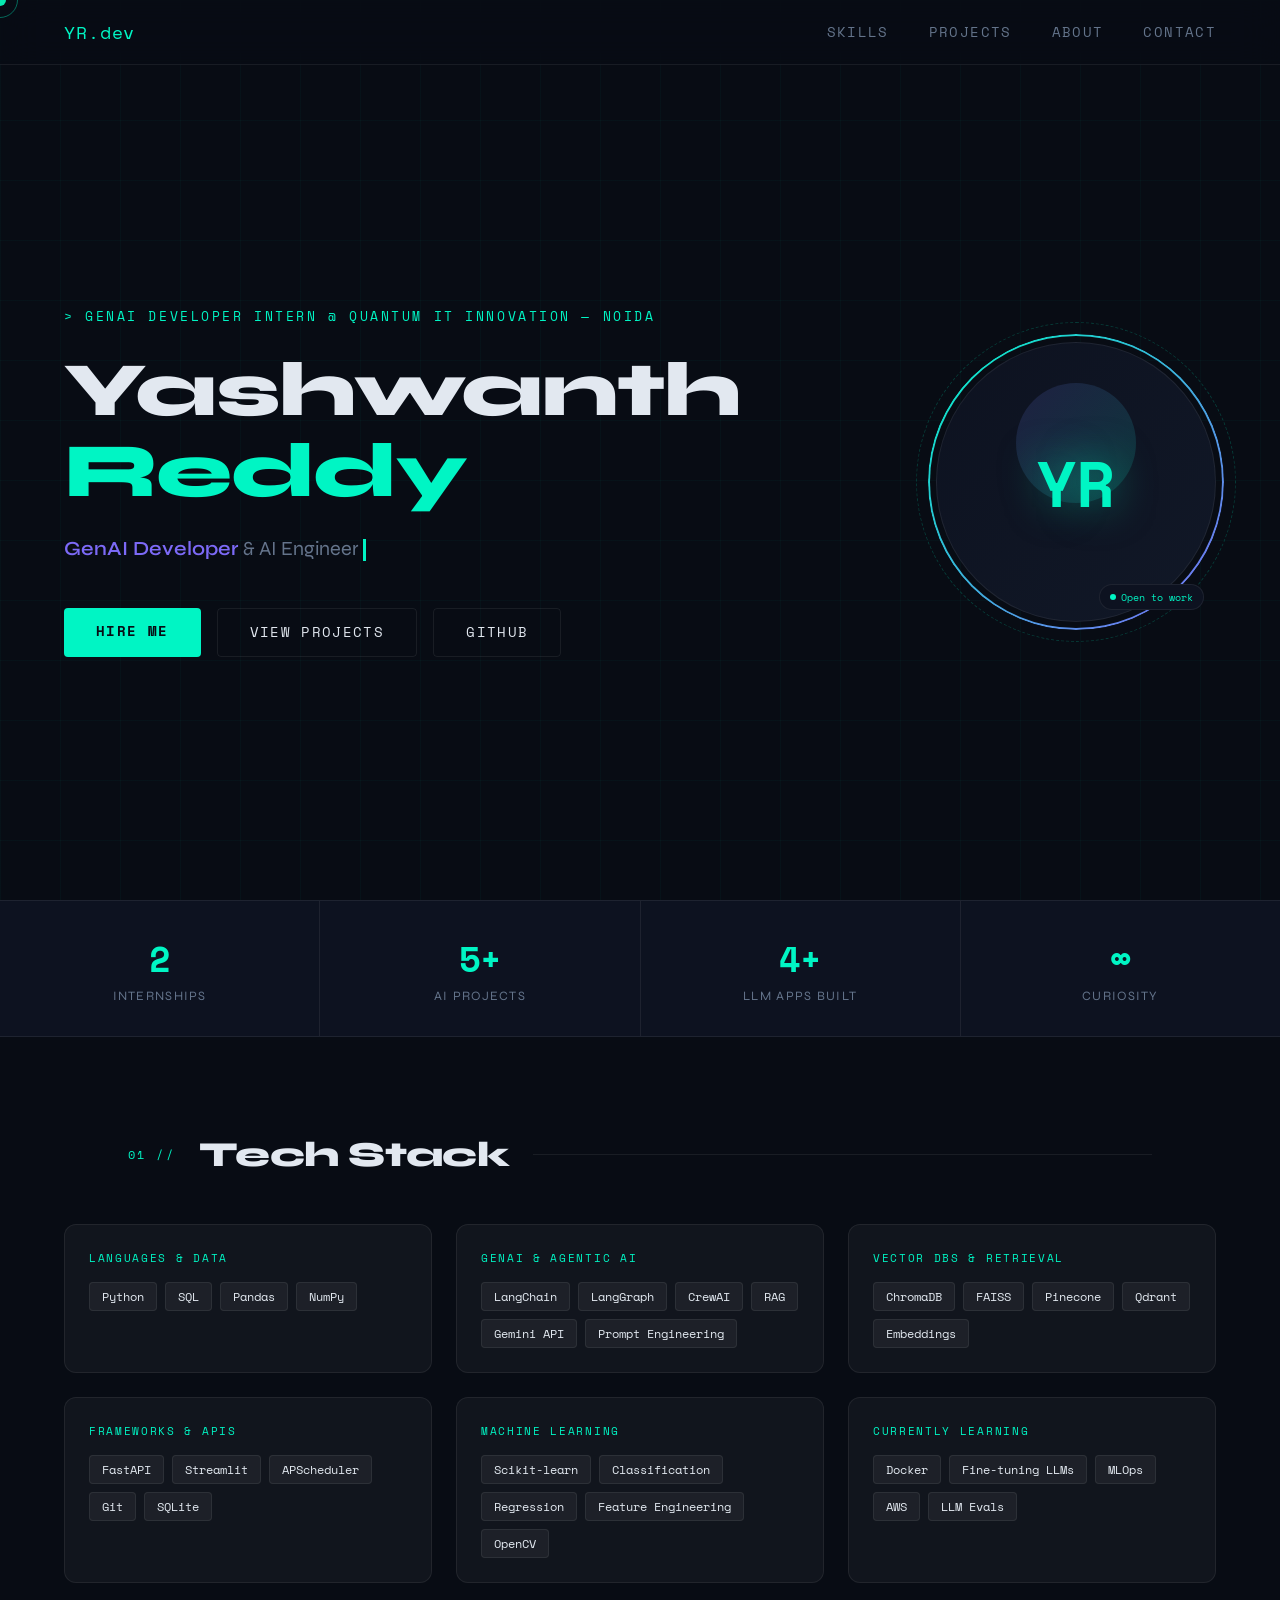
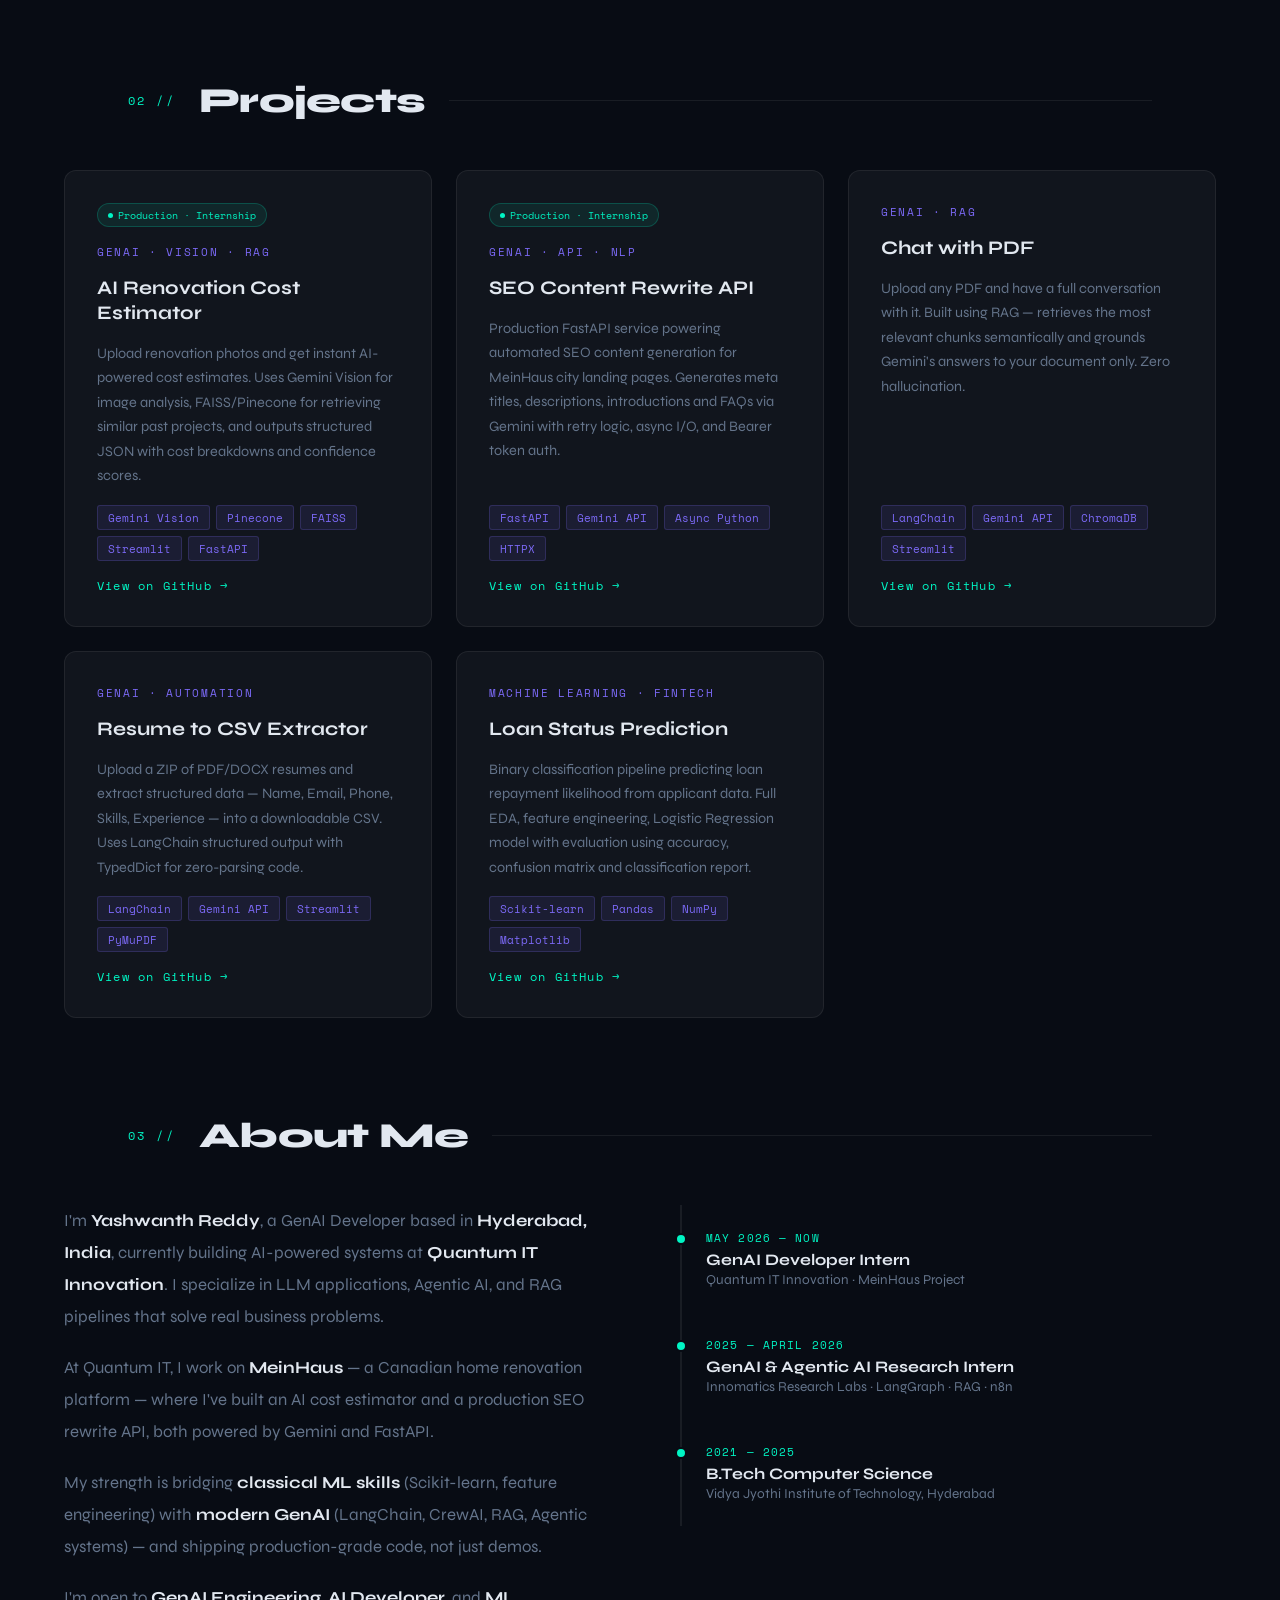
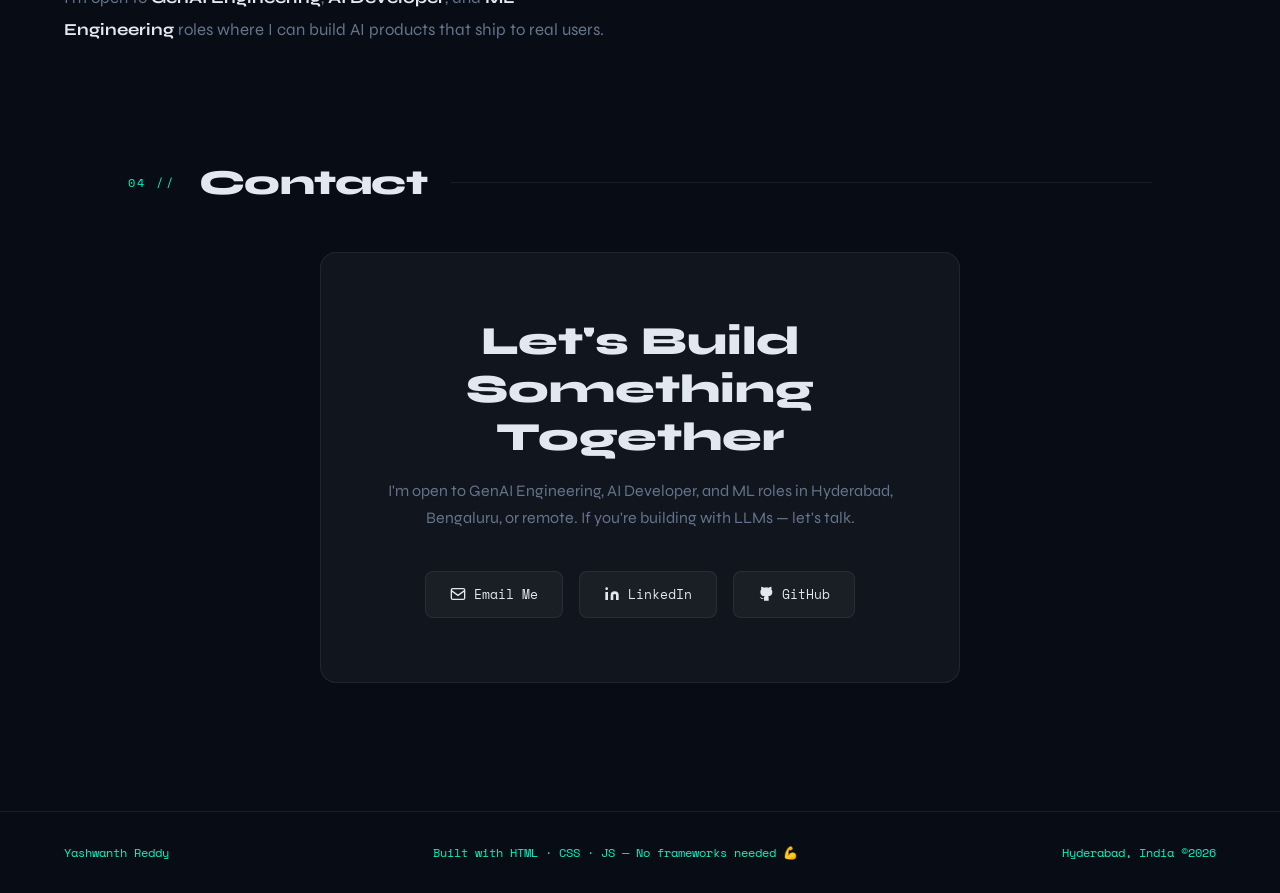
==== commit b1b26ae2: "Update index.html" ====
--- a/index.html
+++ b/index.html
@@ -510,7 +510,7 @@
 <!-- HERO -->
 <section id="hero">
   <div class="hero-left">
-    <p class="hero-tag">&gt; GenAI Developer Intern @ Quantum IT Innovation — Hyderabad</p>
+    <p class="hero-tag">&gt; GenAI Developer Intern @ Quantum IT Innovation — Noida</p>
     <h1 class="hero-name">
       Yashwanth<br><span class="accent">Reddy</span>
     </h1>
@@ -594,6 +594,7 @@
         <span class="skill-tag">ChromaDB</span>
         <span class="skill-tag">FAISS</span>
         <span class="skill-tag">Pinecone</span>
+        <span class="skill-tag">Qdrant</span>
         <span class="skill-tag">Embeddings</span>
       </div>
     </div>
@@ -603,7 +604,6 @@
         <span class="skill-tag">FastAPI</span>
         <span class="skill-tag">Streamlit</span>
         <span class="skill-tag">APScheduler</span>
-        <span class="skill-tag">RingCentral SDK</span>
         <span class="skill-tag">Git</span>
         <span class="skill-tag">SQLite</span>
       </div>
@@ -739,15 +739,9 @@
       </div>
       <div class="timeline-item">
         <div class="timeline-dot"></div>
-        <div class="timeline-date">2025</div>
+        <div class="timeline-date">2025 — APRIL 2026</div>
         <div class="timeline-role">GenAI &amp; Agentic AI Research Intern</div>
         <div class="timeline-org">Innomatics Research Labs · LangGraph · RAG · n8n</div>
-      </div>
-      <div class="timeline-item">
-        <div class="timeline-dot"></div>
-        <div class="timeline-date">2024 — 2025</div>
-        <div class="timeline-role">Data Science with AI Program</div>
-        <div class="timeline-org">Python · ML · Deep Learning · NLP · GenAI</div>
       </div>
       <div class="timeline-item">
         <div class="timeline-dot"></div>
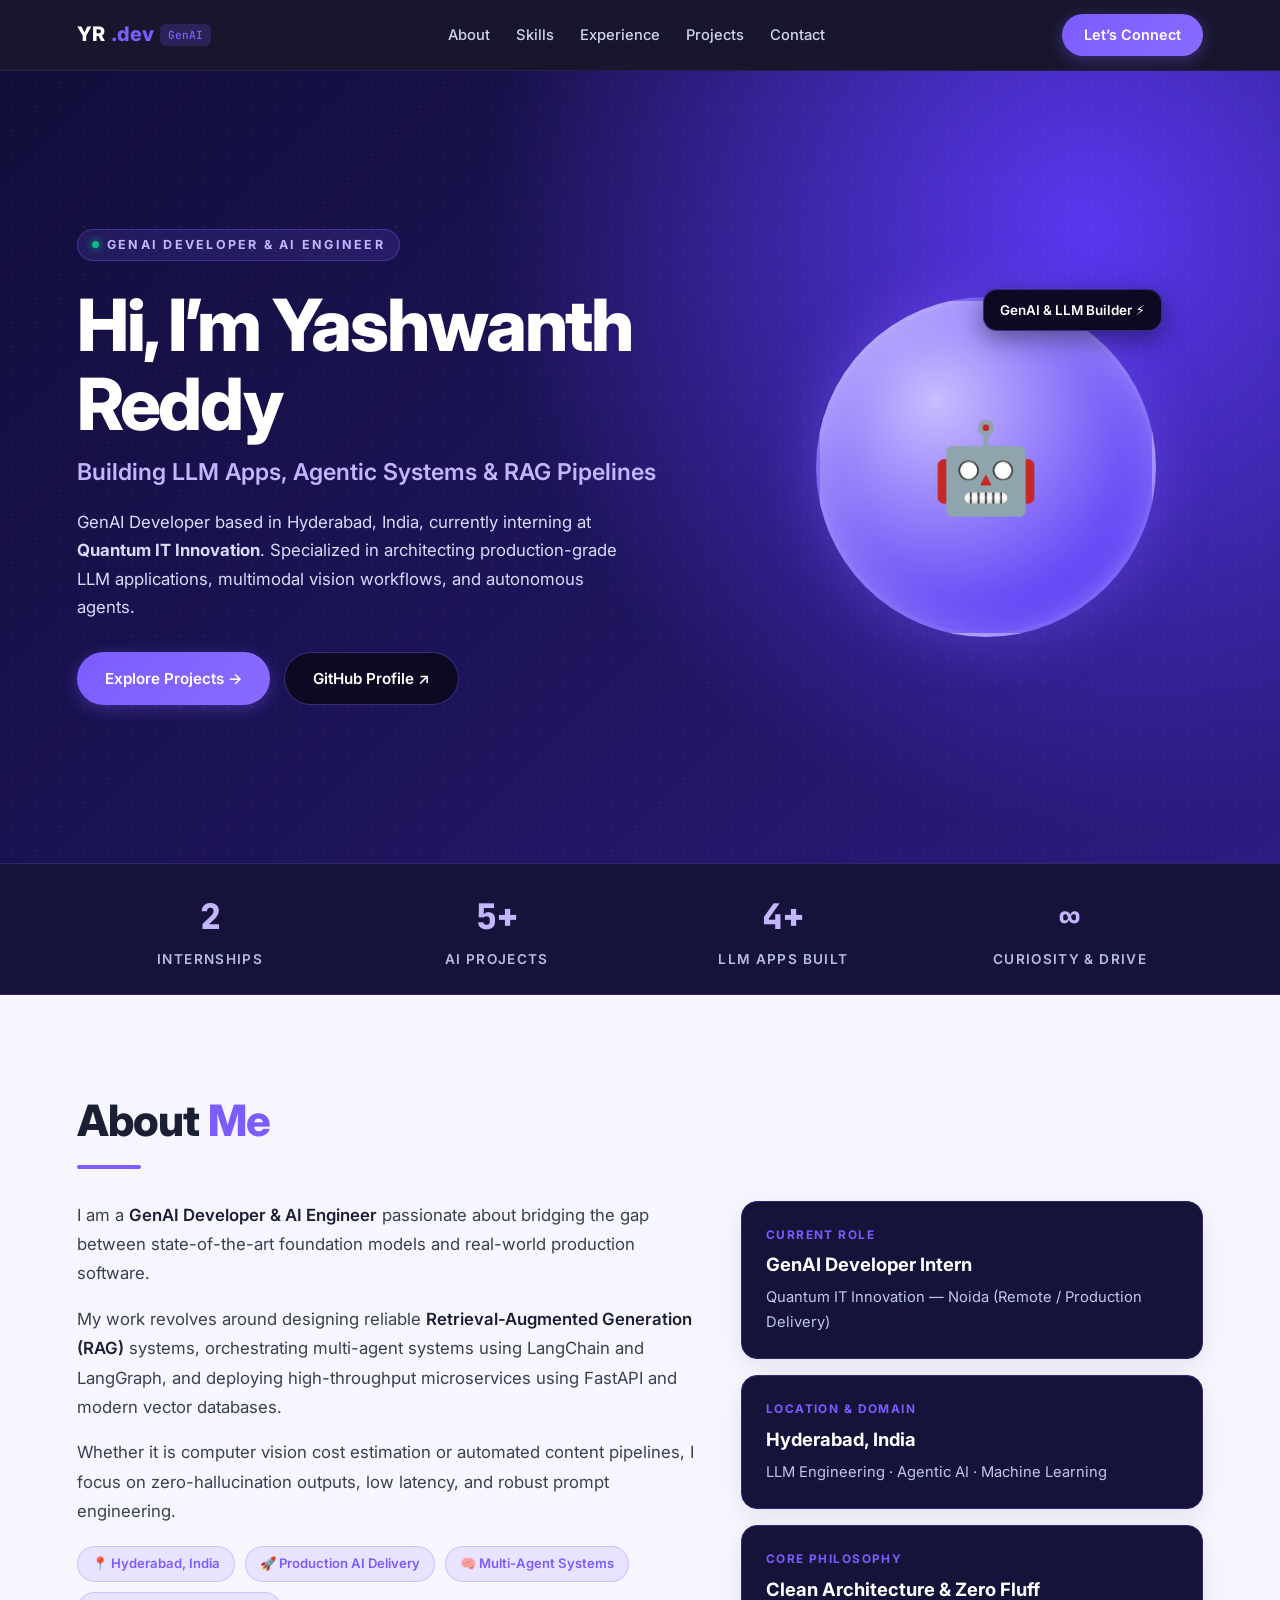
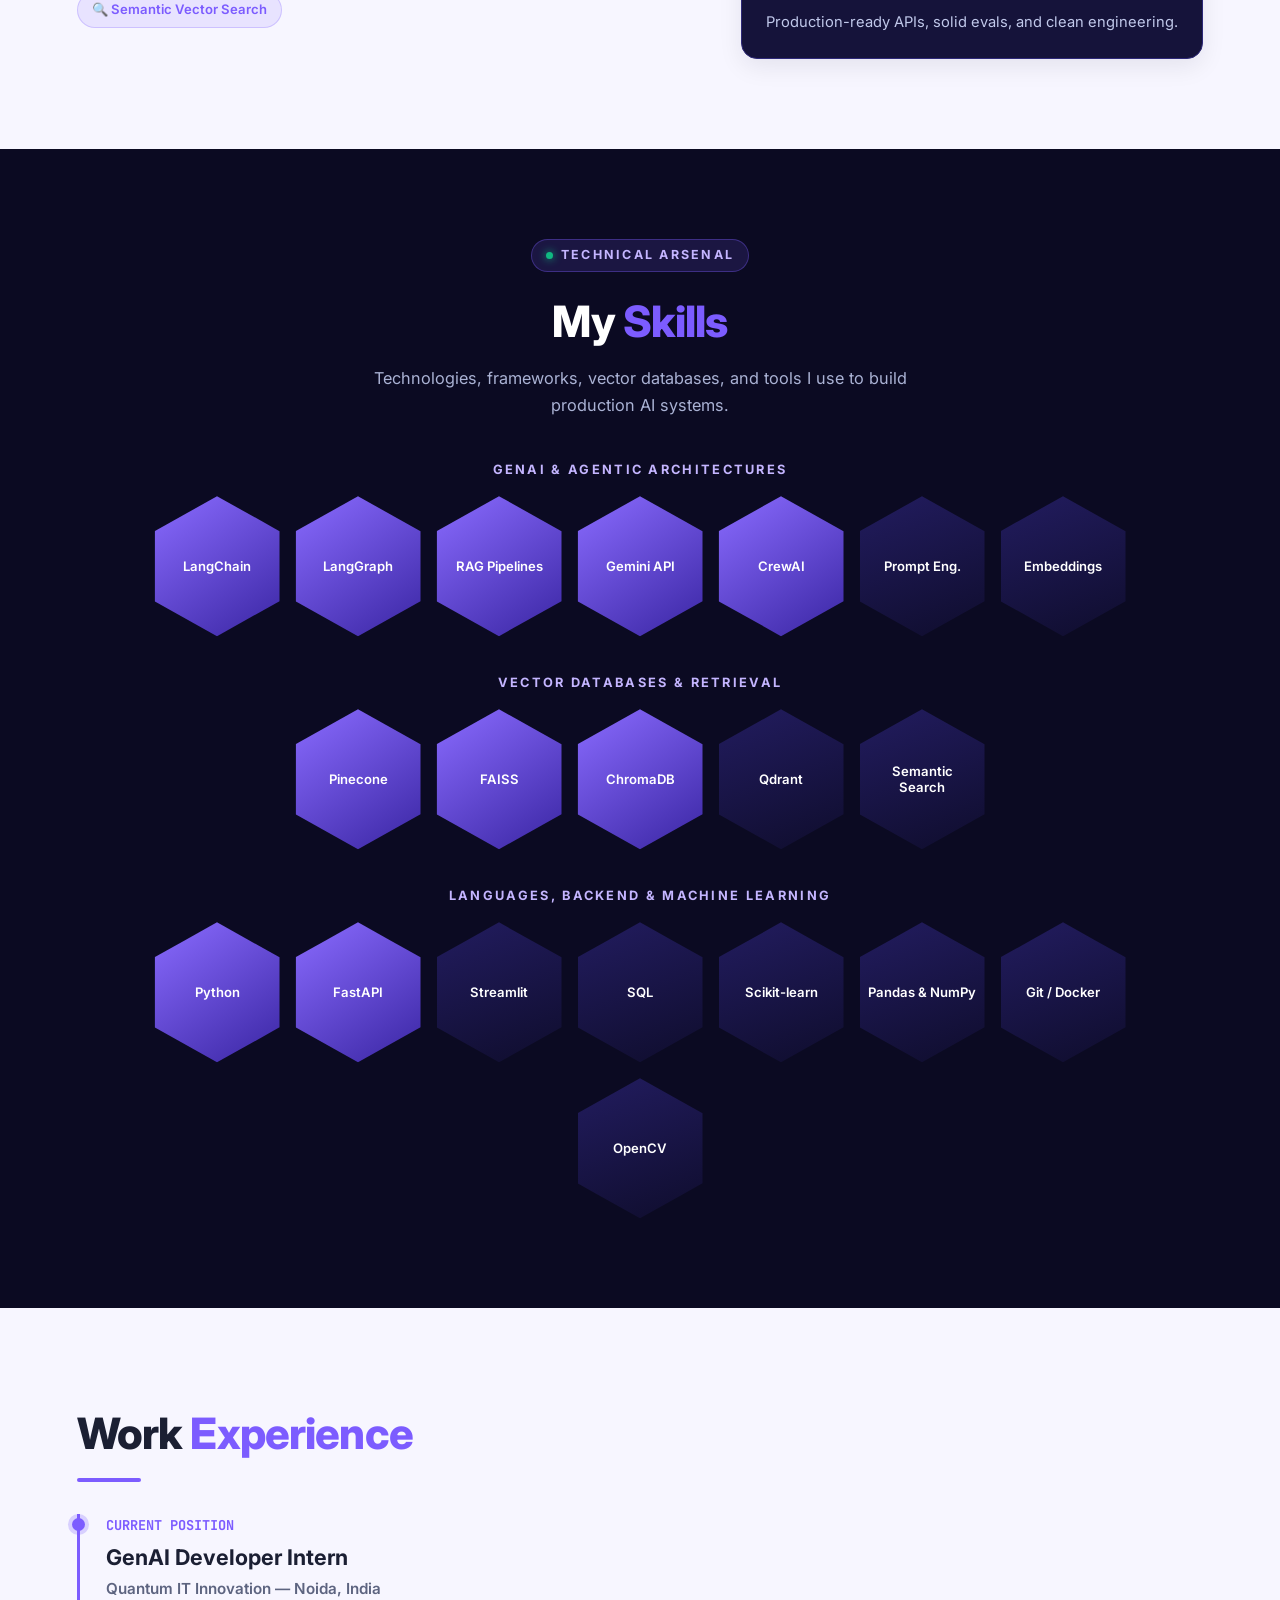
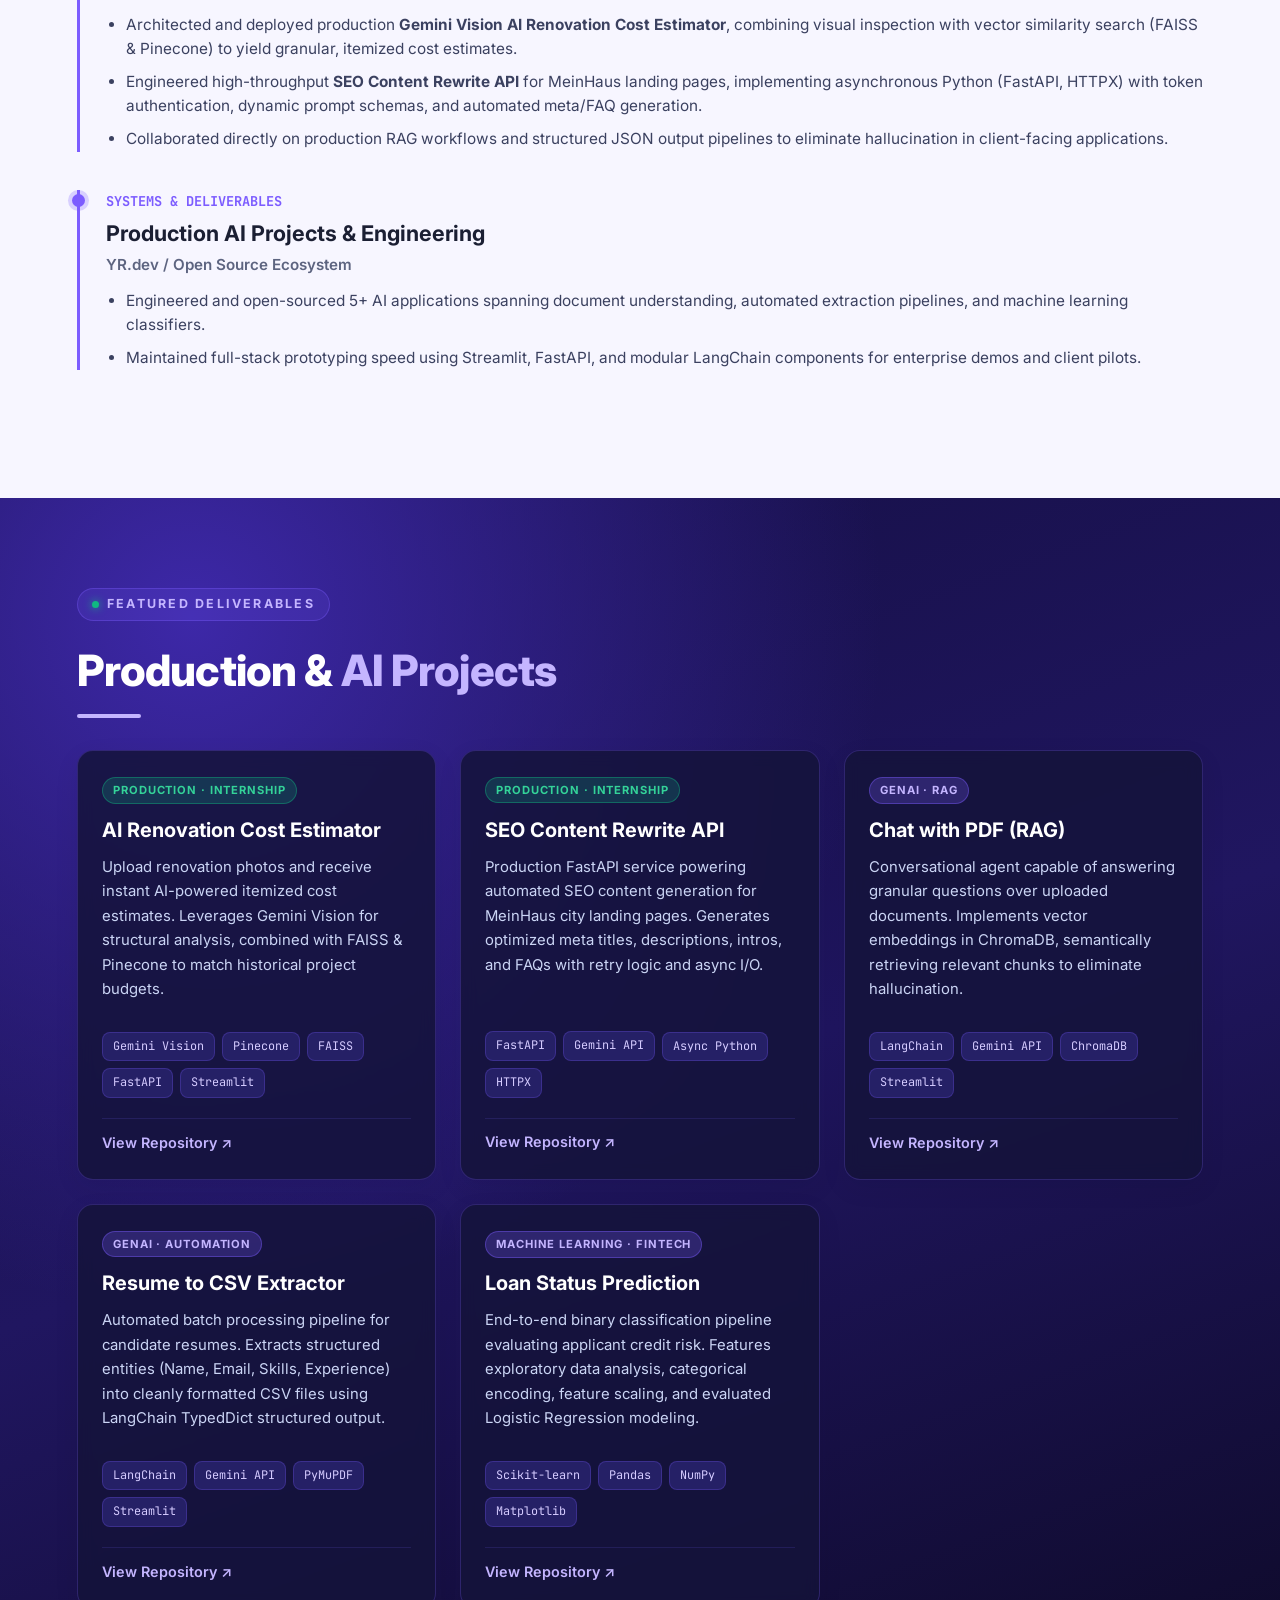
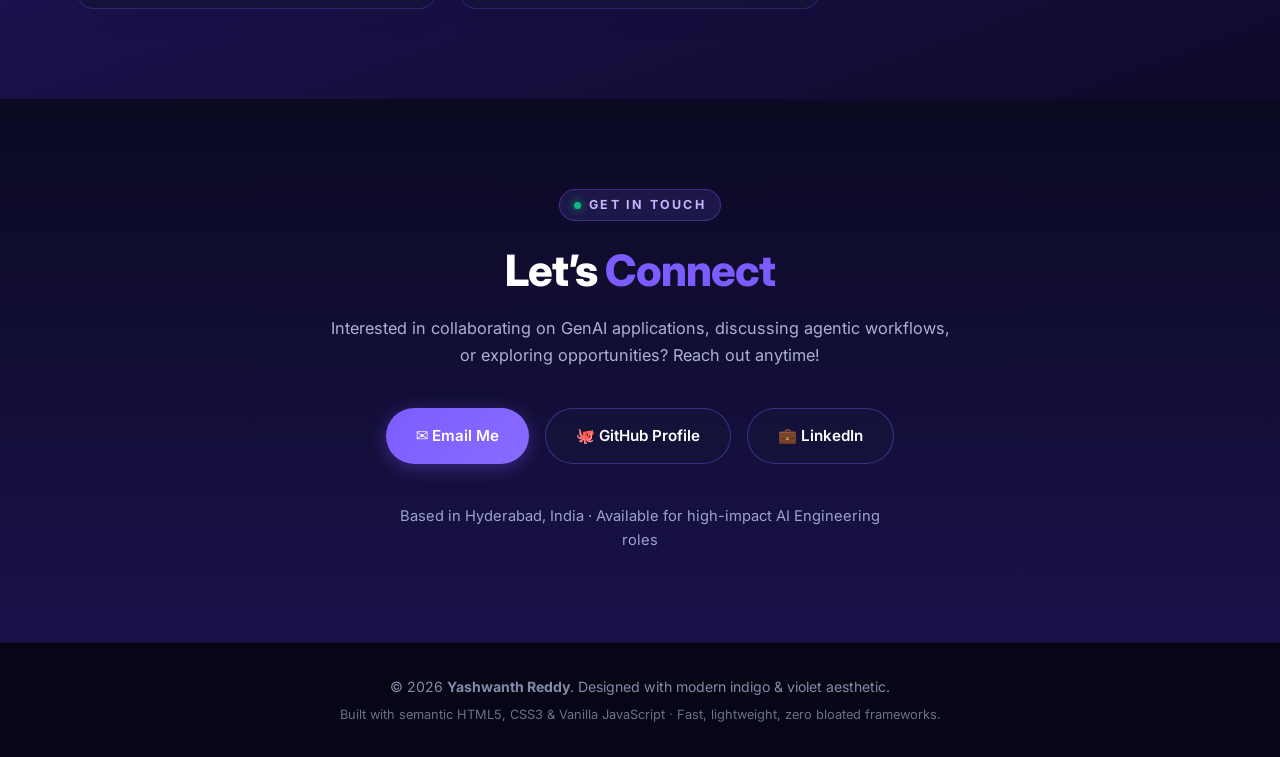
==== commit d07f4f3e: "Update fmt.Println message from 'Hello' to 'Goodbye'" ====
--- a/index.html
+++ b/index.html
@@ -1,848 +1,706 @@
 <!DOCTYPE html>
 <html lang="en">
 <head>
-<meta charset="UTF-8"/>
-<meta name="viewport" content="width=device-width, initial-scale=1.0"/>
-<meta name="description" content="Yashwanth Reddy — GenAI Developer building LLM applications, agentic AI systems, and RAG pipelines. Based in Hyderabad, India."/>
-<title>Yashwanth Reddy — GenAI Developer</title>
-<link href="https://fonts.googleapis.com/css2?family=Space+Mono:wght@400;700&family=Syne:wght@400;600;800&display=swap" rel="stylesheet"/>
+<meta charset="utf-8">
+<meta name="viewport" content="width=device-width, initial-scale=1, viewport-fit=cover">
+<title>Yashwanth Reddy | GenAI Developer & AI Engineer</title>
+<meta name="description" content="Yashwanth Reddy — GenAI Developer building LLM applications, agentic AI systems, and RAG pipelines. Based in Hyderabad, India.">
+<link rel="preconnect" href="https://fonts.googleapis.com">
+<link rel="preconnect" href="https://fonts.gstatic.com" crossorigin>
+<link href="https://fonts.googleapis.com/css2?family=Inter:wght@300;400;500;600;700;800&family=JetBrains+Mono:wght@400;500;700&display=swap" rel="stylesheet">
 <style>
-:root {
-  --bg:       #080c14;
-  --bg2:      #0d1220;
-  --bg3:      #111827;
-  --accent:   #00f5c4;
-  --accent2:  #7c6af7;
-  --text:     #e2e8f0;
-  --muted:    #64748b;
-  --border:   rgba(255,255,255,0.07);
-  --card-bg:  rgba(255,255,255,0.04);
-  --glow:     0 0 40px rgba(0,245,196,0.12);
-}
-*, *::before, *::after { box-sizing:border-box; margin:0; padding:0; }
-html { scroll-behavior:smooth; }
-body {
-  background: var(--bg);
-  color: var(--text);
-  font-family: 'Syne', sans-serif;
-  overflow-x: hidden;
-}
-
-/* ── Custom cursor (fine pointers only, respects reduced motion) ── */
-@media (pointer: fine) {
-  body.cursor-ready { cursor:none; }
-  body.cursor-ready a, body.cursor-ready button { cursor:none; }
-}
-#cursor {
-  position: fixed; width:12px; height:12px;
-  background: var(--accent); border-radius:50%;
-  pointer-events:none; z-index:9999;
-  transform: translate(-50%,-50%);
-  transition: transform 0.1s, width 0.2s, height 0.2s, opacity 0.2s;
-  mix-blend-mode: difference;
-  display:none;
-}
-#cursor-ring {
-  position:fixed; width:36px; height:36px;
-  border:1px solid rgba(0,245,196,0.4); border-radius:50%;
-  pointer-events:none; z-index:9998;
-  transform:translate(-50%,-50%);
-  transition: transform 0.15s ease-out, width 0.3s, height 0.3s;
-  display:none;
-}
-
-/* ── Grid bg ── */
-body::before {
-  content:''; position:fixed; inset:0; z-index:0;
-  background-image:
-    linear-gradient(rgba(0,245,196,0.03) 1px, transparent 1px),
-    linear-gradient(90deg, rgba(0,245,196,0.03) 1px, transparent 1px);
-  background-size: 60px 60px;
+:root{
+  --accent:#7c5cff;
+  --accent2:#8a6bff;
+  --accent-light:#c4b5ff;
+  --accent-glow:rgba(124, 92, 255, 0.35);
+  --ink:#0b0a22;
+  --ink2:#15133a;
+  --ink3:#1f1b4f;
+  --paper:#f7f6ff;
+  --text:#1b1f33;
+  --muted:#5d6480;
+  --border:#2d2878;
+  color-scheme:light;
+  box-sizing:border-box;
+  padding-top:env(safe-area-inset-top,0px);
+  padding-bottom:env(safe-area-inset-bottom,0px)
+}
+html{scroll-behavior:smooth;scroll-padding-top:calc(74px + env(safe-area-inset-top,0px))}
+*{box-sizing:border-box;margin:0;padding:0}
+body{font-family:'Inter',system-ui,-apple-system,"Segoe UI",sans-serif;background:var(--paper);color:var(--text);line-height:1.65;overflow-x:hidden}
+
+/* Navbar */
+nav{
+  position:sticky;
+  top:env(safe-area-inset-top,0px);
+  z-index:100;
+  background:rgba(11, 10, 34, 0.95);
+  backdrop-filter:blur(12px);
+  border-bottom:1px solid rgba(124, 92, 255, 0.15);
+  display:flex;
+  align-items:center;
+  justify-content:space-between;
+  padding:14px 6vw;
+  gap:16px;
+  transition:all .3s ease;
+}
+.logo{color:#fff;font-weight:800;font-size:1.25rem;text-decoration:none;display:flex;align-items:center;gap:6px}
+.logo span{color:var(--accent)}
+.logo-tag{font-size:.7rem;padding:2px 8px;border-radius:6px;background:rgba(124,92,255,0.2);color:var(--accent-light);font-family:'JetBrains Mono',monospace;font-weight:500}
+.links{display:flex;gap:26px;align-items:center}
+.links a{color:#cfd5ee;text-decoration:none;font-size:.92rem;font-weight:500;white-space:nowrap;transition:color .2s ease;position:relative}
+.links a:hover,.links a.on{color:var(--accent2)}
+.links a.on::after{content:'';position:absolute;bottom:-6px;left:0;right:0;height:2px;background:var(--accent);border-radius:2px}
+.nav-actions{display:flex;align-items:center;gap:12px}
+.pill{background:linear-gradient(135deg,var(--accent),var(--accent2));color:#fff;text-decoration:none;padding:9px 22px;border-radius:999px;font-weight:600;font-size:.9rem;white-space:nowrap;box-shadow:0 4px 15px var(--accent-glow);transition:all .25s ease}
+.pill:hover{transform:translateY(-2px);box-shadow:0 6px 20px rgba(124,92,255,0.5)}
+@media(max-width:768px){.pill{display:none}.links{gap:16px;overflow-x:auto;-webkit-overflow-scrolling:touch;padding-bottom:4px}}
+
+/* General Section */
+section{padding:90px 6vw;position:relative}
+h3.title{font-size:clamp(1.9rem,4vw,2.7rem);font-weight:800;margin-bottom:8px;letter-spacing:-0.02em}
+h3.title em{font-style:normal;color:var(--accent)}
+.bar{width:64px;height:4px;background:var(--accent);border-radius:4px;margin-bottom:32px}
+
+/* Hero Section */
+.hero{
+  background:radial-gradient(circle at 85% 20%,#5a37f0,transparent 48%),linear-gradient(135deg,#120e3a 0%,#1c1458 50%,#2d1b82 100%);
+  color:#fff;
+  display:grid;
+  grid-template-columns:1.2fr .8fr;
+  align-items:center;
+  gap:40px;
+  min-height:88vh;
+  overflow:hidden;
+  position:relative;
+}
+.hero::after{
+  content:'';
+  position:absolute;
+  inset:0;
+  background-image:radial-gradient(rgba(255,255,255,0.06) 1px, transparent 1px);
+  background-size:24px 24px;
   pointer-events:none;
 }
-
-/* ── Focus visibility (accessibility) ── */
-a:focus-visible, button:focus-visible {
-  outline: 2px solid var(--accent);
-  outline-offset: 3px;
-  border-radius: 4px;
-}
-
-/* ── Nav ── */
-nav {
-  position: fixed; top:0; left:0; right:0; z-index:100;
-  display:flex; align-items:center; justify-content:space-between;
-  padding: 1.2rem 4rem;
-  background: rgba(8,12,20,0.85);
-  backdrop-filter: blur(20px);
-  border-bottom: 1px solid var(--border);
-}
-.nav-logo {
-  font-family:'Space Mono', monospace;
-  font-size:1.1rem; color:var(--accent);
-  letter-spacing:0.05em;
-}
-.nav-links { display:flex; gap:2.5rem; list-style:none; }
-.nav-links a {
-  font-size:0.85rem; color:var(--muted);
-  text-decoration:none; letter-spacing:0.1em;
+.hero-content{position:relative;z-index:2}
+.eyebrow{
+  display:inline-flex;
+  align-items:center;
+  gap:8px;
+  letter-spacing:.18em;
+  font-size:.78rem;
+  font-weight:700;
+  color:var(--accent-light);
+  background:rgba(124, 92, 255, 0.15);
+  border:1px solid rgba(124, 92, 255, 0.35);
+  padding:5px 14px;
+  border-radius:999px;
+  margin-bottom:14px;
+}
+.eyebrow .dot{width:7px;height:7px;border-radius:50%;background:#10b981;box-shadow:0 0 8px #10b981}
+.hero h1{font-size:clamp(2.5rem,6.5vw,4.5rem);line-height:1.1;margin:10px 0;letter-spacing:-0.03em;font-weight:800}
+.hero h2{font-size:clamp(1.15rem,2.5vw,1.45rem);font-weight:600;color:var(--accent-light);margin-bottom:14px;display:flex;align-items:center;gap:8px}
+.hero p{max-width:540px;margin:16px 0 30px;color:#d8dcfa;font-size:1.05rem;line-height:1.7}
+.hero-btns{display:flex;gap:14px;flex-wrap:wrap}
+.btn{
+  display:inline-flex;
+  align-items:center;
+  gap:8px;
+  background:var(--ink);
+  color:#fff;
+  padding:13px 28px;
+  border-radius:999px;
+  text-decoration:none;
+  font-weight:600;
+  font-size:.95rem;
+  border:1px solid rgba(124,92,255,0.4);
+  transition:all .25s ease;
+}
+.btn:hover{background:var(--accent);border-color:var(--accent);transform:translateY(-2px);box-shadow:0 6px 20px var(--accent-glow)}
+.btn.primary{background:linear-gradient(135deg,var(--accent),var(--accent2));border:none;box-shadow:0 4px 16px var(--accent-glow)}
+.btn.primary:hover{box-shadow:0 6px 24px rgba(124,92,255,0.6)}
+
+.avatar-wrapper{position:relative;display:flex;justify-content:center;align-items:center;z-index:2}
+.avatar{
+  width:min(340px,70vw);
+  aspect-ratio:1;
+  border-radius:50%;
+  background:radial-gradient(circle at 35% 30%,#c9bcff,#5b3df5 75%);
+  box-shadow:0 0 60px rgba(124, 92, 255, 0.4), inset 0 0 40px rgba(255, 255, 255, 0.3);
+  display:grid;
+  place-items:center;
+  font-size:5.5rem;
+  position:relative;
+  border:4px solid rgba(255,255,255,0.2);
+}
+.bubble{
+  position:absolute;
+  top:-12px;
+  right:-10px;
+  background:var(--ink);
+  color:#fff;
+  font-size:.84rem;
+  font-weight:600;
+  padding:9px 16px;
+  border-radius:14px;
+  border:1px solid rgba(124,92,255,0.4);
+  box-shadow:0 8px 24px rgba(0,0,0,0.4);
+  animation:bob 3.2s ease-in-out infinite;
+  white-space:nowrap;
+}
+@keyframes bob{0%,100%{transform:translateY(0)}50%{transform:translateY(-10px)}}
+@media(max-width:880px){
+  .hero{grid-template-columns:1fr;padding-top:60px;padding-bottom:70px}
+  .avatar-wrapper{order:-1;margin-bottom:20px}
+}
+
+/* Stats Ribbon */
+.stats-ribbon{
+  background:var(--ink2);
+  border-top:1px solid rgba(124,92,255,0.25);
+  border-bottom:1px solid rgba(124,92,255,0.25);
+  padding:24px 6vw;
+  display:grid;
+  grid-template-columns:repeat(auto-fit,minmax(180px,1fr));
+  gap:20px;
+  text-align:center;
+  color:#fff;
+}
+.stat-box h4{font-size:2.2rem;font-weight:800;color:var(--accent-light);font-family:'JetBrains Mono',monospace}
+.stat-box p{font-size:.85rem;color:#b6bede;text-transform:uppercase;letter-spacing:.1em;font-weight:600;margin-top:2px}
+
+/* About Section */
+.about{display:grid;grid-template-columns:1.35fr 1fr;gap:40px;align-items:start}
+.about-narrative p{font-size:1.05rem;color:#374151;margin-bottom:16px;line-height:1.75}
+.about-narrative p strong{color:var(--text);font-weight:600}
+.badge-list{display:flex;gap:10px;flex-wrap:wrap;margin-top:20px}
+.badge-item{background:rgba(124, 92, 255, 0.12);color:var(--accent);border:1px solid rgba(124, 92, 255, 0.25);padding:6px 14px;border-radius:999px;font-size:.82rem;font-weight:600}
+
+.about-cards{display:flex;flex-direction:column;gap:16px}
+.card{
+  background:var(--ink2);
+  color:#e8ebfa;
+  border-radius:16px;
+  padding:24px;
+  border:1px solid var(--border);
+  box-shadow:0 8px 24px rgba(11, 10, 34, 0.08);
+  transition:all .3s ease;
+}
+.card:hover{transform:translateY(-4px);border-color:var(--accent2);box-shadow:0 12px 30px rgba(124,92,255,0.18)}
+.card small{color:var(--accent);font-weight:700;letter-spacing:.12em;font-size:.74rem;display:block;margin-bottom:4px;text-transform:uppercase}
+.card h4{font-size:1.15rem;color:#fff;margin-bottom:6px;font-weight:700}
+.card p{font-size:.92rem;color:#c0c8ea}
+
+/* Skills Section */
+.dark{background:var(--ink);color:#fff;text-align:center}
+.dark .eyebrow{color:var(--accent-light)}
+.dark p.sub{color:#aab2d4;max-width:620px;margin:0 auto 40px;font-size:1.02rem}
+.group{margin:36px 0 16px;color:var(--accent-light);letter-spacing:.18em;font-size:.8rem;font-weight:700;text-transform:uppercase}
+.hexes{display:flex;flex-wrap:wrap;justify-content:center;gap:16px;max-width:1050px;margin:0 auto}
+.hex{
+  width:125px;
+  height:140px;
+  clip-path:polygon(50% 0,100% 25%,100% 75%,50% 100%,0 75%,0 25%);
+  display:grid;
+  place-items:center;
+  text-align:center;
+  font-size:.82rem;
+  font-weight:600;
+  padding:16px 8px;
+  background:linear-gradient(160deg,#221c5f,#0f0d2d);
+  border:0;
+  color:#fff;
+  transition:all .3s cubic-bezier(0.34, 1.56, 0.64, 1);
+  cursor:default;
+  position:relative;
+}
+.hex:hover{
+  background:linear-gradient(135deg,var(--accent),#5634d4);
+  transform:translateY(-8px) scale(1.08);
+  box-shadow:0 12px 24px rgba(124,92,255,0.4);
+  z-index:2;
+}
+.hex.highlight{
+  background:linear-gradient(145deg,var(--accent2),#3a26a3);
+  box-shadow:0 0 15px rgba(124, 92, 255, 0.4);
+}
+.hex span{display:block;line-height:1.25}
+
+/* Work Experience */
+.experience-section{background:var(--paper)}
+.tl{border-left:3px solid var(--accent);padding-left:26px;margin-bottom:38px;position:relative}
+.tl::before{
+  content:'';
+  position:absolute;
+  left:-8px;
+  top:4px;
+  width:13px;
+  height:13px;
+  border-radius:50%;
+  background:var(--accent);
+  box-shadow:0 0 0 4px rgba(124,92,255,0.25);
+}
+.tl .d{color:var(--accent);font-weight:700;font-size:.85rem;font-family:'JetBrains Mono',monospace;margin-bottom:4px}
+.tl h4{font-size:1.35rem;font-weight:700;color:var(--text)}
+.tl .co{color:var(--muted);font-weight:600;font-size:.95rem;margin-bottom:12px}
+.tl ul{padding-left:20px;color:#3b4160}
+.tl li{margin-bottom:8px;font-size:.96rem;line-height:1.6}
+
+/* Projects Section */
+.proj{
+  background:radial-gradient(circle at 15% 10%,#3d28a8,transparent 45%),linear-gradient(160deg,#150f44 0%,#201660 50%,#0e0a29 100%);
+  color:#fff;
+}
+.grid{display:grid;grid-template-columns:repeat(auto-fit,minmax(320px,1fr));gap:24px;margin-top:20px}
+.proj .card{
+  background:rgba(21, 19, 58, 0.85);
+  border:1px solid rgba(124, 92, 255, 0.25);
+  backdrop-filter:blur(8px);
+  display:flex;
+  flex-direction:column;
+  justify-content:space-between;
+}
+.proj .card:hover{
+  transform:translateY(-8px);
+  border-color:var(--accent);
+  box-shadow:0 14px 34px rgba(124, 92, 255, 0.28);
+}
+.proj-badge{
+  display:inline-block;
+  align-self:flex-start;
+  font-size:.7rem;
+  letter-spacing:.08em;
+  font-weight:700;
   text-transform:uppercase;
-  transition: color 0.2s;
-  font-family:'Space Mono',monospace;
-}
-.nav-links a:hover { color:var(--accent); }
-
-/* ── Sections ── */
-section { position:relative; z-index:1; }
-
-/* ── Hero ── */
-#hero {
-  min-height:100vh;
-  display:flex; align-items:center;
-  padding: 8rem 4rem 4rem;
-  gap: 5rem;
-}
-.hero-left { flex:1; }
-.hero-tag {
-  font-family:'Space Mono',monospace;
-  font-size:0.8rem; color:var(--accent);
-  letter-spacing:0.2em; text-transform:uppercase;
-  margin-bottom:1.5rem;
-  opacity:0; animation: fadeUp 0.6s 0.2s forwards;
-}
-.hero-name {
-  font-size: clamp(3rem, 6vw, 5.5rem);
-  font-weight:800; line-height:1.05;
-  letter-spacing:-0.02em;
-  opacity:0; animation: fadeUp 0.6s 0.4s forwards;
-}
-.hero-name .accent { color:var(--accent); }
-.hero-role {
-  font-size:1.25rem; color:var(--muted);
-  margin:1.5rem 0 2.5rem;
-  font-weight:400;
-  opacity:0; animation: fadeUp 0.6s 0.6s forwards;
-  min-height: 1.6em;
-}
-.hero-role span {
-  color:var(--accent2);
+  padding:3px 10px;
+  border-radius:999px;
+  background:rgba(124, 92, 255, 0.25);
+  color:var(--accent-light);
+  border:1px solid rgba(124, 92, 255, 0.4);
+  margin-bottom:10px;
+}
+.proj-badge.prod{
+  background:rgba(16, 185, 129, 0.2);
+  color:#34d399;
+  border-color:rgba(16, 185, 129, 0.4);
+}
+.proj h4{font-size:1.25rem;color:#fff;margin-bottom:8px;font-weight:700}
+.proj p{font-size:.93rem;color:#cbd5f5;margin-bottom:16px;line-height:1.65}
+.tags{display:flex;flex-wrap:wrap;gap:7px;margin:14px 0 20px}
+.tags span{font-size:.74rem;font-family:'JetBrains Mono',monospace;padding:4px 10px;border-radius:8px;background:#252066;color:#d5cbff;border:1px solid rgba(124,92,255,0.25)}
+.proj .card-footer{display:flex;align-items:center;justify-content:space-between;margin-top:auto;padding-top:12px;border-top:1px solid rgba(124,92,255,0.15)}
+.card a.proj-link{
+  color:var(--accent-light);
   font-weight:600;
-}
-.hero-btns {
-  display:flex; gap:1rem; flex-wrap:wrap;
-  opacity:0; animation: fadeUp 0.6s 0.8s forwards;
-}
-.btn-primary {
-  padding:0.85rem 2rem;
-  background: var(--accent); color:#080c14;
-  font-family:'Space Mono',monospace;
-  font-size:0.85rem; font-weight:700;
-  letter-spacing:0.1em; text-transform:uppercase;
-  text-decoration:none; border:none;
-  border-radius:4px;
-  transition: transform 0.2s, box-shadow 0.2s;
-}
-.btn-primary:hover {
+  font-size:.9rem;
+  text-decoration:none;
+  display:inline-flex;
+  align-items:center;
+  gap:6px;
+  transition:all .2s ease;
+}
+.card a.proj-link:hover{color:#fff;transform:translateX(4px)}
+
+/* Contact Section */
+.contact{background:linear-gradient(180deg,#0b0a22 0%,#19124a 100%)}
+.contact .row{display:flex;gap:16px;justify-content:center;flex-wrap:wrap;margin:24px 0 40px}
+.contact .row a{
+  display:inline-flex;
+  align-items:center;
+  gap:8px;
+  padding:14px 30px;
+  border-radius:999px;
+  color:#fff;
+  text-decoration:none;
+  font-weight:600;
+  font-size:.95rem;
+  border:1px solid rgba(124, 92, 255, 0.4);
+  background:rgba(21, 19, 58, 0.8);
+  transition:all .25s ease;
+}
+.contact .row a:hover{
+  background:var(--accent);
+  border-color:var(--accent);
   transform:translateY(-3px);
-  box-shadow: 0 8px 30px rgba(0,245,196,0.35);
-}
-.btn-outline {
-  padding:0.85rem 2rem;
-  background:transparent;
-  color:var(--text); border:1px solid var(--border);
-  font-family:'Space Mono',monospace;
-  font-size:0.85rem; letter-spacing:0.1em; text-transform:uppercase;
-  text-decoration:none; border-radius:4px;
-  transition: border-color 0.2s, color 0.2s, transform 0.2s;
-}
-.btn-outline:hover {
-  border-color:var(--accent); color:var(--accent);
-  transform:translateY(-3px);
-}
-
-/* ── Avatar ── */
-.hero-right {
-  flex-shrink:0;
-  opacity:0; animation: fadeIn 1s 0.6s forwards;
-}
-.avatar-wrap {
-  position:relative; width:280px; height:280px;
-}
-.avatar-ring {
-  position:absolute; inset:-8px;
-  border-radius:50%;
-  border:2px solid transparent;
-  background: linear-gradient(135deg, var(--accent), var(--accent2)) border-box;
-  -webkit-mask: linear-gradient(#fff 0 0) padding-box, linear-gradient(#fff 0 0);
-  -webkit-mask-composite: destination-out;
-  mask-composite: exclude;
-  animation: spin 8s linear infinite;
-}
-.avatar-ring2 {
-  position:absolute; inset:-20px;
-  border-radius:50%;
-  border:1px dashed rgba(0,245,196,0.2);
-  animation: spin 20s linear infinite reverse;
-}
-.avatar-circle {
-  width:280px; height:280px; border-radius:50%;
-  background: linear-gradient(135deg, #0d1220 0%, #111827 100%);
-  border:1px solid var(--border);
-  display:flex; align-items:center; justify-content:center;
-  overflow:hidden; position:relative;
-}
-.avatar-inner {
-  position:relative; width:100%; height:100%;
-  display:flex; align-items:center; justify-content:center;
-}
-.avatar-inner::before {
-  content:''; position:absolute;
-  width:120px; height:120px; border-radius:50%;
-  background: linear-gradient(135deg, var(--accent2), var(--accent));
-  opacity:0.15; top:40px;
-}
-.avatar-initials {
-  font-family:'Space Mono',monospace;
-  font-size:4rem; font-weight:700;
-  color:var(--accent);
-  position:relative; z-index:1;
-  text-shadow: 0 0 40px rgba(0,245,196,0.5);
-}
-.avatar-status {
-  position:absolute; bottom:12px; right:12px;
-  background: var(--bg2); border:1px solid var(--border);
-  border-radius:20px; padding:4px 10px;
-  font-family:'Space Mono',monospace; font-size:0.65rem;
-  color:var(--accent); display:flex; align-items:center; gap:5px;
-}
-.status-dot {
-  width:6px; height:6px; border-radius:50%;
-  background:var(--accent);
-  animation: pulse 2s infinite;
-}
-
-/* ── Stats ── */
-.stats-bar {
-  display:flex; gap:0; border-top:1px solid var(--border);
-  border-bottom:1px solid var(--border);
-  margin: 0 0 6rem;
-  background: var(--bg2);
-}
-.stat-item {
-  flex:1; padding:2rem;
-  border-right:1px solid var(--border);
+  box-shadow:0 8px 24px var(--accent-glow);
+}
+.contact .row a.primary-cta{
+  background:linear-gradient(135deg,var(--accent),var(--accent2));
+  border:none;
+  box-shadow:0 4px 18px var(--accent-glow);
+}
+.contact-note{color:#9aa3cf;font-size:.92rem;max-width:500px;margin:0 auto}
+
+/* Footer */
+footer{
+  background:#070617;
+  color:#828ba8;
   text-align:center;
-  opacity:0; animation: fadeUp 0.5s forwards;
-}
-.stat-item:last-child { border-right:none; }
-.stat-num {
-  font-family:'Space Mono',monospace;
-  font-size:2.2rem; font-weight:700; color:var(--accent);
-  display:block;
-}
-.stat-label { font-size:0.8rem; color:var(--muted); margin-top:4px; letter-spacing:0.1em; text-transform:uppercase; }
-
-/* ── Section header ── */
-.sec-header {
-  padding: 0 4rem;
-  margin-bottom: 3rem;
-  display:flex; align-items:center; gap:1.5rem;
-}
-.sec-num {
-  font-family:'Space Mono',monospace;
-  font-size:0.75rem; color:var(--accent); letter-spacing:0.2em;
-}
-.sec-title {
-  font-size:2.2rem; font-weight:800; letter-spacing:-0.02em;
-}
-.sec-line {
-  flex:1; height:1px; background:var(--border);
-}
-
-/* ── Skills ── */
-#skills { padding:0 4rem 6rem; }
-.skills-grid {
-  display:grid;
-  grid-template-columns: repeat(auto-fill, minmax(300px,1fr));
-  gap:1.5rem;
-}
-.skill-card {
-  background:var(--card-bg);
-  border:1px solid var(--border);
-  border-radius:12px; padding:1.5rem;
-  transition: border-color 0.3s, transform 0.3s, box-shadow 0.3s;
-  opacity:0; animation: fadeUp 0.5s forwards;
-}
-.skill-card:hover {
-  border-color:rgba(0,245,196,0.3);
-  transform:translateY(-4px);
-  box-shadow: var(--glow);
-}
-.skill-cat {
-  font-family:'Space Mono',monospace;
-  font-size:0.7rem; color:var(--accent); letter-spacing:0.15em;
-  text-transform:uppercase; margin-bottom:1rem;
-}
-.skill-tags { display:flex; flex-wrap:wrap; gap:8px; }
-.skill-tag {
-  padding:5px 12px;
-  background:rgba(255,255,255,0.05);
-  border:1px solid var(--border);
-  border-radius:4px;
-  font-family:'Space Mono',monospace;
-  font-size:0.75rem; color:var(--text);
-  transition: background 0.2s, border-color 0.2s, color 0.2s;
-}
-.skill-tag:hover {
-  background:rgba(0,245,196,0.1);
-  border-color:rgba(0,245,196,0.4);
-  color:var(--accent);
-}
-
-/* ── Projects ── */
-#projects { padding:0 4rem 6rem; }
-.projects-grid {
-  display:grid;
-  grid-template-columns: repeat(auto-fill, minmax(340px,1fr));
-  gap:1.5rem;
-}
-.project-card {
-  background:var(--card-bg);
-  border:1px solid var(--border);
-  border-radius:12px; padding:2rem;
-  display:flex; flex-direction:column; gap:1rem;
-  transition: border-color 0.3s, transform 0.3s, box-shadow 0.3s;
-  opacity:0; animation: fadeUp 0.5s forwards;
-  position:relative; overflow:hidden;
-}
-.project-card::before {
-  content:''; position:absolute; top:0; left:0; right:0; height:2px;
-  background: linear-gradient(90deg, var(--accent), var(--accent2));
-  transform:scaleX(0); transform-origin:left;
-  transition: transform 0.3s;
-}
-.project-card:hover::before { transform:scaleX(1); }
-.project-card:hover {
-  border-color:rgba(124,106,247,0.3);
-  transform:translateY(-6px);
-  box-shadow: 0 20px 60px rgba(124,106,247,0.1);
-}
-.project-type {
-  font-family:'Space Mono',monospace;
-  font-size:0.7rem; color:var(--accent2); letter-spacing:0.15em;
-  text-transform:uppercase;
-}
-.project-title {
-  font-size:1.2rem; font-weight:700; line-height:1.3;
-}
-.project-desc { font-size:0.9rem; color:var(--muted); line-height:1.7; }
-.project-stack { display:flex; flex-wrap:wrap; gap:6px; margin-top:auto; }
-.stack-tag {
-  padding:3px 10px;
-  background:rgba(124,106,247,0.1);
-  border:1px solid rgba(124,106,247,0.2);
-  border-radius:3px;
-  font-family:'Space Mono',monospace;
-  font-size:0.7rem; color:var(--accent2);
-}
-.project-link {
-  font-family:'Space Mono',monospace;
-  font-size:0.75rem; color:var(--accent);
-  text-decoration:none; letter-spacing:0.1em;
-  display:inline-flex; align-items:center; gap:6px;
-  transition:gap 0.2s;
-}
-.project-link:hover { gap:10px; }
-/* Live badge */
-.live-badge {
-  display:inline-flex; align-items:center; gap:5px;
-  font-family:'Space Mono',monospace; font-size:0.65rem;
-  color:#00f5c4; background:rgba(0,245,196,0.08);
-  border:1px solid rgba(0,245,196,0.2);
-  border-radius:20px; padding:3px 10px;
-  width:fit-content;
-}
-.live-dot {
-  width:5px; height:5px; border-radius:50%;
-  background:var(--accent); animation:pulse 2s infinite;
-}
-
-/* ── About ── */
-#about { padding:0 4rem 6rem; }
-.about-grid {
-  display:grid; grid-template-columns:1fr 1fr; gap:3rem;
-  align-items:start;
-}
-.about-text { font-size:1.05rem; color:var(--muted); line-height:1.9; }
-.about-text p { margin-bottom:1.2rem; }
-.about-text strong { color:var(--text); }
-.timeline { display:flex; flex-direction:column; gap:0; }
-.timeline-item {
-  padding:1.5rem; border-left:2px solid var(--border);
-  margin-left:1rem; position:relative;
-  transition:border-color 0.3s;
-}
-.timeline-item:hover { border-color:var(--accent); }
-.timeline-dot {
-  position:absolute; left:-7px; top:1.75rem;
-  width:12px; height:12px; border-radius:50%;
-  background:var(--accent); border:2px solid var(--bg);
-}
-.timeline-date {
-  font-family:'Space Mono',monospace;
-  font-size:0.7rem; color:var(--accent); margin-bottom:4px;
-  letter-spacing:0.1em;
-}
-.timeline-role { font-size:1rem; font-weight:700; }
-.timeline-org  { font-size:0.85rem; color:var(--muted); margin-top:2px; }
-
-/* ── Contact ── */
-#contact {
-  padding:0 4rem 8rem;
-  text-align:center;
-}
-.contact-inner {
-  max-width:640px; margin:0 auto;
-  background:var(--card-bg);
-  border:1px solid var(--border);
-  border-radius:16px; padding:4rem;
-}
-.contact-title { font-size:2.5rem; font-weight:800; margin-bottom:1rem; }
-.contact-sub { color:var(--muted); margin-bottom:2.5rem; line-height:1.7; }
-.contact-links { display:flex; gap:1rem; justify-content:center; flex-wrap:wrap; }
-.contact-link {
-  display:flex; align-items:center; gap:8px;
-  padding:0.8rem 1.5rem;
-  background:rgba(255,255,255,0.04);
-  border:1px solid var(--border); border-radius:8px;
-  font-family:'Space Mono',monospace; font-size:0.8rem;
-  color:var(--text); text-decoration:none;
-  transition:border-color 0.2s, color 0.2s, background 0.2s, transform 0.2s;
-}
-.contact-link:hover {
-  border-color:var(--accent); color:var(--accent);
-  background:rgba(0,245,196,0.05);
-  transform:translateY(-2px);
-}
-
-/* ── Footer ── */
-footer {
-  border-top:1px solid var(--border);
-  padding:2rem 4rem;
-  display:flex; justify-content:space-between; align-items:center;
-  font-family:'Space Mono',monospace; font-size:0.75rem; color:var(--muted);
-}
-footer span { color:var(--accent); }
-
-/* ── Animations ── */
-@keyframes fadeUp {
-  from { opacity:0; transform:translateY(24px); }
-  to   { opacity:1; transform:translateY(0); }
-}
-@keyframes fadeIn {
-  from { opacity:0; }
-  to   { opacity:1; }
-}
-@keyframes spin {
-  to { transform:rotate(360deg); }
-}
-@keyframes pulse {
-  0%,100% { opacity:1; }
-  50%      { opacity:0.3; }
-}
-@keyframes blink {
-  0%,100% { opacity:1; }
-  50%      { opacity:0; }
-}
-.cursor-blink {
-  display:inline-block; width:3px; height:1.1em;
-  background:var(--accent); vertical-align:middle;
-  animation:blink 1s infinite; margin-left:4px;
-}
-
-/* ── Scroll reveal ── */
-.reveal { opacity:0; transform:translateY(30px); transition:opacity 0.6s, transform 0.6s; }
-.reveal.visible { opacity:1; transform:translateY(0); }
-
-/* ── Reduced motion ── */
-@media (prefers-reduced-motion: reduce) {
-  *, *::before, *::after {
-    animation-duration: 0.001ms !important;
-    animation-iteration-count: 1 !important;
-    transition-duration: 0.001ms !important;
-    scroll-behavior: auto !important;
-  }
-  .hero-tag, .hero-name, .hero-role, .hero-btns, .hero-right,
-  .stat-item, .skill-card, .project-card { opacity:1; }
-}
-
-/* ── Responsive ── */
-@media(max-width:768px){
-  nav { padding:1rem 1.5rem; }
-  .nav-links { display:none; }
-  #hero { flex-direction:column-reverse; padding:6rem 1.5rem 3rem; gap:2rem; }
-  .hero-right { display:none; }
-  .hero-name { font-size:2.5rem; }
-  .stats-bar { flex-wrap:wrap; }
-  .stat-item { flex:1 1 50%; }
-  .sec-header, #skills, #projects, #about, #contact { padding-left:1.5rem; padding-right:1.5rem; }
-  .about-grid { grid-template-columns:1fr; }
-  footer { flex-direction:column; gap:0.5rem; text-align:center; }
+  padding:32px 6vw;
+  font-size:.88rem;
+  border-top:1px solid rgba(124,92,255,0.12);
+}
+footer a{color:var(--accent-light);text-decoration:none}
+footer a:hover{text-decoration:underline}
+
+/* Reveal Animations */
+.rv{opacity:0;transform:translateY(28px);transition:all .65s cubic-bezier(0.16, 1, 0.3, 1)}
+.rv.in{opacity:1;transform:none}
+@media(prefers-reduced-motion:reduce){
+  .rv{opacity:1;transform:none;transition:none}
+  .bubble{animation:none}
 }
 </style>
 </head>
 <body>
 
-<div id="cursor" aria-hidden="true"></div>
-<div id="cursor-ring" aria-hidden="true"></div>
-
-<!-- NAV -->
+<!-- Navigation -->
 <nav>
-  <div class="nav-logo">YR.dev</div>
-  <ul class="nav-links">
-    <li><a href="#skills">Skills</a></li>
-    <li><a href="#projects">Projects</a></li>
-    <li><a href="#about">About</a></li>
-    <li><a href="#contact">Contact</a></li>
-  </ul>
+  <a class="logo" href="#top">YR<span>.dev</span> <span class="logo-tag">GenAI</span></a>
+  <div class="links">
+    <a href="#about">About</a>
+    <a href="#skills">Skills</a>
+    <a href="#experience">Experience</a>
+    <a href="#projects">Projects</a>
+    <a href="#contact">Contact</a>
+  </div>
+  <div class="nav-actions">
+    <a class="pill" href="#contact">Let’s Connect</a>
+  </div>
 </nav>
 
-<!-- HERO -->
-<section id="hero">
-  <div class="hero-left">
-    <p class="hero-tag">&gt; GenAI Developer Intern @ Quantum IT Innovation — Noida</p>
-    <h1 class="hero-name">
-      Yashwanth<br><span class="accent">Reddy</span>
-    </h1>
-    <p class="hero-role">
-      <span>GenAI Developer</span> &amp; AI Engineer<span class="cursor-blink"></span>
+<!-- Hero Section -->
+<section class="hero" id="top">
+  <div class="hero-content">
+    <div class="eyebrow"><span class="dot"></span> GENAI DEVELOPER & AI ENGINEER</div>
+    <h1>Hi, I’m Yashwanth Reddy</h1>
+    <h2>Building LLM Apps, Agentic Systems & RAG Pipelines</h2>
+    <p>
+      GenAI Developer based in Hyderabad, India, currently interning at <strong>Quantum IT Innovation</strong>.
+      Specialized in architecting production-grade LLM applications, multimodal vision workflows, and autonomous agents.
     </p>
     <div class="hero-btns">
-      <a href="#contact" class="btn-primary">Hire Me</a>
-      <a href="#projects" class="btn-outline">View Projects</a>
-      <a href="https://github.com/Yashreddy05" target="_blank" rel="noopener" class="btn-outline">GitHub</a>
-    </div>
-  </div>
-  <div class="hero-right">
-    <div class="avatar-wrap">
-      <div class="avatar-ring"></div>
-      <div class="avatar-ring2"></div>
-      <div class="avatar-circle">
-        <div class="avatar-inner">
-          <div class="avatar-initials">YR</div>
-        </div>
-      </div>
-      <div class="avatar-status">
-        <div class="status-dot"></div>
-        Open to work
-      </div>
+      <a class="btn primary" href="#projects">Explore Projects →</a>
+      <a class="btn" href="https://github.com/Yashreddy05" target="_blank" rel="noopener">GitHub Profile ↗</a>
+    </div>
+  </div>
+  <div class="avatar-wrapper">
+    <div class="avatar">
+      🤖
+      <div class="bubble">GenAI & LLM Builder ⚡</div>
     </div>
   </div>
 </section>
 
-<!-- STATS -->
-<div class="stats-bar">
-  <div class="stat-item" style="animation-delay:0.1s">
-    <span class="stat-num">2</span>
-    <span class="stat-label">Internships</span>
-  </div>
-  <div class="stat-item" style="animation-delay:0.2s">
-    <span class="stat-num">5+</span>
-    <span class="stat-label">AI Projects</span>
-  </div>
-  <div class="stat-item" style="animation-delay:0.3s">
-    <span class="stat-num">4+</span>
-    <span class="stat-label">LLM Apps Built</span>
-  </div>
-  <div class="stat-item" style="animation-delay:0.4s">
-    <span class="stat-num">∞</span>
-    <span class="stat-label">Curiosity</span>
+<!-- Stats Ribbon -->
+<div class="stats-ribbon">
+  <div class="stat-box">
+    <h4>2</h4>
+    <p>Internships</p>
+  </div>
+  <div class="stat-box">
+    <h4>5+</h4>
+    <p>AI Projects</p>
+  </div>
+  <div class="stat-box">
+    <h4>4+</h4>
+    <p>LLM Apps Built</p>
+  </div>
+  <div class="stat-box">
+    <h4>∞</h4>
+    <p>Curiosity & Drive</p>
   </div>
 </div>
 
-<!-- SKILLS -->
-<section id="skills">
-  <div class="sec-header reveal">
-    <span class="sec-num">01 //</span>
-    <h2 class="sec-title">Tech Stack</h2>
-    <div class="sec-line"></div>
-  </div>
-  <div class="skills-grid">
-    <div class="skill-card reveal" style="animation-delay:0.1s">
-      <div class="skill-cat">Languages &amp; Data</div>
-      <div class="skill-tags">
-        <span class="skill-tag">Python</span>
-        <span class="skill-tag">SQL</span>
-        <span class="skill-tag">Pandas</span>
-        <span class="skill-tag">NumPy</span>
-      </div>
-    </div>
-    <div class="skill-card reveal" style="animation-delay:0.2s">
-      <div class="skill-cat">GenAI &amp; Agentic AI</div>
-      <div class="skill-tags">
-        <span class="skill-tag">LangChain</span>
-        <span class="skill-tag">LangGraph</span>
-        <span class="skill-tag">CrewAI</span>
-        <span class="skill-tag">RAG</span>
-        <span class="skill-tag">Gemini API</span>
-        <span class="skill-tag">Prompt Engineering</span>
-      </div>
-    </div>
-    <div class="skill-card reveal" style="animation-delay:0.3s">
-      <div class="skill-cat">Vector DBs &amp; Retrieval</div>
-      <div class="skill-tags">
-        <span class="skill-tag">ChromaDB</span>
-        <span class="skill-tag">FAISS</span>
-        <span class="skill-tag">Pinecone</span>
-        <span class="skill-tag">Qdrant</span>
-        <span class="skill-tag">Embeddings</span>
-      </div>
-    </div>
-    <div class="skill-card reveal" style="animation-delay:0.4s">
-      <div class="skill-cat">Frameworks &amp; APIs</div>
-      <div class="skill-tags">
-        <span class="skill-tag">FastAPI</span>
-        <span class="skill-tag">Streamlit</span>
-        <span class="skill-tag">APScheduler</span>
-        <span class="skill-tag">Git</span>
-        <span class="skill-tag">SQLite</span>
-      </div>
-    </div>
-    <div class="skill-card reveal" style="animation-delay:0.5s">
-      <div class="skill-cat">Machine Learning</div>
-      <div class="skill-tags">
-        <span class="skill-tag">Scikit-learn</span>
-        <span class="skill-tag">Classification</span>
-        <span class="skill-tag">Regression</span>
-        <span class="skill-tag">Feature Engineering</span>
-        <span class="skill-tag">OpenCV</span>
-      </div>
-    </div>
-    <div class="skill-card reveal" style="animation-delay:0.6s">
-      <div class="skill-cat">Currently Learning</div>
-      <div class="skill-tags">
-        <span class="skill-tag">Docker</span>
-        <span class="skill-tag">Fine-tuning LLMs</span>
-        <span class="skill-tag">MLOps</span>
-        <span class="skill-tag">AWS</span>
-        <span class="skill-tag">LLM Evals</span>
+<!-- About Section -->
+<section id="about" class="rv">
+  <h3 class="title">About <em>Me</em></h3>
+  <div class="bar"></div>
+  <div class="about">
+    <div class="about-narrative">
+      <p>
+        I am a <strong>GenAI Developer & AI Engineer</strong> passionate about bridging the gap between state-of-the-art foundation models and real-world production software.
+      </p>
+      <p>
+        My work revolves around designing reliable <strong>Retrieval-Augmented Generation (RAG)</strong> systems, orchestrating multi-agent systems using LangChain and LangGraph, and deploying high-throughput microservices using FastAPI and modern vector databases.
+      </p>
+      <p>
+        Whether it is computer vision cost estimation or automated content pipelines, I focus on zero-hallucination outputs, low latency, and robust prompt engineering.
+      </p>
+      <div class="badge-list">
+        <span class="badge-item">📍 Hyderabad, India</span>
+        <span class="badge-item">🚀 Production AI Delivery</span>
+        <span class="badge-item">🧠 Multi-Agent Systems</span>
+        <span class="badge-item">🔍 Semantic Vector Search</span>
+      </div>
+    </div>
+    <div class="about-cards">
+      <div class="card">
+        <small>CURRENT ROLE</small>
+        <h4>GenAI Developer Intern</h4>
+        <p>Quantum IT Innovation — Noida (Remote / Production Delivery)</p>
+      </div>
+      <div class="card">
+        <small>LOCATION & DOMAIN</small>
+        <h4>Hyderabad, India</h4>
+        <p>LLM Engineering · Agentic AI · Machine Learning</p>
+      </div>
+      <div class="card">
+        <small>CORE PHILOSOPHY</small>
+        <h4>Clean Architecture & Zero Fluff</h4>
+        <p>Production-ready APIs, solid evals, and clean engineering.</p>
       </div>
     </div>
   </div>
 </section>
 
-<!-- PROJECTS -->
-<section id="projects">
-  <div class="sec-header reveal">
-    <span class="sec-num">02 //</span>
-    <h2 class="sec-title">Projects</h2>
-    <div class="sec-line"></div>
-  </div>
-  <div class="projects-grid">
-
-    <!-- MeinHaus Estimator -->
-    <div class="project-card reveal" style="animation-delay:0.1s">
-      <div class="live-badge"><div class="live-dot"></div>Production · Internship</div>
-      <div class="project-type">GenAI · Vision · RAG</div>
-      <h3 class="project-title">AI Renovation Cost Estimator</h3>
-      <p class="project-desc">Upload renovation photos and get instant AI-powered cost estimates. Uses Gemini Vision for image analysis, FAISS/Pinecone for retrieving similar past projects, and outputs structured JSON with cost breakdowns and confidence scores.</p>
-      <div class="project-stack">
-        <span class="stack-tag">Gemini Vision</span>
-        <span class="stack-tag">Pinecone</span>
-        <span class="stack-tag">FAISS</span>
-        <span class="stack-tag">Streamlit</span>
-        <span class="stack-tag">FastAPI</span>
-      </div>
-      <a href="https://github.com/Yashreddy05" target="_blank" rel="noopener" class="project-link">View on GitHub →</a>
-    </div>
-
-    <!-- SEO Rewrite API -->
-    <div class="project-card reveal" style="animation-delay:0.2s">
-      <div class="live-badge"><div class="live-dot"></div>Production · Internship</div>
-      <div class="project-type">GenAI · API · NLP</div>
-      <h3 class="project-title">SEO Content Rewrite API</h3>
-      <p class="project-desc">Production FastAPI service powering automated SEO content generation for MeinHaus city landing pages. Generates meta titles, descriptions, introductions and FAQs via Gemini with retry logic, async I/O, and Bearer token auth.</p>
-      <div class="project-stack">
-        <span class="stack-tag">FastAPI</span>
-        <span class="stack-tag">Gemini API</span>
-        <span class="stack-tag">Async Python</span>
-        <span class="stack-tag">HTTPX</span>
-      </div>
-      <a href="https://github.com/Yashreddy05" target="_blank" rel="noopener" class="project-link">View on GitHub →</a>
-    </div>
-
-    <!-- Chat with PDF -->
-    <div class="project-card reveal" style="animation-delay:0.3s">
-      <div class="project-type">GenAI · RAG</div>
-      <h3 class="project-title">Chat with PDF</h3>
-      <p class="project-desc">Upload any PDF and have a full conversation with it. Built using RAG — retrieves the most relevant chunks semantically and grounds Gemini's answers to your document only. Zero hallucination.</p>
-      <div class="project-stack">
-        <span class="stack-tag">LangChain</span>
-        <span class="stack-tag">Gemini API</span>
-        <span class="stack-tag">ChromaDB</span>
-        <span class="stack-tag">Streamlit</span>
-      </div>
-      <a href="https://github.com/Yashreddy05/chat-with-pdf-rag" target="_blank" rel="noopener" class="project-link">View on GitHub →</a>
-    </div>
-
-    <!-- Resume to CSV -->
-    <div class="project-card reveal" style="animation-delay:0.4s">
-      <div class="project-type">GenAI · Automation</div>
-      <h3 class="project-title">Resume to CSV Extractor</h3>
-      <p class="project-desc">Upload a ZIP of PDF/DOCX resumes and extract structured data — Name, Email, Phone, Skills, Experience — into a downloadable CSV. Uses LangChain structured output with TypedDict for zero-parsing code.</p>
-      <div class="project-stack">
-        <span class="stack-tag">LangChain</span>
-        <span class="stack-tag">Gemini API</span>
-        <span class="stack-tag">Streamlit</span>
-        <span class="stack-tag">PyMuPDF</span>
-      </div>
-      <a href="https://github.com/Yashreddy05/resume-to-csv-extractor" target="_blank" rel="noopener" class="project-link">View on GitHub →</a>
-    </div>
-
-    <!-- Loan Status Prediction -->
-    <div class="project-card reveal" style="animation-delay:0.5s">
-      <div class="project-type">Machine Learning · FinTech</div>
-      <h3 class="project-title">Loan Status Prediction</h3>
-      <p class="project-desc">Binary classification pipeline predicting loan repayment likelihood from applicant data. Full EDA, feature engineering, Logistic Regression model with evaluation using accuracy, confusion matrix and classification report.</p>
-      <div class="project-stack">
-        <span class="stack-tag">Scikit-learn</span>
-        <span class="stack-tag">Pandas</span>
-        <span class="stack-tag">NumPy</span>
-        <span class="stack-tag">Matplotlib</span>
-      </div>
-      <a href="https://github.com/Yashreddy05/loan-status-prediction" target="_blank" rel="noopener" class="project-link">View on GitHub →</a>
-    </div>
-
+<!-- Skills Section -->
+<section id="skills" class="dark">
+  <div class="eyebrow rv"><span class="dot"></span> TECHNICAL ARSENAL</div>
+  <h3 class="title rv">My <em>Skills</em></h3>
+  <p class="sub rv">Technologies, frameworks, vector databases, and tools I use to build production AI systems.</p>
+
+  <div class="group">GENAI & AGENTIC ARCHITECTURES</div>
+  <div class="hexes rv">
+    <div class="hex highlight"><span>LangChain</span></div>
+    <div class="hex highlight"><span>LangGraph</span></div>
+    <div class="hex highlight"><span>RAG Pipelines</span></div>
+    <div class="hex highlight"><span>Gemini API</span></div>
+    <div class="hex highlight"><span>CrewAI</span></div>
+    <div class="hex"><span>Prompt Eng.</span></div>
+    <div class="hex"><span>Embeddings</span></div>
+  </div>
+
+  <div class="group">VECTOR DATABASES & RETRIEVAL</div>
+  <div class="hexes rv">
+    <div class="hex highlight"><span>Pinecone</span></div>
+    <div class="hex highlight"><span>FAISS</span></div>
+    <div class="hex highlight"><span>ChromaDB</span></div>
+    <div class="hex"><span>Qdrant</span></div>
+    <div class="hex"><span>Semantic Search</span></div>
+  </div>
+
+  <div class="group">LANGUAGES, BACKEND & MACHINE LEARNING</div>
+  <div class="hexes rv">
+    <div class="hex highlight"><span>Python</span></div>
+    <div class="hex highlight"><span>FastAPI</span></div>
+    <div class="hex"><span>Streamlit</span></div>
+    <div class="hex"><span>SQL</span></div>
+    <div class="hex"><span>Scikit-learn</span></div>
+    <div class="hex"><span>Pandas & NumPy</span></div>
+    <div class="hex"><span>Git / Docker</span></div>
+    <div class="hex"><span>OpenCV</span></div>
   </div>
 </section>
 
-<!-- ABOUT -->
-<section id="about">
-  <div class="sec-header reveal">
-    <span class="sec-num">03 //</span>
-    <h2 class="sec-title">About Me</h2>
-    <div class="sec-line"></div>
-  </div>
-  <div class="about-grid">
-    <div class="about-text reveal">
-      <p>I'm <strong>Yashwanth Reddy</strong>, a GenAI Developer based in <strong>Hyderabad, India</strong>, currently building AI-powered systems at <strong>Quantum IT Innovation</strong>. I specialize in LLM applications, Agentic AI, and RAG pipelines that solve real business problems.</p>
-      <p>At Quantum IT, I work on <strong>MeinHaus</strong> — a Canadian home renovation platform — where I've built an AI cost estimator and a production SEO rewrite API, both powered by Gemini and FastAPI.</p>
-      <p>My strength is bridging <strong>classical ML skills</strong> (Scikit-learn, feature engineering) with <strong>modern GenAI</strong> (LangChain, CrewAI, RAG, Agentic systems) — and shipping production-grade code, not just demos.</p>
-      <p>I'm open to <strong>GenAI Engineering</strong>, <strong>AI Developer</strong>, and <strong>ML Engineering</strong> roles where I can build AI products that ship to real users.</p>
-    </div>
-    <div class="timeline reveal">
-      <div class="timeline-item">
-        <div class="timeline-dot"></div>
-        <div class="timeline-date">MAY 2026 — NOW</div>
-        <div class="timeline-role">GenAI Developer Intern</div>
-        <div class="timeline-org">Quantum IT Innovation · MeinHaus Project</div>
-      </div>
-      <div class="timeline-item">
-        <div class="timeline-dot"></div>
-        <div class="timeline-date">2025 — APRIL 2026</div>
-        <div class="timeline-role">GenAI &amp; Agentic AI Research Intern</div>
-        <div class="timeline-org">Innomatics Research Labs · LangGraph · RAG · n8n</div>
-      </div>
-      <div class="timeline-item">
-        <div class="timeline-dot"></div>
-        <div class="timeline-date">2021 — 2025</div>
-        <div class="timeline-role">B.Tech Computer Science</div>
-        <div class="timeline-org">Vidya Jyothi Institute of Technology, Hyderabad</div>
-      </div>
-    </div>
+<!-- Work Experience Section -->
+<section id="experience" class="experience-section">
+  <h3 class="title rv">Work <em>Experience</em></h3>
+  <div class="bar"></div>
+
+  <div class="tl rv">
+    <div class="d">CURRENT POSITION</div>
+    <h4>GenAI Developer Intern</h4>
+    <div class="co">Quantum IT Innovation — Noida, India</div>
+    <ul>
+      <li>Architected and deployed production <strong>Gemini Vision AI Renovation Cost Estimator</strong>, combining visual inspection with vector similarity search (FAISS & Pinecone) to yield granular, itemized cost estimates.</li>
+      <li>Engineered high-throughput <strong>SEO Content Rewrite API</strong> for MeinHaus landing pages, implementing asynchronous Python (FastAPI, HTTPX) with token authentication, dynamic prompt schemas, and automated meta/FAQ generation.</li>
+      <li>Collaborated directly on production RAG workflows and structured JSON output pipelines to eliminate hallucination in client-facing applications.</li>
+    </ul>
+  </div>
+
+  <div class="tl rv">
+    <div class="d">SYSTEMS & DELIVERABLES</div>
+    <h4>Production AI Projects & Engineering</h4>
+    <div class="co">YR.dev / Open Source Ecosystem</div>
+    <ul>
+      <li>Engineered and open-sourced 5+ AI applications spanning document understanding, automated extraction pipelines, and machine learning classifiers.</li>
+      <li>Maintained full-stack prototyping speed using Streamlit, FastAPI, and modular LangChain components for enterprise demos and client pilots.</li>
+    </ul>
   </div>
 </section>
 
-<!-- CONTACT -->
-<section id="contact">
-  <div class="sec-header reveal">
-    <span class="sec-num">04 //</span>
-    <h2 class="sec-title">Contact</h2>
-    <div class="sec-line"></div>
-  </div>
-  <div class="contact-inner reveal">
-    <h2 class="contact-title">Let's Build<br>Something Together</h2>
-    <p class="contact-sub">I'm open to GenAI Engineering, AI Developer, and ML roles in Hyderabad, Bengaluru, or remote. If you're building with LLMs — let's talk.</p>
-    <div class="contact-links">
-      <a href="mailto:yashwanthreddyjakka05@gmail.com" class="contact-link">
-        <svg width="16" height="16" fill="none" stroke="currentColor" stroke-width="2" viewBox="0 0 24 24" aria-hidden="true"><rect x="2" y="4" width="20" height="16" rx="2"/><path d="m2 7 10 7 10-7"/></svg>
-        Email Me
-      </a>
-      <a href="https://www.linkedin.com/in/yashwanth-reddyy05" target="_blank" rel="noopener" class="contact-link">
-        <svg width="16" height="16" fill="currentColor" viewBox="0 0 24 24" aria-hidden="true"><path d="M16 8a6 6 0 016 6v7h-4v-7a2 2 0 00-2-2 2 2 0 00-2 2v7h-4v-7a6 6 0 016-6zM2 9h4v12H2z"/><circle cx="4" cy="4" r="2"/></svg>
-        LinkedIn
-      </a>
-      <a href="https://github.com/Yashreddy05" target="_blank" rel="noopener" class="contact-link">
-        <svg width="16" height="16" fill="currentColor" viewBox="0 0 24 24" aria-hidden="true"><path d="M9 19c-5 1.5-5-2.5-7-3m14 6v-3.87a3.37 3.37 0 00-.94-2.61c3.14-.35 6.44-1.54 6.44-7A5.44 5.44 0 0020 4.77 5.07 5.07 0 0019.91 1S18.73.65 16 2.48a13.38 13.38 0 00-7 0C6.27.65 5.09 1 5.09 1A5.07 5.07 0 005 4.77a5.44 5.44 0 00-1.5 3.78c0 5.42 3.3 6.61 6.44 7A3.37 3.37 0 009 18.13V22"/></svg>
-        GitHub
-      </a>
+<!-- Projects Section -->
+<section id="projects" class="proj">
+  <div class="eyebrow rv"><span class="dot"></span> FEATURED DELIVERABLES</div>
+  <h3 class="title rv" style="color:#fff">Production & <span style="color:var(--accent-light)">AI Projects</span></h3>
+  <div class="bar" style="background:var(--accent-light)"></div>
+
+  <div class="grid">
+    <!-- Project 1 -->
+    <div class="card rv">
+      <div>
+        <span class="proj-badge prod">Production · Internship</span>
+        <h4>AI Renovation Cost Estimator</h4>
+        <p>
+          Upload renovation photos and receive instant AI-powered itemized cost estimates. Leverages Gemini Vision for structural analysis, combined with FAISS & Pinecone to match historical project budgets.
+        </p>
+      </div>
+      <div>
+        <div class="tags">
+          <span>Gemini Vision</span>
+          <span>Pinecone</span>
+          <span>FAISS</span>
+          <span>FastAPI</span>
+          <span>Streamlit</span>
+        </div>
+        <div class="card-footer">
+          <a class="proj-link" href="https://github.com/Yashreddy05" target="_blank" rel="noopener">View Repository ↗</a>
+        </div>
+      </div>
+    </div>
+
+    <!-- Project 2 -->
+    <div class="card rv">
+      <div>
+        <span class="proj-badge prod">Production · Internship</span>
+        <h4>SEO Content Rewrite API</h4>
+        <p>
+          Production FastAPI service powering automated SEO content generation for MeinHaus city landing pages. Generates optimized meta titles, descriptions, intros, and FAQs with retry logic and async I/O.
+        </p>
+      </div>
+      <div>
+        <div class="tags">
+          <span>FastAPI</span>
+          <span>Gemini API</span>
+          <span>Async Python</span>
+          <span>HTTPX</span>
+        </div>
+        <div class="card-footer">
+          <a class="proj-link" href="https://github.com/Yashreddy05" target="_blank" rel="noopener">View Repository ↗</a>
+        </div>
+      </div>
+    </div>
+
+    <!-- Project 3 -->
+    <div class="card rv">
+      <div>
+        <span class="proj-badge">GenAI · RAG</span>
+        <h4>Chat with PDF (RAG)</h4>
+        <p>
+          Conversational agent capable of answering granular questions over uploaded documents. Implements vector embeddings in ChromaDB, semantically retrieving relevant chunks to eliminate hallucination.
+        </p>
+      </div>
+      <div>
+        <div class="tags">
+          <span>LangChain</span>
+          <span>Gemini API</span>
+          <span>ChromaDB</span>
+          <span>Streamlit</span>
+        </div>
+        <div class="card-footer">
+          <a class="proj-link" href="https://github.com/Yashreddy05/chat-with-pdf-rag" target="_blank" rel="noopener">View Repository ↗</a>
+        </div>
+      </div>
+    </div>
+
+    <!-- Project 4 -->
+    <div class="card rv">
+      <div>
+        <span class="proj-badge">GenAI · Automation</span>
+        <h4>Resume to CSV Extractor</h4>
+        <p>
+          Automated batch processing pipeline for candidate resumes. Extracts structured entities (Name, Email, Skills, Experience) into cleanly formatted CSV files using LangChain TypedDict structured output.
+        </p>
+      </div>
+      <div>
+        <div class="tags">
+          <span>LangChain</span>
+          <span>Gemini API</span>
+          <span>PyMuPDF</span>
+          <span>Streamlit</span>
+        </div>
+        <div class="card-footer">
+          <a class="proj-link" href="https://github.com/Yashreddy05/resume-to-csv-extractor" target="_blank" rel="noopener">View Repository ↗</a>
+        </div>
+      </div>
+    </div>
+
+    <!-- Project 5 -->
+    <div class="card rv">
+      <div>
+        <span class="proj-badge">Machine Learning · FinTech</span>
+        <h4>Loan Status Prediction</h4>
+        <p>
+          End-to-end binary classification pipeline evaluating applicant credit risk. Features exploratory data analysis, categorical encoding, feature scaling, and evaluated Logistic Regression modeling.
+        </p>
+      </div>
+      <div>
+        <div class="tags">
+          <span>Scikit-learn</span>
+          <span>Pandas</span>
+          <span>NumPy</span>
+          <span>Matplotlib</span>
+        </div>
+        <div class="card-footer">
+          <a class="proj-link" href="https://github.com/Yashreddy05/loan-status-prediction" target="_blank" rel="noopener">View Repository ↗</a>
+        </div>
+      </div>
     </div>
   </div>
 </section>
 
+<!-- Contact Section -->
+<section id="contact" class="dark contact">
+  <div class="eyebrow rv"><span class="dot"></span> GET IN TOUCH</div>
+  <h3 class="title rv">Let’s <em>Connect</em></h3>
+  <p class="sub rv">
+    Interested in collaborating on GenAI applications, discussing agentic workflows, or exploring opportunities? Reach out anytime!
+  </p>
+  <div class="row">
+    <a class="primary-cta" href="mailto:yashwanthreddy.dev@gmail.com">
+      ✉️ Email Me
+    </a>
+    <a href="https://github.com/Yashreddy05" target="_blank" rel="noopener">
+      🐙 GitHub Profile
+    </a>
+    <a href="https://linkedin.com/in/yashwanth-reddy" target="_blank" rel="noopener">
+      💼 LinkedIn
+    </a>
+  </div>
+  <p class="contact-note">Based in Hyderabad, India · Available for high-impact AI Engineering roles</p>
+</section>
+
+<!-- Footer -->
 <footer>
-  <span>Yashwanth Reddy</span>
-  <span>Built with HTML · CSS · JS — No frameworks needed 💪</span>
-  <span>Hyderabad, India <span>©2026</span></span>
+  <p>© 2026 <strong>Yashwanth Reddy</strong>. Designed with modern indigo & violet aesthetic.</p>
+  <p style="margin-top:6px;font-size:.8rem;color:#6b7280">Built with semantic HTML5, CSS3 & Vanilla JavaScript · Fast, lightweight, zero bloated frameworks.</p>
 </footer>
 
+<!-- Interactive Scripts -->
 <script>
-// Custom cursor — only enabled for fine-pointer devices, disabled for reduced-motion users
-var finePointer = window.matchMedia('(pointer: fine)').matches;
-var reducedMotion = window.matchMedia('(prefers-reduced-motion: reduce)').matches;
-if (finePointer && !reducedMotion) {
-  document.body.classList.add('cursor-ready');
-  var cur = document.getElementById('cursor');
-  var ring = document.getElementById('cursor-ring');
-  cur.style.display = 'block';
-  ring.style.display = 'block';
-  document.addEventListener('mousemove', function(e){
-    cur.style.left  = e.clientX + 'px';
-    cur.style.top   = e.clientY + 'px';
-    ring.style.left = e.clientX + 'px';
-    ring.style.top  = e.clientY + 'px';
+// Scrollspy Active Navigation
+const navLinks = Array.from(document.querySelectorAll('.links a'));
+const sections = navLinks.map(link => document.querySelector(link.getAttribute('href')));
+
+function onScrollSpy() {
+  const scrollPos = window.scrollY + 130;
+  let activeIndex = -1;
+  sections.forEach((sec, idx) => {
+    if (sec && sec.offsetTop <= scrollPos) {
+      activeIndex = idx;
+    }
   });
-  document.querySelectorAll('a, button').forEach(function(el){
-    el.addEventListener('mouseenter', function(){
-      cur.style.width = '20px'; cur.style.height = '20px';
-      ring.style.width = '50px'; ring.style.height = '50px';
-    });
-    el.addEventListener('mouseleave', function(){
-      cur.style.width = '12px'; cur.style.height = '12px';
-      ring.style.width = '36px'; ring.style.height = '36px';
-    });
+  navLinks.forEach((link, idx) => {
+    link.classList.toggle('on', idx === activeIndex);
   });
 }
-
-// Scroll reveal
-var reveals = document.querySelectorAll('.reveal');
-var obs = new IntersectionObserver(function(entries){
-  entries.forEach(function(e){
-    if(e.isIntersecting){ e.target.classList.add('visible'); }
+window.addEventListener('scroll', onScrollSpy, { passive: true });
+onScrollSpy();
+
+// Reveal on Scroll using IntersectionObserver
+const revealObserver = new IntersectionObserver((entries) => {
+  entries.forEach(entry => {
+    if (entry.isIntersecting) {
+      entry.target.classList.add('in');
+      revealObserver.unobserve(entry.target);
+    }
   });
-}, { threshold: 0.1 });
-reveals.forEach(function(r){ obs.observe(r); });
-
-// Typewriter effect (skipped for reduced-motion users)
-if (!reducedMotion) {
-  var roles = ['GenAI Developer', 'AI Engineer', 'LLM Developer', 'Agentic AI Builder'];
-  var ri = 0, ci = 0, deleting = false;
-  var roleEl = document.querySelector('.hero-role span');
-  function type(){
-    var word = roles[ri];
-    if(!deleting){
-      roleEl.textContent = word.slice(0, ci+1);
-      ci++;
-      if(ci === word.length){ deleting = true; setTimeout(type, 1500); return; }
-    } else {
-      roleEl.textContent = word.slice(0, ci-1);
-      ci--;
-      if(ci === 0){ deleting = false; ri = (ri+1) % roles.length; }
-    }
-    setTimeout(type, deleting ? 60 : 100);
-  }
-  type();
-}
+}, { threshold: 0.12 });
+
+document.querySelectorAll('.rv').forEach(el => revealObserver.observe(el));
 </script>
+
 </body>
 </html>
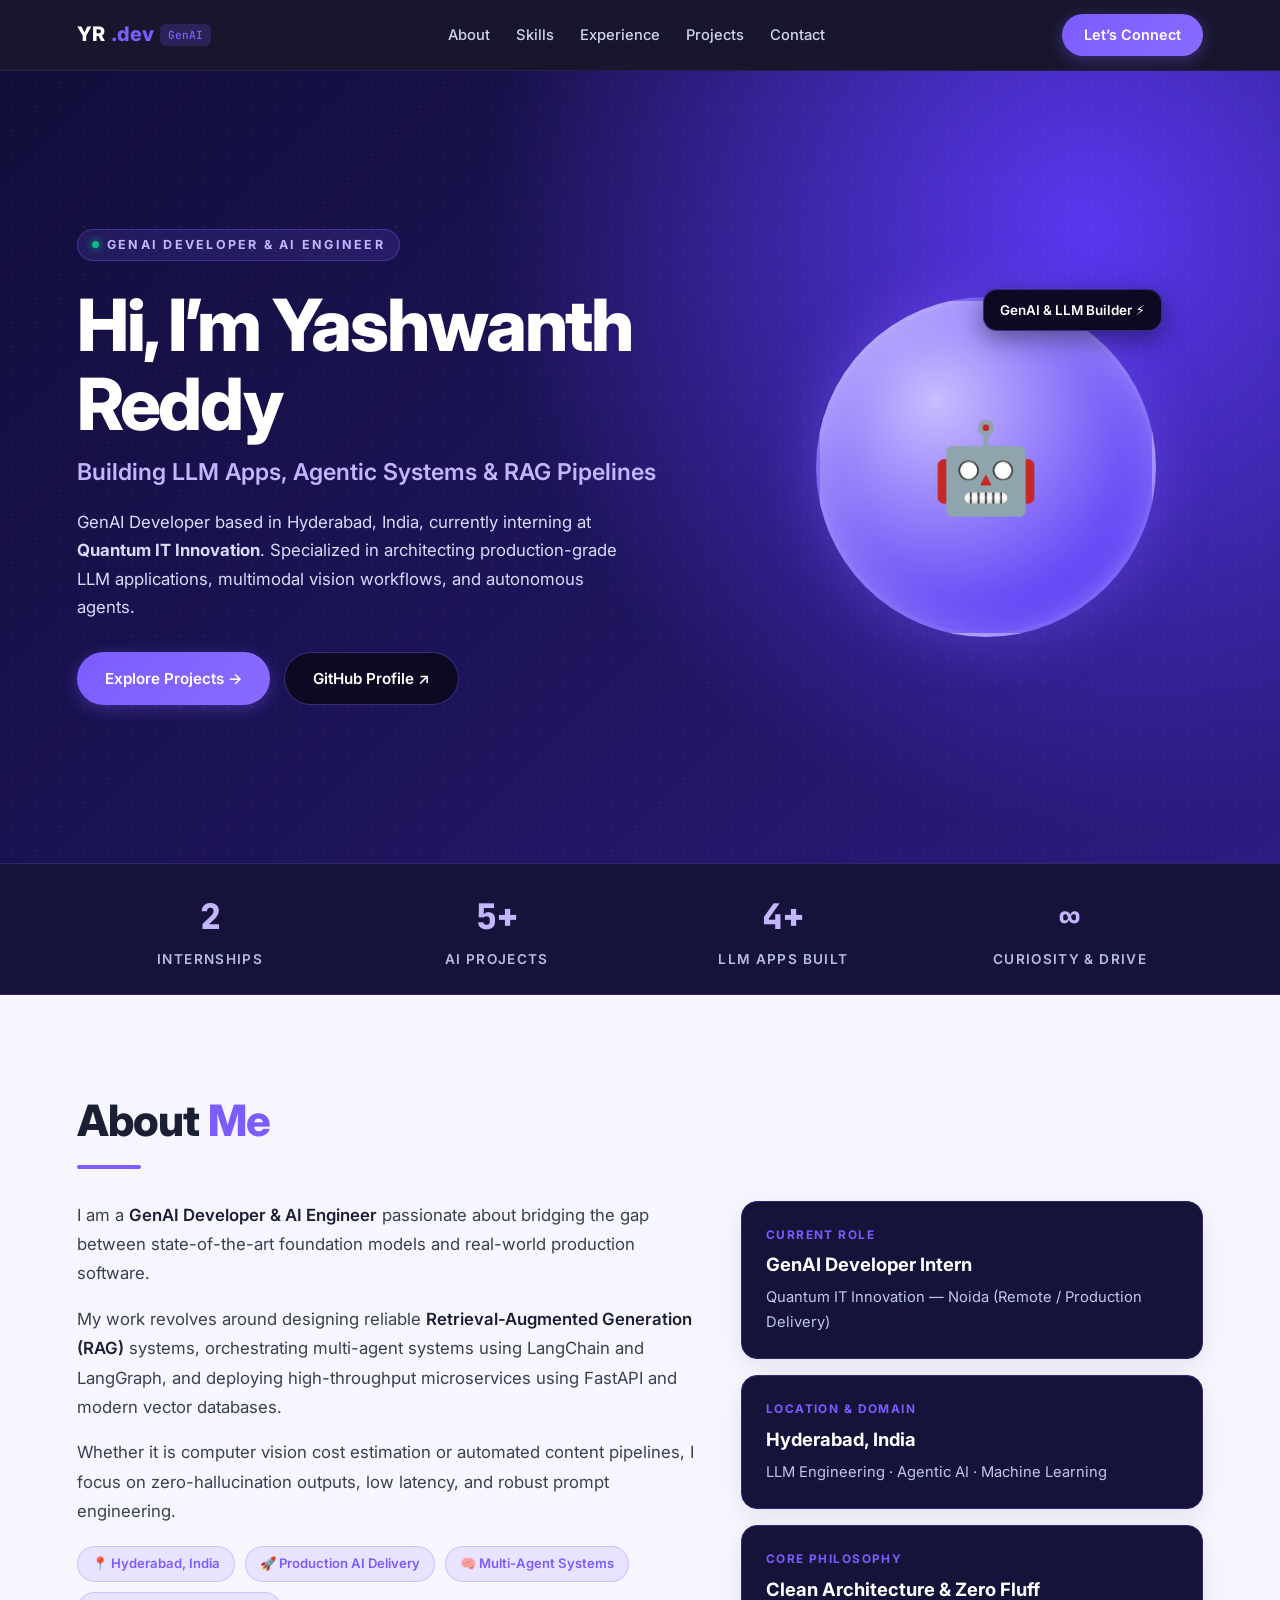
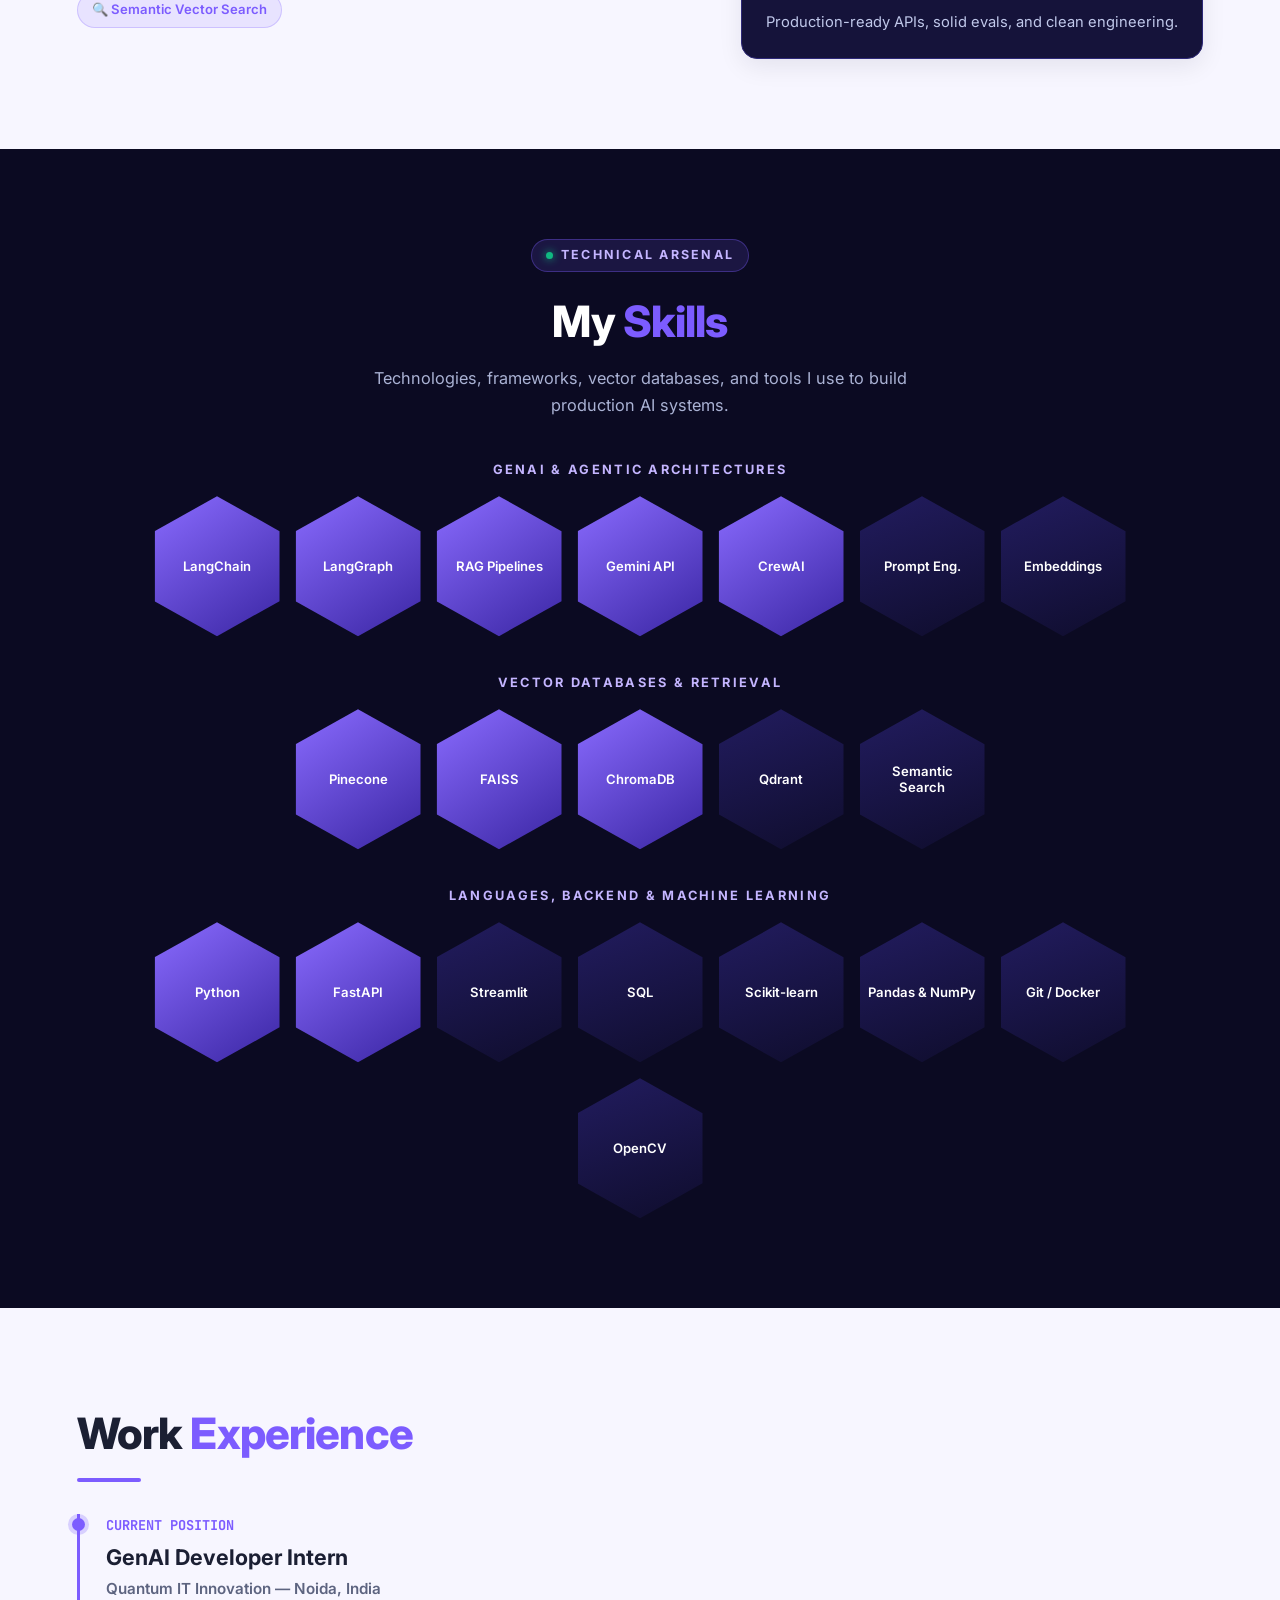
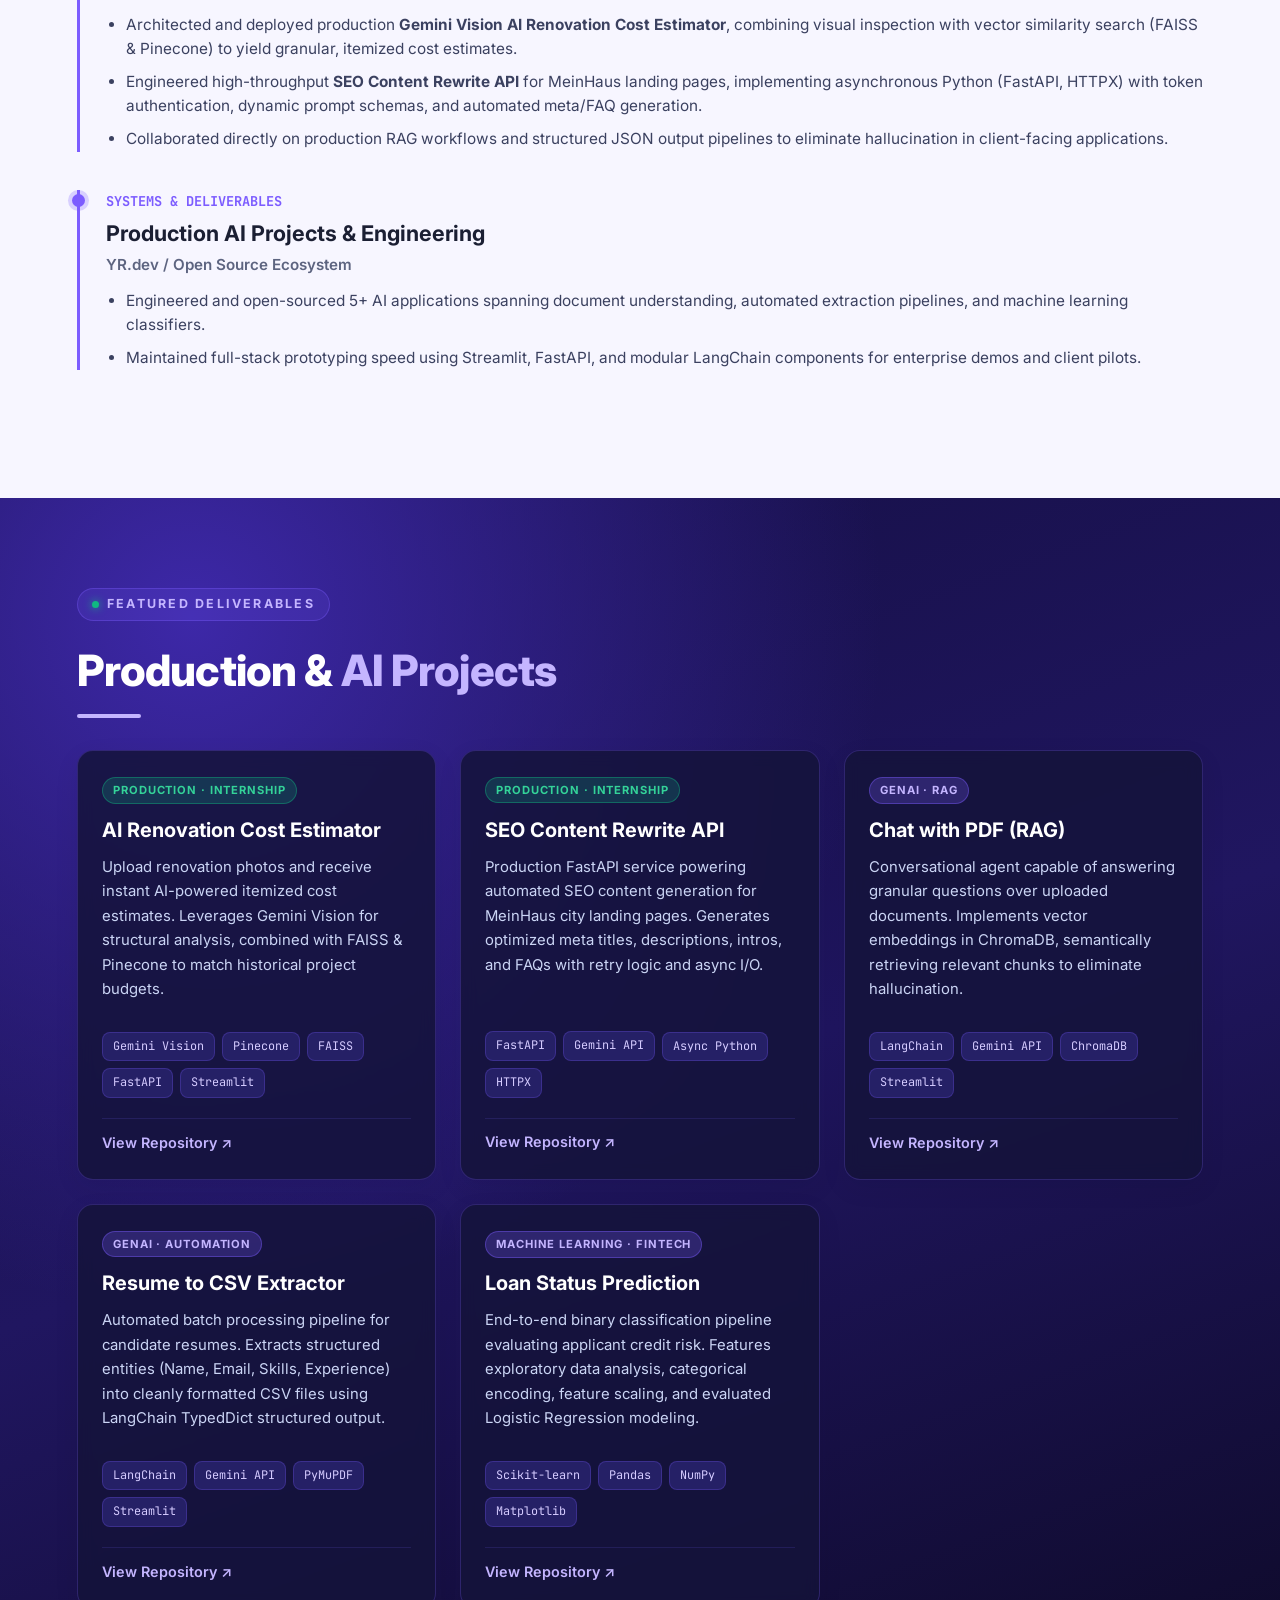
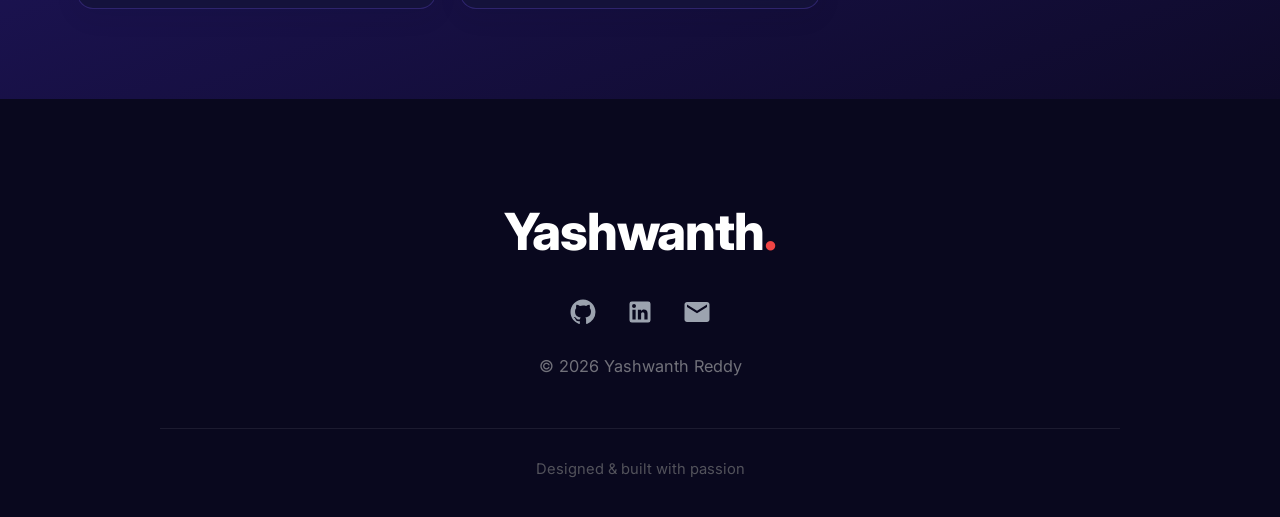
==== commit 0a75fe83: "Refactor contact and footer sections in index.html Updated the contact and footer sections with new " ====
--- a/index.html
+++ b/index.html
@@ -302,47 +302,64 @@
 }
 .card a.proj-link:hover{color:#fff;transform:translateX(4px)}
 
-/* Contact Section */
-.contact{background:linear-gradient(180deg,#0b0a22 0%,#19124a 100%)}
-.contact .row{display:flex;gap:16px;justify-content:center;flex-wrap:wrap;margin:24px 0 40px}
-.contact .row a{
+/* Contact & Footer Section (Minimalist & Sleek) */
+.footer-section{
+  background:#09081e;
+  text-align:center;
+  padding:90px 20px 0;
+  display:flex;
+  flex-direction:column;
+  align-items:center;
+  position:relative;
+}
+.footer-name{
+  font-size:clamp(2.2rem, 5vw, 3.2rem);
+  font-weight:800;
+  color:#ffffff;
+  letter-spacing:-0.02em;
+  margin-bottom:24px;
+}
+.footer-name span{
+  color:var(--accent);
+}
+.footer-socials{
+  display:flex;
+  align-items:center;
+  justify-content:center;
+  gap:28px;
+  margin-bottom:26px;
+}
+.footer-socials a{
+  color:#9ca3af;
   display:inline-flex;
   align-items:center;
-  gap:8px;
-  padding:14px 30px;
-  border-radius:999px;
-  color:#fff;
+  justify-content:center;
+  transition:all .25s ease;
   text-decoration:none;
-  font-weight:600;
-  font-size:.95rem;
-  border:1px solid rgba(124, 92, 255, 0.4);
-  background:rgba(21, 19, 58, 0.8);
-  transition:all .25s ease;
-}
-.contact .row a:hover{
-  background:var(--accent);
-  border-color:var(--accent);
+}
+.footer-socials a:hover{
+  color:#ffffff;
   transform:translateY(-3px);
-  box-shadow:0 8px 24px var(--accent-glow);
-}
-.contact .row a.primary-cta{
-  background:linear-gradient(135deg,var(--accent),var(--accent2));
-  border:none;
-  box-shadow:0 4px 18px var(--accent-glow);
-}
-.contact-note{color:#9aa3cf;font-size:.92rem;max-width:500px;margin:0 auto}
-
-/* Footer */
-footer{
-  background:#070617;
-  color:#828ba8;
+}
+.footer-copyright{
+  color:#71717a;
+  font-size:1.02rem;
+  font-weight:400;
+  margin-bottom:48px;
+}
+.footer-divider{
+  width:100%;
+  max-width:960px;
+  height:1px;
+  background:rgba(255, 255, 255, 0.08);
+}
+.footer-bottom{
+  padding:28px 20px 36px;
+  color:#52525b;
+  font-size:.92rem;
   text-align:center;
-  padding:32px 6vw;
-  font-size:.88rem;
-  border-top:1px solid rgba(124,92,255,0.12);
-}
-footer a{color:var(--accent-light);text-decoration:none}
-footer a:hover{text-decoration:underline}
+  width:100%;
+}
 
 /* Reveal Animations */
 .rv{opacity:0;transform:translateY(28px);transition:all .65s cubic-bezier(0.16, 1, 0.3, 1)}
@@ -641,31 +658,32 @@
   </div>
 </section>
 
-<!-- Contact Section -->
-<section id="contact" class="dark contact">
-  <div class="eyebrow rv"><span class="dot"></span> GET IN TOUCH</div>
-  <h3 class="title rv">Let’s <em>Connect</em></h3>
-  <p class="sub rv">
-    Interested in collaborating on GenAI applications, discussing agentic workflows, or exploring opportunities? Reach out anytime!
-  </p>
-  <div class="row">
-    <a class="primary-cta" href="mailto:yashwanthreddy.dev@gmail.com">
-      ✉️ Email Me
+<!-- Contact & Footer Section (Minimalist & Sleek) -->
+<footer id="contact" class="footer-section">
+  <div class="footer-name rv">Yashwanth<span style="color:#ef4444">.</span></div>
+  
+  <div class="footer-socials rv">
+    <a href="https://github.com/Yashreddy05" target="_blank" rel="noopener" aria-label="GitHub">
+      <svg width="30" height="30" viewBox="0 0 24 24" fill="currentColor">
+        <path fill-rule="evenodd" clip-rule="evenodd" d="M12 2C6.477 2 2 6.484 2 12.017c0 4.425 2.865 8.18 6.839 9.504.5.092.682-.217.682-.483 0-.237-.008-.868-.013-1.703-2.782.605-3.369-1.343-3.369-1.343-.454-1.158-1.11-1.466-1.11-1.466-.908-.62.069-.608.069-.608 1.003.07 1.53 1.032 1.53 1.032.892 1.53 2.341 1.088 2.91.832.092-.647.35-1.088.636-1.338-2.22-.253-4.555-1.113-4.555-4.951 0-1.093.39-1.988 1.029-2.688-.103-.253-.446-1.272.098-2.65 0 0 .84-.27 2.75 1.026A9.564 9.564 0 0112 6.844c.85.004 1.705.115 2.504.337 1.909-1.296 2.747-1.027 2.747-1.027.546 1.379.202 2.398.1 2.651.64.7 1.028 1.595 1.028 2.688 0 3.848-2.339 4.695-4.566 4.943.359.309.678.92.678 1.855 0 1.338-.012 2.419-.012 2.747 0 .268.18.58.688.482A10.019 10.019 0 0022 12.017C22 6.484 17.522 2 12 2z"/>
+      </svg>
     </a>
-    <a href="https://github.com/Yashreddy05" target="_blank" rel="noopener">
-      🐙 GitHub Profile
+    <a href="https://www.linkedin.com/in/yashwanth-reddyy05/" target="_blank" rel="noopener" aria-label="LinkedIn">
+      <svg width="28" height="28" viewBox="0 0 24 24" fill="currentColor">
+        <path d="M19 3a2 2 0 0 1 2 2v14a2 2 0 0 1-2 2H5a2 2 0 0 1-2-2V5a2 2 0 0 1 2-2h14m-.5 15.5v-5.3a3.26 3.26 0 0 0-3.26-3.26c-.85 0-1.84.52-2.28 1.3v-1.11h-2.79v8.37h2.79v-4.93c0-.77.62-1.4 1.39-1.4a1.4 1.4 0 0 1 1.4 1.4v4.93h2.75M6.88 8.56a1.68 1.68 0 0 0 1.68-1.68c0-.93-.75-1.69-1.68-1.69a1.69 1.69 0 0 0-1.69 1.69c0 .93.76 1.68 1.69 1.68m1.39 9.94v-8.37H5.5v8.37h2.77z"/>
+      </svg>
     </a>
-    <a href="https://linkedin.com/in/yashwanth-reddy" target="_blank" rel="noopener">
-      💼 LinkedIn
+    <a href="mailto:yashwanthreddyjakka05@gmail.com" aria-label="Email">
+      <svg width="30" height="30" viewBox="0 0 24 24" fill="currentColor">
+        <path d="M20 4H4c-1.1 0-1.99.9-1.99 2L2 18c0 1.1.9 2 2 2h16c1.1 0 2-.9 2-2V6c0-1.1-.9-2-2-2zm0 4l-8 5-8-5V6l8 5 8-5v2z"/>
+      </svg>
     </a>
   </div>
-  <p class="contact-note">Based in Hyderabad, India · Available for high-impact AI Engineering roles</p>
-</section>
-
-<!-- Footer -->
-<footer>
-  <p>© 2026 <strong>Yashwanth Reddy</strong>. Designed with modern indigo & violet aesthetic.</p>
-  <p style="margin-top:6px;font-size:.8rem;color:#6b7280">Built with semantic HTML5, CSS3 & Vanilla JavaScript · Fast, lightweight, zero bloated frameworks.</p>
+
+  <p class="footer-copyright rv">© 2026 Yashwanth Reddy</p>
+  
+  <div class="footer-divider"></div>
+  <div class="footer-bottom">Designed & built with passion</div>
 </footer>
 
 <!-- Interactive Scripts -->
